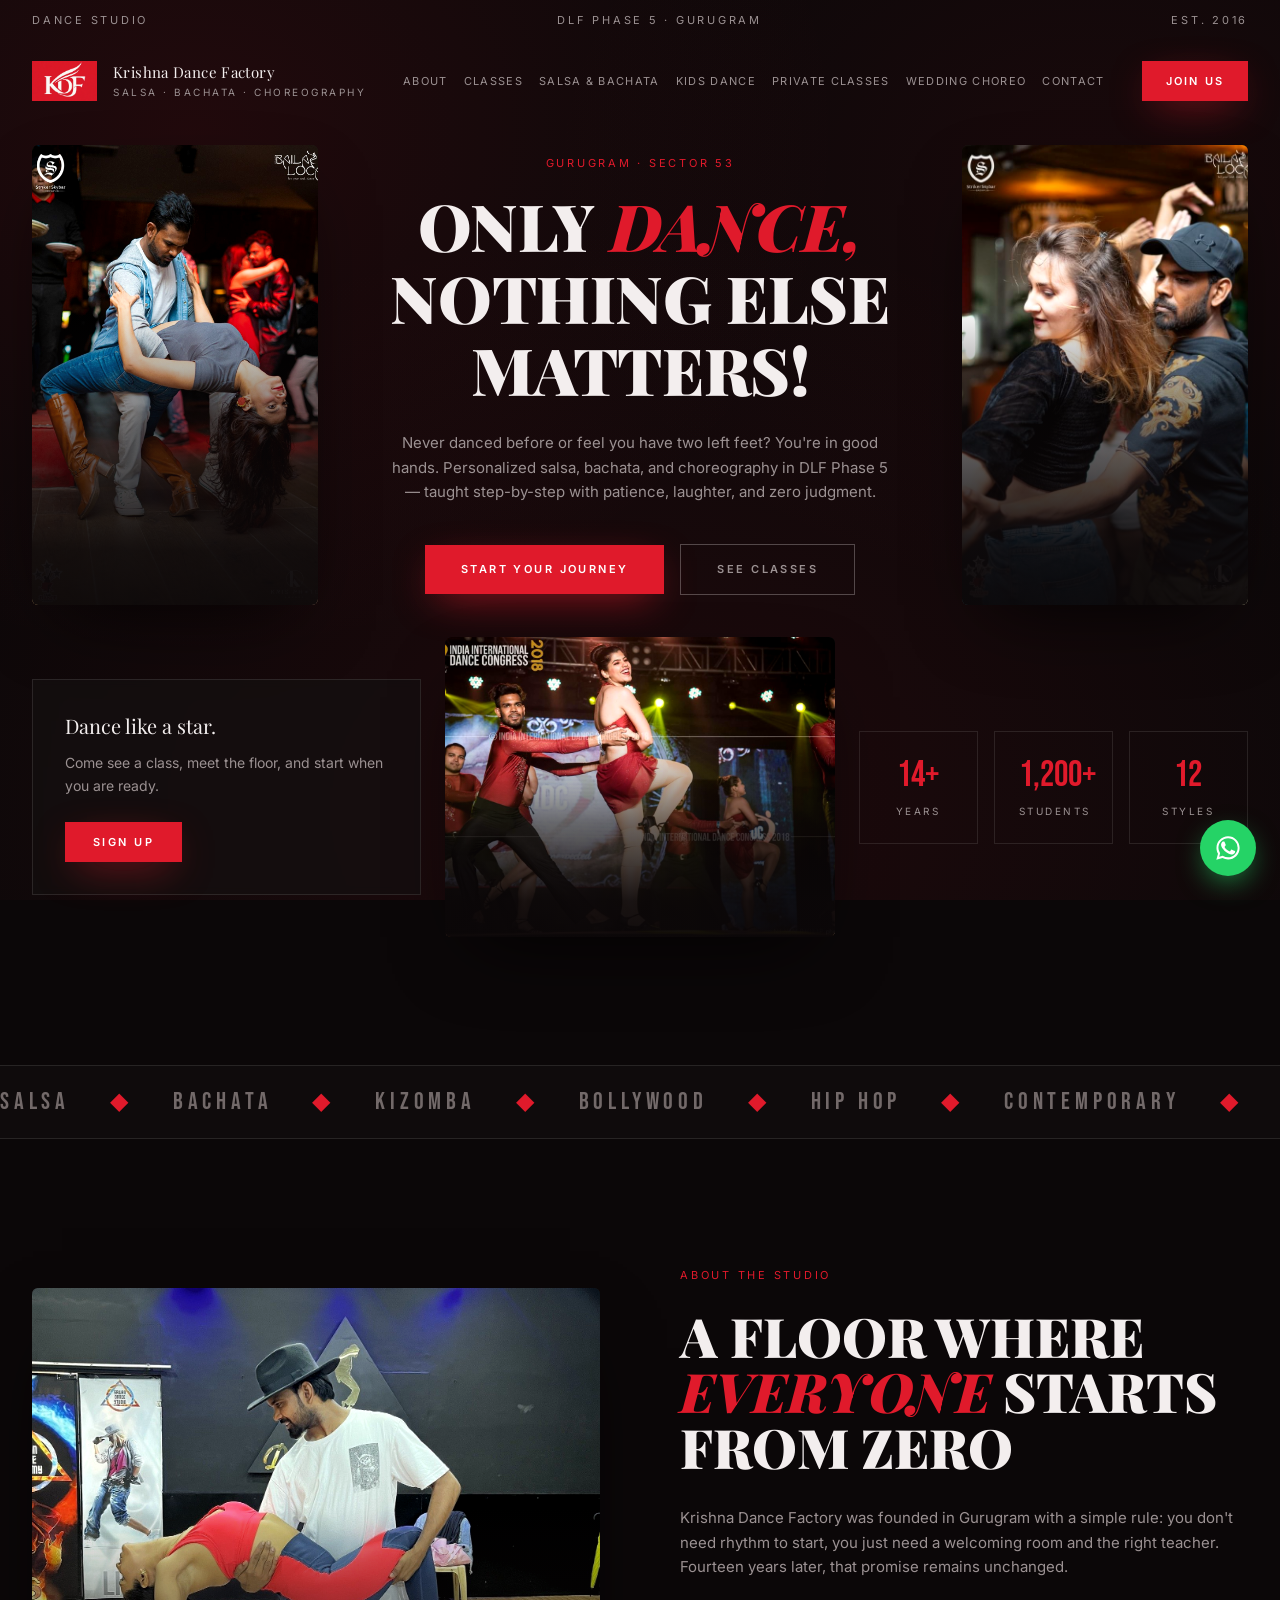
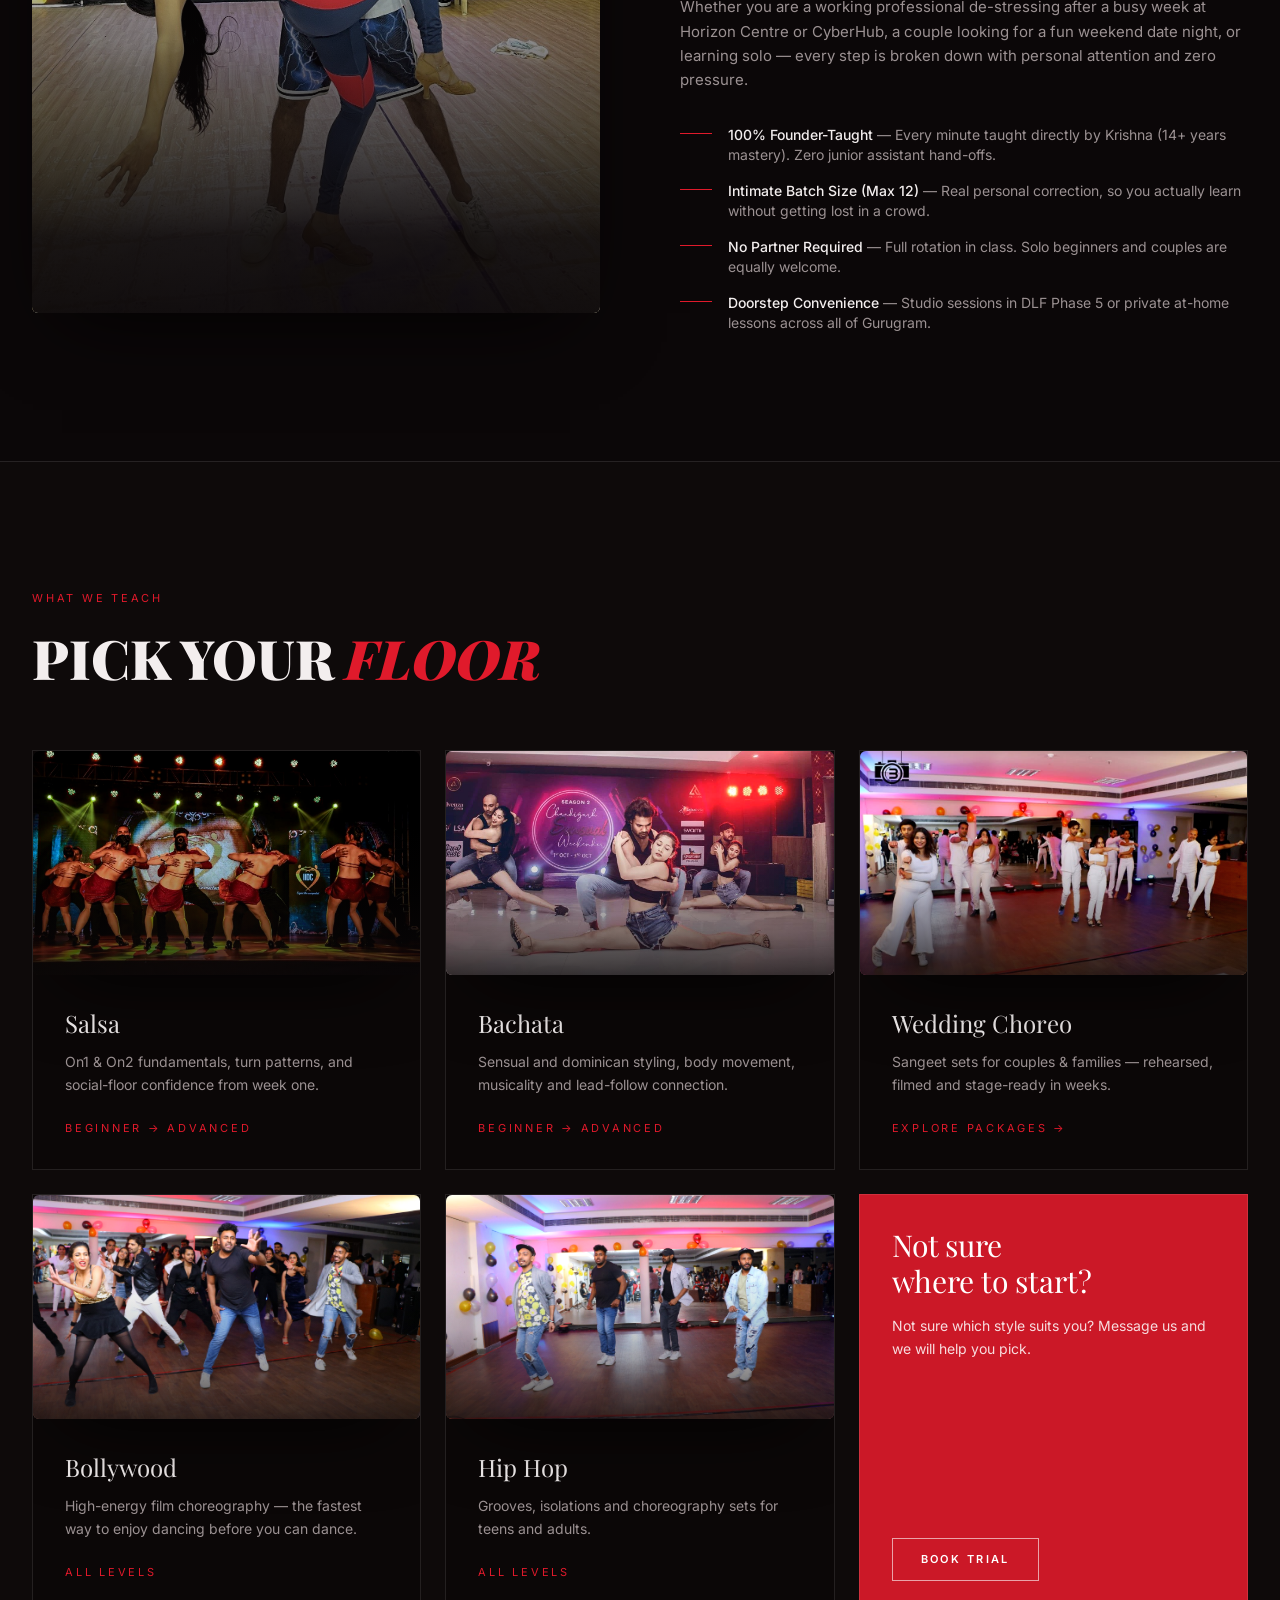
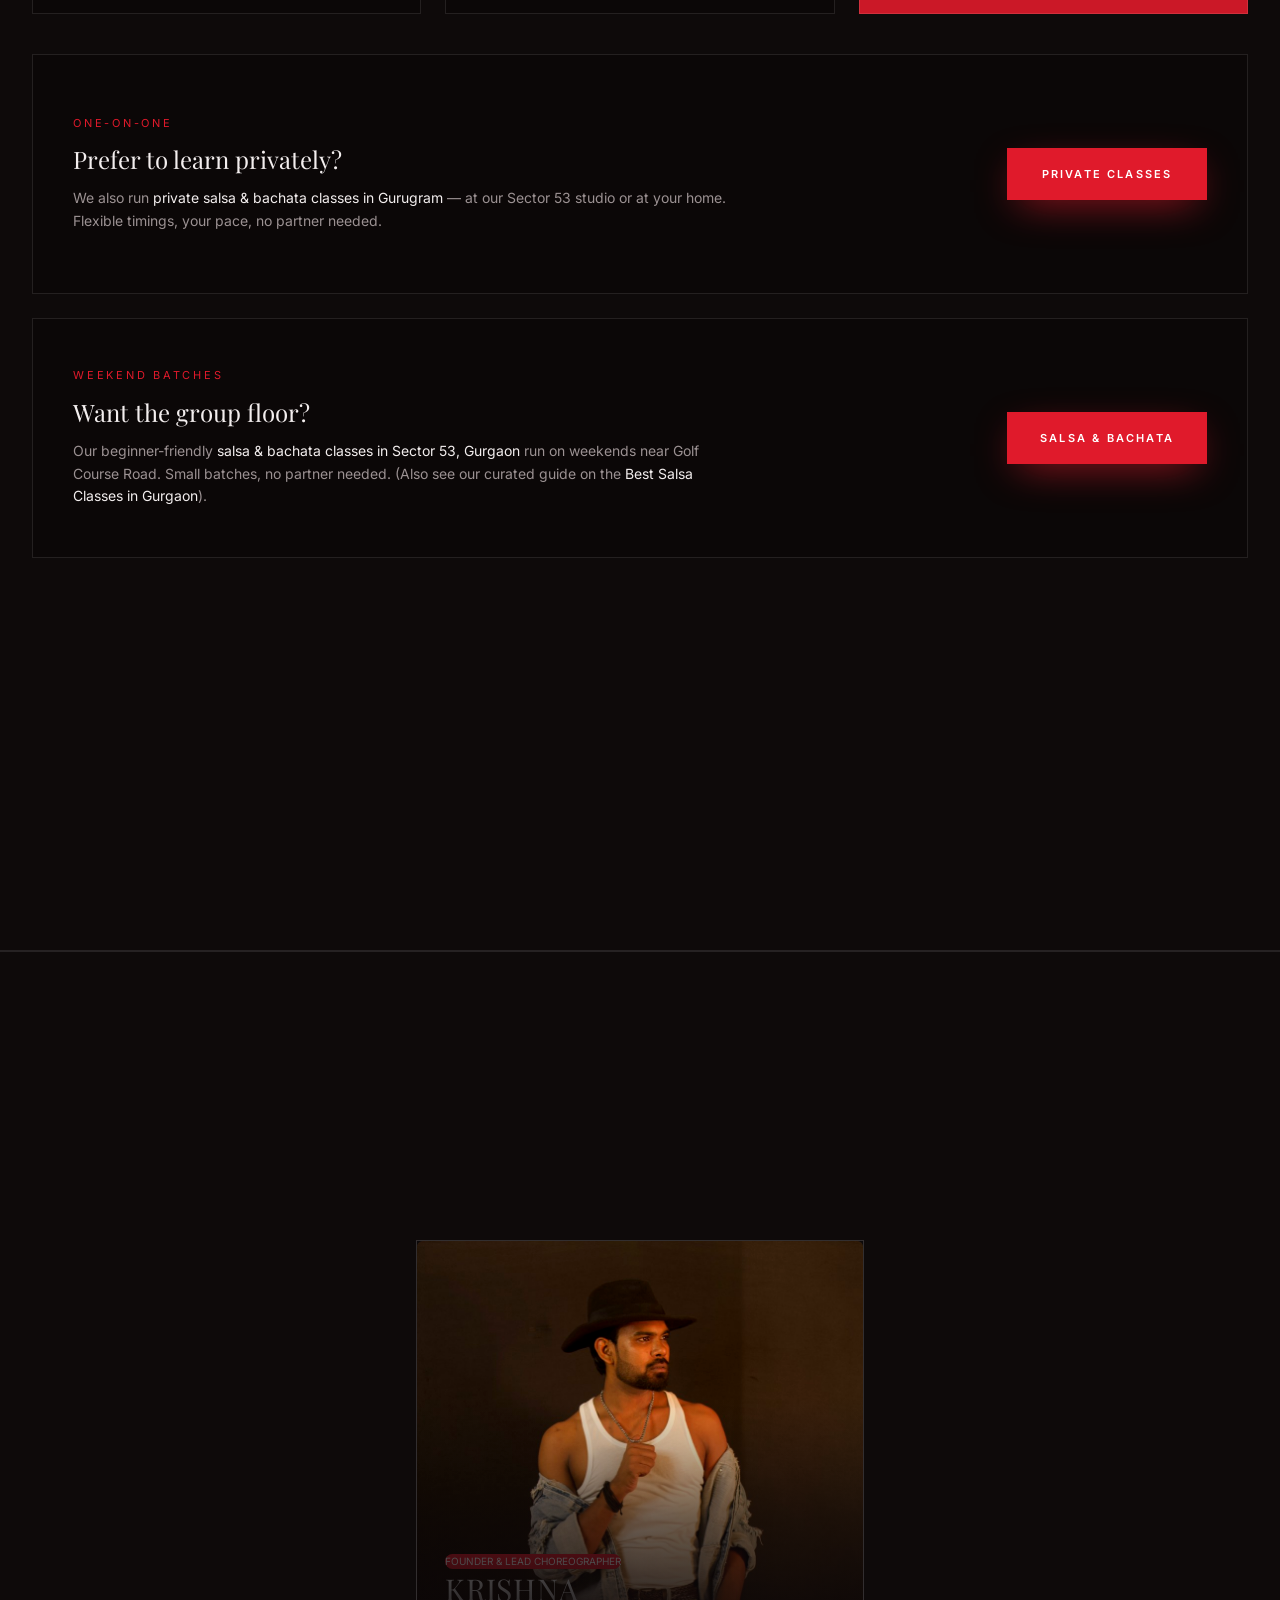
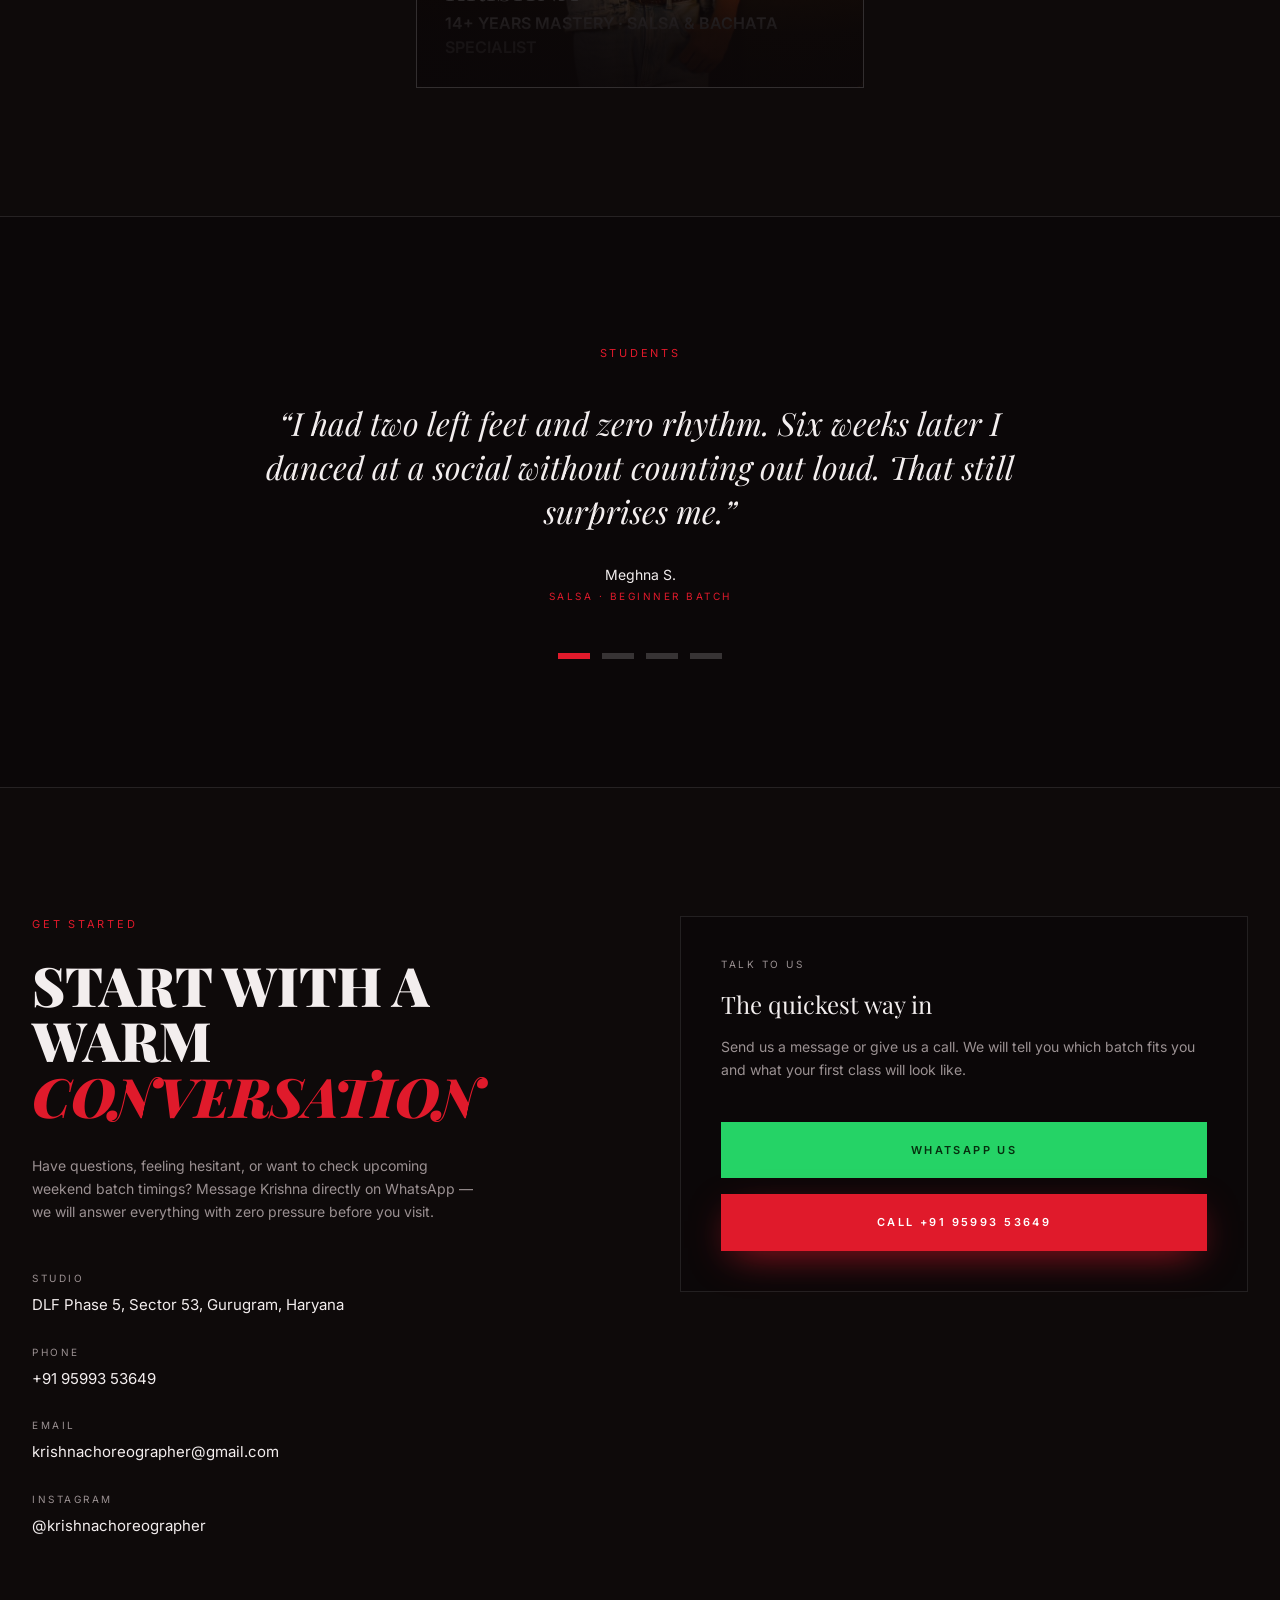
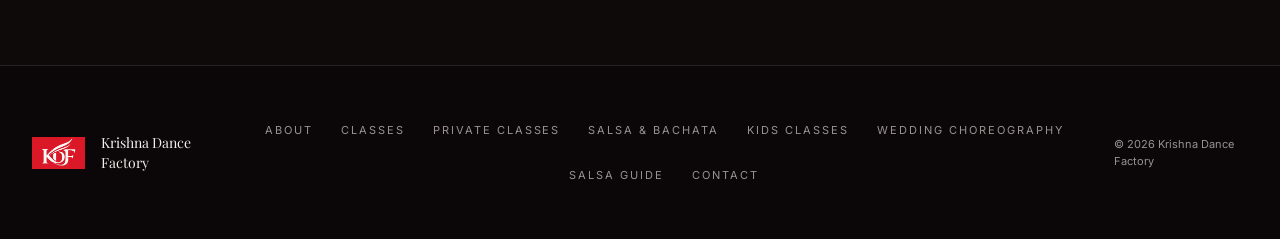
==== index.html @ cc651fd2 "Update homepage layout and Salsa Bachata trial experience" ====
<!DOCTYPE html>
<html lang="en" class="scroll-smooth">
<head>
  <meta charset="UTF-8" />
  <meta name="viewport" content="width=device-width, initial-scale=1.0" />
  <title>Krishna Dance Factory Gurgaon | Bachata, Salsa &amp; Kids Dance Studio Sector 53</title>
  <meta name="description" content="Gurgaon's top-rated dance studio in DLF Phase 5, Sector 53. Weekend batches in Bachata, Salsa &amp; Kids dance. Beginner-friendly, certified coaching. Call 095993 53649." />
  <link rel="canonical" href="https://krishnadancefactory.in/" />

  <!-- OG -->
  <meta property="og:title" content="Krishna Dance Factory Gurgaon | Bachata, Salsa &amp; Kids Dance Studio Sector 53" />
  <meta property="og:description" content="Gurgaon's top-rated dance studio in DLF Phase 5, Sector 53. Weekend batches in Bachata, Salsa &amp; Kids dance. Beginner-friendly, certified coaching. Call 095993 53649." />
  <meta property="og:type" content="website" />
  <meta property="og:url" content="https://krishnadancefactory.in/" />
  <meta property="og:site_name" content="Krishna Dance Factory" />
  <meta property="og:image" content="https://krishnadancefactory.in/images/landing/hero.jpg" />
  <meta property="og:image:width" content="1800" />
  <meta property="og:image:height" content="1013" />
  <meta property="og:image:alt" content="Krishna Dance Factory — salsa and bachata dance studio in Gurgaon" />
  <meta property="og:locale" content="en_IN" />

  <!-- Twitter -->
  <meta name="twitter:card" content="summary_large_image" />
  <meta name="twitter:title" content="Krishna Dance Factory Gurgaon | Bachata, Salsa &amp; Kids Dance Studio Sector 53" />
  <meta name="twitter:description" content="Gurgaon's top-rated dance studio in DLF Phase 5, Sector 53. Weekend batches in Bachata, Salsa &amp; Kids dance. Beginner-friendly, certified coaching. Call 095993 53649." />
  <meta name="twitter:image" content="https://krishnadancefactory.in/images/landing/hero.jpg" />

  <link rel="icon" type="image/jpeg" href="favicon.jpg" />

  <!-- Google Analytics 4 (carried over from the previous site) -->
  <script async src="https://www.googletagmanager.com/gtag/js?id=G-9EC735TX9M"></script>
  <script>
    window.dataLayer = window.dataLayer || [];
    function gtag(){dataLayer.push(arguments);}
    gtag('js', new Date());

    gtag('config', 'G-9EC735TX9M');
  </script>

  <!-- Local business structured data -->
  <script type="application/ld+json">
  {
    "@context": "https://schema.org",
    "@type": "LocalBusiness",
    "@id": "https://krishnadancefactory.in/#danceschool",
    "name": "Krishna Dance Factory",
    "alternateName": ["KDF Dance Studio Gurgaon", "Krishna Dance Academy"],
    "url": "https://krishnadancefactory.in/",
    "telephone": "+919599353649",
    "email": "krishnachoreographer@gmail.com",
    "priceRange": "₹₹",
    "image": "https://krishnadancefactory.in/kdf_logo_red.webp",
    "address": {
      "@type": "PostalAddress",
      "streetAddress": "DLF Exclusive Floors, D4/4, Club Dr, Phase 5, Sector 53",
      "addressLocality": "Gurugram",
      "addressRegion": "Haryana",
      "postalCode": "122009",
      "addressCountry": "IN"
    },
    "geo": {
      "@type": "GeoCoordinates",
      "latitude": 28.4357,
      "longitude": 77.0982
    },
    "hasMap": "https://maps.google.com/maps?cid=18175839460244014133",
    "areaServed": [
      { "@type": "Place", "name": "Sector 53, Gurugram" },
      { "@type": "Place", "name": "DLF Phase 5" },
      { "@type": "Place", "name": "Golf Course Road" },
      { "@type": "City", "name": "Gurgaon" }
    ],
    "sameAs": [
      "https://www.instagram.com/krishnachoreographer",
      "https://maps.google.com/maps?cid=18175839460244014133"
    ]
  }
  </script>

  <!-- Fonts -->
  <link rel="preconnect" href="https://fonts.googleapis.com">
  <link rel="preconnect" href="https://fonts.gstatic.com" crossorigin>
  <link href="https://fonts.googleapis.com/css2?family=Bebas+Neue&family=Inter:wght@300;400;500;600&family=Playfair+Display:ital,wght@0,700;0,900;1,700&display=swap" rel="stylesheet">
  <link rel="stylesheet" href="style.css?v=5">
  <style>
    .class-crosslink .btn-red {
      width: 200px; max-width: 100%; height: 52px; padding: 0 16px;
      display: inline-flex; align-items: center; justify-content: center;
      align-self: center; flex-shrink: 0; white-space: nowrap;
    }
    @media (min-width: 768px) {
      .class-crosslink { min-height: 240px; align-items: center; }
    }
    @media (max-width: 767px) {
      .class-crosslink .btn-red { align-self: flex-start; }
    }
    #classes .frame::after {
      background: linear-gradient(180deg, transparent 35%, rgba(11,7,8,.18) 60%, rgba(11,7,8,.5) 82%, rgba(11,7,8,.8) 100%);
    }
    #nav nav { gap: 1rem; }
    #nav .desktop-links { gap: 1rem; font-size: 11px; letter-spacing: .12em; }
    #nav .desktop-links a, #nav .btn-red { white-space: nowrap; }
    #nav nav > div { flex-shrink: 0; }
    @media (min-width: 1024px) and (max-width: 1279px) {
      #nav .desktop-links { display: none; }
      #burger { display: grid; }
      #mobileMenu:not(.hidden) { display: block; }
    }
  </style>

  <!-- Tailwind, compiled locally. The theme below lives in tailwind.config.js;
       rebuild with:
         npx tailwindcss@3 -c tailwind.config.js -i tailwind.input.css -o tailwind.css --minify -->
  <link rel="stylesheet" href="tailwind.css">

</head>

<body class="font-body text-bone antialiased selection:bg-blood selection:text-white">

  <!-- ============ AMBIENT BACKGROUND ============ -->
  <div class="bokeh" aria-hidden="true"></div>

  <div class="relative z-10">

    <!-- ============ TOP META BAR ============ -->
    <div class="hidden md:flex items-center justify-between px-8 py-3 text-[11px] uppercase tracking-widest2 text-ash">
      <span>Dance Studio</span>
      <span>DLF Phase 5 · Gurugram</span>
      <span>Est. 2016</span>
    </div>

    <!-- ============ NAVBAR ============ -->
    <header id="nav" class="sticky top-0 z-50 transition-all duration-500">
      <div class="mx-auto max-w-[1400px] px-5 sm:px-8">
        <nav class="flex items-center justify-between gap-6 rounded-b-xl py-5">

          <!-- Logo block (red tile, like the mockup) -->
          <a href="#home" class="flex items-center gap-4 shrink-0">
            <!-- <div class="bg-blood px-4 py-3 leading-none">
              <div class="font-cond text-2xl tracking-[.12em] text-white">KDF</div>
            </div> -->
            <img src="./logo.jpg" alt="Krishna Dance Factory logo" class="logo" width="65" height="65">
            <div class="hidden sm:block leading-tight">
              <p class="font-display text-[15px] tracking-wide text-bone">Krishna Dance Factory</p>
              <p class="text-[10px] uppercase tracking-widest2 text-ash mt-1">Salsa · Bachata · Choreography</p>
            </div>
          </a>

          <!-- Tagline (mockup has this in the header) -->
          <!-- <p class="hidden xl:block max-w-xs text-[12px] leading-relaxed text-ash">
            You can't change the world —<br>but you can make it dance.
          </p> -->

          <!-- Desktop links -->
          <ul class="desktop-links hidden lg:flex items-center gap-6 text-[12px] uppercase tracking-[.18em] text-ash">
            <li><a href="#about" class="navlink hover:text-bone transition">About</a></li>
            <li><a href="#classes" class="navlink hover:text-bone transition">Classes</a></li>
            <li><a href="./salsa-bachata/" class="navlink hover:text-bone transition">Salsa &amp; Bachata</a></li>
            <li><a href="./kids-dance-classes/" class="navlink hover:text-bone transition">Kids Dance</a></li>
            <li><a href="./private-classes/" class="navlink hover:text-bone transition">Private Classes</a></li>
            <li><a href="./wedding-choreography/" class="navlink hover:text-bone transition">Wedding Choreo</a></li>
            <li><a href="#contact" class="navlink hover:text-bone transition">Contact</a></li>
          </ul>

          <div class="flex items-center gap-3">
            <a href="#contact" class="btn-red hidden sm:inline-flex items-center px-6 py-3 text-[11px] font-semibold uppercase tracking-[.2em] text-white">
              Join Us
            </a>
            <!-- Mobile toggle -->
            <button id="burger" aria-label="Open menu" aria-expanded="false" class="lg:hidden grid h-11 w-11 place-items-center border border-white/15">
              <span class="block h-px w-5 bg-bone transition-all" data-l1></span>
              <span class="mt-1.5 block h-px w-5 bg-bone transition-all" data-l2></span>
            </button>
          </div>
        </nav>
      </div>

      <!-- Mobile menu -->
      <div id="mobileMenu" class="lg:hidden hidden border-t border-white/10 bg-ink/95 backdrop-blur-xl">
        <ul class="px-6 py-6 space-y-1 text-sm uppercase tracking-[.18em] text-ash">
          <li><a href="#about" class="block py-3 hover:text-blood transition">About</a></li>
          <li><a href="#classes" class="block py-3 hover:text-blood transition">Classes</a></li>
          <li><a href="./salsa-bachata/" class="block py-3 hover:text-blood transition">Salsa &amp; Bachata</a></li>
          <li><a href="./kids-dance-classes/" class="block py-3 hover:text-blood transition">Kids Dance Classes</a></li>
          <li><a href="./private-classes/" class="block py-3 hover:text-blood transition">Private Classes</a></li>
          <li><a href="./wedding-choreography/" class="block py-3 hover:text-blood transition">Wedding Choreography</a></li>
          <li><a href="#trainers" class="block py-3 hover:text-blood transition">Trainers</a></li>
          <li><a href="#contact" class="block py-3 hover:text-blood transition">Contact</a></li>
          <li class="pt-4"><a href="#contact" class="btn-red block px-6 py-4 text-center text-[11px] font-semibold tracking-[.2em] text-white">Join KDF</a></li>
        </ul>
      </div>
    </header>

    <!-- ============ HERO ============ -->
    <section id="home" class="mx-auto max-w-[1400px] px-5 sm:px-8 pt-6 pb-24 lg:pb-32">
      <div class="grid grid-cols-12 gap-4 sm:gap-6 items-center">

        <!-- Left image -->
        <div class="col-span-6 lg:col-span-3 reveal">
          <div class="frame h-[280px] sm:h-[380px] lg:h-[460px]">
            <!-- Swap src with your own studio photo: images/hero-left.jpg -->
            <img src="./images/hero-01.JPG" alt="Dancer in a red dress mid-turn" loading="eager">
          </div>
        </div>

        <!-- Center headline -->
        <div class="col-span-12 lg:col-span-6 order-first lg:order-none text-center py-8 lg:py-0 reveal">
          <p class="mb-6 text-[11px] uppercase tracking-widest2 text-blood">Gurugram · Sector 53</p>

          <h1 class="font-display font-black uppercase leading-[0.92] tracking-tight">
            <span class="block text-[clamp(2.4rem,7vw,5.2rem)] hero-title">Only <span class="text-blood italic">Dance,</span></span>
            <span class="block text-[clamp(2.4rem,7vw,5.2rem)] hero-title">Nothing Else</span>
            <span class="block text-[clamp(2.4rem,7vw,5.2rem)] hero-title">Matters!</span>
          </h1>

          <p class="mx-auto mt-8 max-w-lg text-[15px] leading-relaxed text-ash">
            Never danced before or feel you have two left feet? You're in good hands.
            Personalized salsa, bachata, and choreography in DLF Phase 5 &mdash; taught step-by-step with patience, laughter, and zero judgment.
          </p>

          <div class="mt-10 flex flex-col sm:flex-row items-center justify-center gap-4">
            <a href="#contact" class="btn-red w-full sm:w-auto px-9 py-4 text-[11px] font-semibold uppercase tracking-[.22em] text-white">
              Start your journey
            </a>
            <a href="#classes" class="btn-ghost w-full sm:w-auto px-9 py-4 text-[11px] font-semibold uppercase tracking-[.22em] text-ash">
              See classes
            </a>
          </div>
        </div>

        <!-- Right image -->
        <div class="col-span-6 lg:col-span-3 reveal">
          <div class="frame h-[280px] sm:h-[380px] lg:h-[460px]">
            <!-- images/hero-right.jpg -->
            <img src="./images/hero-02.JPG" alt="Dancer extending an arm under stage light" loading="eager">
          </div>
        </div>

        <!-- Bottom row: small centre image + CTA card (mirrors the mockup) -->
        <div class="col-span-12 lg:col-span-4 mt-6 lg:mt-2 reveal">
          <div class="border border-white/10 bg-panel/70 p-8 backdrop-blur-sm">
            <p class="font-display text-xl text-bone">Dance like a star.</p>
            <p class="mt-3 text-sm leading-relaxed text-ash">
              Come see a class, meet the floor, and start when you are ready.</p>
            <a href="#contact" class="btn-red mt-6 inline-flex px-7 py-3 text-[11px] font-semibold uppercase tracking-[.22em] text-white">
              Sign up
            </a>
          </div>
        </div>

        <div class="col-span-12 lg:col-span-4 mt-2 reveal">
          <div class="frame h-[250px] lg:h-[300px]">
            <!-- images/hero-center.jpg -->
            <img src="./images/star.jpeg" alt="Dancers rehearsing in the studio">
          </div>
        </div>

        <!-- Stats -->
        <div class="col-span-12 lg:col-span-4 mt-2 grid grid-cols-3 gap-4 reveal">
          <div class="border border-white/10 p-6 text-center">
            <p class="font-cond text-4xl text-blood"><span data-count="14">0</span>+</p>
            <p class="mt-2 text-[10px] uppercase tracking-widest2 text-ash">Years</p>
          </div>
          <div class="border border-white/10 p-6 text-center">
            <p class="font-cond text-4xl text-blood"><span data-count="1200">0</span>+</p>
            <p class="mt-2 text-[10px] uppercase tracking-widest2 text-ash">Students</p>
          </div>
          <div class="border border-white/10 p-6 text-center">
            <p class="font-cond text-4xl text-blood" data-count="12">0</p>
            <p class="mt-2 text-[10px] uppercase tracking-widest2 text-ash">Styles</p>
          </div>
        </div>
      </div>
    </section>

    <!-- ============ MARQUEE ============ -->
    <div class="border-y border-white/10 bg-panel/50 py-5 overflow-hidden">
      <div class="marquee-track animate-marquee">
        <div class="flex shrink-0 items-center gap-10 pr-10 font-cond text-2xl uppercase tracking-[.2em] text-ash/70">
          <span>Salsa</span><span class="text-blood">◆</span>
          <span>Bachata</span><span class="text-blood">◆</span>
          <span>Kizomba</span><span class="text-blood">◆</span>
          <span>Bollywood</span><span class="text-blood">◆</span>
          <span>Hip Hop</span><span class="text-blood">◆</span>
          <span>Contemporary</span><span class="text-blood">◆</span>
          <span>Wedding Choreography</span><span class="text-blood">◆</span>
        </div>
        <div class="flex shrink-0 items-center gap-10 pr-10 font-cond text-2xl uppercase tracking-[.2em] text-ash/70" aria-hidden="true">
          <span>Salsa</span><span class="text-blood">◆</span>
          <span>Bachata</span><span class="text-blood">◆</span>
          <span>Kizomba</span><span class="text-blood">◆</span>
          <span>Bollywood</span><span class="text-blood">◆</span>
          <span>Hip Hop</span><span class="text-blood">◆</span>
          <span>Contemporary</span><span class="text-blood">◆</span>
          <span>Wedding Choreography</span><span class="text-blood">◆</span>
        </div>
      </div>
    </div>

    <!-- ============ ABOUT ============ -->
    <section id="about" class="mx-auto max-w-[1400px] px-5 sm:px-8 py-24 lg:py-32">
      <div class="grid gap-14 lg:grid-cols-2 lg:gap-20 items-center">
        <div class="reveal">
          <div class="frame lg:h-[625px] sm:h-[505px]">
            <!-- images/about.jpg -->
            <img src="./images/about.JPG" alt="Instructor guiding a student through a turn">
          </div>
        </div>

        <div class="reveal">
          <p class="text-[11px] uppercase tracking-widest2 text-blood">About the studio</p>
          <h2 class="mt-6 font-display text-[clamp(2rem,4.5vw,3.4rem)] font-black uppercase leading-[1.02]">
            A floor where<br><span class="text-blood italic">everyone</span> starts from zero
          </h2>
          <p class="mt-8 text-[15px] leading-relaxed text-ash">
            Krishna Dance Factory was founded in Gurugram with a simple rule: you don't need
            rhythm to start, you just need a welcoming room and the right teacher. Fourteen years later, that promise remains unchanged.
          </p>
          <p class="mt-4 text-[15px] leading-relaxed text-ash">
            Whether you are a working professional de-stressing after a busy week at Horizon Centre or CyberHub, a couple looking for a fun weekend date night, or learning solo — every step is broken down with personal attention and zero pressure.
          </p>

          <ul class="mt-8 space-y-4">
            <li class="flex items-start gap-4">
              <span class="mt-2 h-px w-8 bg-blood shrink-0"></span>
              <span class="text-sm text-ash"><strong class="text-bone font-medium">100% Founder-Taught</strong> — Every minute taught directly by Krishna (14+ years mastery). Zero junior assistant hand-offs.</span>
            </li>
            <li class="flex items-start gap-4">
              <span class="mt-2 h-px w-8 bg-blood shrink-0"></span>
              <span class="text-sm text-ash"><strong class="text-bone font-medium">Intimate Batch Size (Max 12)</strong> — Real personal correction, so you actually learn without getting lost in a crowd.</span>
            </li>
            <li class="flex items-start gap-4">
              <span class="mt-2 h-px w-8 bg-blood shrink-0"></span>
              <span class="text-sm text-ash"><strong class="text-bone font-medium">No Partner Required</strong> — Full rotation in class. Solo beginners and couples are equally welcome.</span>
            </li>
            <li class="flex items-start gap-4">
              <span class="mt-2 h-px w-8 bg-blood shrink-0"></span>
              <span class="text-sm text-ash"><strong class="text-bone font-medium">Doorstep Convenience</strong> — Studio sessions in DLF Phase 5 or private at-home lessons across all of Gurugram.</span>
            </li>
          </ul>
        </div>
      </div>
    </section>

    <!-- ============ CLASSES ============ -->
    <section id="classes" class="border-y border-white/10 bg-panel/40 py-24 lg:py-32">
      <div class="mx-auto max-w-[1400px] px-5 sm:px-8">
        <div class="max-w-2xl reveal">
          <p class="text-[11px] uppercase tracking-widest2 text-blood">What we teach</p>
          <h2 class="mt-6 font-display text-[clamp(2rem,4.5vw,3.4rem)] font-black uppercase leading-[1.02]">
            Pick your <span class="text-blood italic">floor</span>
          </h2>
        </div>

        <div class="mt-16 grid gap-6 sm:grid-cols-2 lg:grid-cols-3">
          <!-- Card -->
          <article class="group reveal border border-white/10 bg-ink/60 overflow-hidden">
            <div class="frame h-56"><img src="./images/salsa.jpeg" alt="Salsa class"></div>
            <div class="p-8">
              <h3 class="font-display text-2xl">Salsa</h3>
              <p class="mt-3 text-sm leading-relaxed text-ash">On1 & On2 fundamentals, turn patterns, and social-floor confidence from week one.</p>
              <p class="mt-6 text-[11px] uppercase tracking-widest2 text-blood">Beginner → Advanced</p>
            </div>
          </article>

          <article class="group reveal border border-white/10 bg-ink/60 overflow-hidden">
            <div class="frame h-56"><img src="./images/bachata.jpg" alt="Bachata class"></div>
            <div class="p-8">
              <h3 class="font-display text-2xl">Bachata</h3>
              <p class="mt-3 text-sm leading-relaxed text-ash">Sensual and dominican styling, body movement, musicality and lead-follow connection.</p>
              <p class="mt-6 text-[11px] uppercase tracking-widest2 text-blood">Beginner → Advanced</p>
            </div>
          </article>

          <article class="group reveal border border-white/10 bg-ink/60 overflow-hidden hover:border-blood/40 transition">
            <a href="./wedding-choreography/" class="block">
              <div class="frame h-56"><img src="./images/wedding.jpg" alt="Wedding dance choreography in Gurgaon" style="object-position: center 20%;"></div>
              <div class="p-8">
                <h3 class="font-display text-2xl group-hover:text-blood transition">Wedding Choreo</h3>
                <p class="mt-3 text-sm leading-relaxed text-ash">Sangeet sets for couples &amp; families — rehearsed, filmed and stage-ready in weeks.</p>
                <p class="mt-6 text-[11px] uppercase tracking-widest2 text-blood">Explore packages →</p>
              </div>
            </a>
          </article>

          <article class="group reveal border border-white/10 bg-ink/60 overflow-hidden">
            <div class="frame h-56"><img src="./images/bollywood.jpeg" alt="Bollywood class"></div>
            <div class="p-8">
              <h3 class="font-display text-2xl">Bollywood</h3>
              <p class="mt-3 text-sm leading-relaxed text-ash">High-energy film choreography — the fastest way to enjoy dancing before you can dance.</p>
              <p class="mt-6 text-[11px] uppercase tracking-widest2 text-blood">All levels</p>
            </div>
          </article>

          <article class="group reveal border border-white/10 bg-ink/60 overflow-hidden">
            <div class="frame h-56"><img src="./images/hip-hop.jpeg" alt="Hip hop class"></div>
            <div class="p-8">
              <h3 class="font-display text-2xl">Hip Hop</h3>
              <p class="mt-3 text-sm leading-relaxed text-ash">Grooves, isolations and choreography sets for teens and adults.</p>
              <p class="mt-6 text-[11px] uppercase tracking-widest2 text-blood">All levels</p>
            </div>
          </article>

          <article class="group reveal border border-white/10 bg-blood/90 overflow-hidden">
            <div class="p-8 h-full flex flex-col justify-between min-h-[22rem]">
              <div>
                <h3 class="font-display text-3xl text-white">Not sure<br>where to start?</h3>
                <p class="mt-4 text-sm leading-relaxed text-white/85">Not sure which style suits you? Message us and we will help you pick.</p>
              </div>
              <a href="#contact" class="mt-8 inline-flex w-fit border border-white/60 px-7 py-3 text-[11px] font-semibold uppercase tracking-[.22em] text-white hover:bg-white hover:text-blood transition">
                Book trial
              </a>
            </div>
          </article>
        </div>

        <!-- Private classes cross-link -->
        <div class="mt-10 class-crosslink reveal border border-white/10 bg-ink/60 p-8 sm:p-10 flex flex-col gap-6 md:flex-row md:items-center md:justify-between">
          <div class="max-w-2xl">
            <p class="text-[11px] uppercase tracking-widest2 text-blood">One-on-one</p>
            <h3 class="mt-3 font-display text-2xl sm:text-3xl">Prefer to learn privately?</h3>
            <p class="mt-3 text-sm leading-relaxed text-ash">
              We also run
              <a href="./private-classes/" class="text-bone underline decoration-blood underline-offset-4 hover:text-blood transition">private salsa &amp; bachata classes in Gurugram</a>
              — at our Sector 53 studio or at your home. Flexible timings, your pace, no partner needed.
            </p>
          </div>
          <a href="./private-classes/" class="btn-red inline-flex w-fit shrink-0 items-center px-7 py-4 text-[11px] font-semibold uppercase tracking-[.2em] text-white">
            Private classes
          </a>
        </div>

        <!-- Salsa & Bachata cross-link -->
        <div class="mt-6 class-crosslink reveal border border-white/10 bg-ink/60 p-8 sm:p-10 flex flex-col gap-6 md:flex-row md:items-center md:justify-between">
          <div class="max-w-2xl">
            <p class="text-[11px] uppercase tracking-widest2 text-blood">Weekend batches</p>
            <h3 class="mt-3 font-display text-2xl sm:text-3xl">Want the group floor?</h3>
            <p class="mt-3 text-sm leading-relaxed text-ash">
              Our beginner-friendly
              <a href="./salsa-bachata/" class="text-bone underline decoration-blood underline-offset-4 hover:text-blood transition">salsa &amp; bachata classes in Sector 53, Gurgaon</a>
              run on weekends near Golf Course Road. Small batches, no partner needed. (Also see our curated guide on the <a href="./guides/best-salsa-bachata-classes-in-gurgaon/" class="text-bone underline decoration-blood underline-offset-4 hover:text-blood transition">Best Salsa Classes in Gurgaon</a>).
            </p>
          </div>
          <a href="./salsa-bachata/" class="btn-red inline-flex w-fit shrink-0 items-center px-7 py-4 text-[11px] font-semibold uppercase tracking-[.2em] text-white">
            Salsa &amp; Bachata
          </a>
        </div>

        <!-- Kids cross-link -->
        <div class="mt-6 class-crosslink reveal border border-white/10 bg-ink/60 p-8 sm:p-10 flex flex-col gap-6 md:flex-row md:items-center md:justify-between">
          <div class="max-w-2xl">
            <p class="text-[11px] uppercase tracking-widest2 text-blood">Ages 4&ndash;14</p>
            <h3 class="mt-3 font-display text-2xl sm:text-3xl">Dancing for your child?</h3>
            <p class="mt-3 text-sm leading-relaxed text-ash">
              We run
              <a href="./kids-dance-classes/" class="text-bone underline decoration-blood underline-offset-4 hover:text-blood transition">kids dance classes in Gurgaon</a>
              too &mdash; Bollywood, hip hop and stage skills in a safe, supervised studio.
              There&rsquo;s a free trial class every Saturday.
            </p>
          </div>
          <a href="./kids-dance-classes/" class="btn-red inline-flex w-fit shrink-0 items-center px-7 py-4 text-[11px] font-semibold uppercase tracking-[.2em] text-white">
            Kids classes
          </a>
        </div>
      </div>
    </section>


    <!-- ============ TRAINERS ============ -->
    <section id="trainers" class="border-y border-white/10 bg-panel/40 py-24 lg:py-32">
      <div class="mx-auto max-w-[1400px] px-5 sm:px-8">
        <div class="flex flex-wrap items-end justify-between gap-6 reveal">
          <div>
            <p class="text-[11px] uppercase tracking-widest2 text-blood">The floor</p>
            <h2 class="mt-6 font-display text-[clamp(2rem,4.5vw,3.4rem)] font-black uppercase leading-[1.02]">
              Meet your <span class="text-blood italic">instructor</span>
            </h2>
          </div>
          <p class="max-w-sm text-sm leading-relaxed text-ash">
            Every single class is taught personally by Krishna (14+ years mastery). Patient, warm, and 100% zero-judgment.
          </p>
        </div>

        <div class="mt-16 mx-auto max-w-md">
          <article class="reveal group border border-white/15 bg-ink/80 rounded-xl overflow-hidden shadow-[0_20px_50px_-15px_rgba(0,0,0,0.9)]">
            <div class="frame h-[480px]">
              <img src="./images/krishna.jpg" alt="Krishna, founder and lead choreographer" style="object-position: center 20%;">
              <div class="absolute inset-0 bg-gradient-to-t from-black/95 via-black/40 to-transparent z-10 pointer-events-none"></div>
              <div class="absolute bottom-0 left-0 right-0 p-7 z-20">
                <span class="inline-block rounded-full bg-blood px-3 py-1 text-[10px] font-bold uppercase tracking-widest text-white mb-2 shadow-md">
                  Founder &amp; Lead Choreographer
                </span>
                <h3 class="font-display text-3xl font-bold uppercase tracking-wide text-white drop-shadow-md">Krishna</h3>
                <p class="mt-1 text-xs font-semibold uppercase tracking-widest text-white/90 drop-shadow">
                  14+ Years Mastery · Salsa &amp; Bachata Specialist
                </p>
              </div>
            </div>
          </article>
        </div>
      </div>
    </section>

    <!-- ============ TESTIMONIALS ============ -->
    <section class="mx-auto max-w-[1400px] px-5 sm:px-8 py-24 lg:py-32">
      <div class="mx-auto max-w-3xl text-center reveal">
        <p class="text-[11px] uppercase tracking-widest2 text-blood">Students</p>
        <div id="quotes" class="relative mt-10 min-h-[220px]">
          <!-- populated by JS -->
        </div>
        <div id="dots" class="mt-8 flex justify-center gap-3"></div>
      </div>
    </section>

    <!-- ============ CONTACT ============ -->
    <section id="contact" class="border-t border-white/10 bg-panel/40 py-24 lg:py-32">
      <div class="mx-auto max-w-[1400px] px-5 sm:px-8">
        <div class="grid gap-14 lg:grid-cols-2 lg:gap-20">

          <div class="reveal">
            <p class="text-[11px] uppercase tracking-widest2 text-blood">Get started</p>
            <h2 class="mt-6 font-display text-[clamp(2rem,4.5vw,3.4rem)] font-black uppercase leading-[1.02]">
              Start with a warm<br><span class="text-blood italic">conversation</span>
            </h2>
            <p class="mt-8 text-sm leading-relaxed text-ash max-w-md">
              Have questions, feeling hesitant, or want to check upcoming weekend batch timings? Message Krishna directly on WhatsApp &mdash; we will answer everything with zero pressure before you visit.
            </p>

            <div class="mt-12 space-y-7">
              <div>
                <p class="text-[10px] uppercase tracking-widest2 text-ash">Studio</p>
                <p class="mt-2 text-[15px] text-bone">DLF Phase 5, Sector 53, Gurugram, Haryana</p>
              </div>
              <div>
                <p class="text-[10px] uppercase tracking-widest2 text-ash">Phone</p>
                <a href="tel:+919599353649" class="mt-2 block text-[15px] text-bone hover:text-blood transition">+91 95993 53649</a>
              </div>
              <div>
                <p class="text-[10px] uppercase tracking-widest2 text-ash">Email</p>
                <a href="mailto:krishnachoreographer@gmail.com" class="mt-2 block text-[15px] text-bone hover:text-blood transition break-all">krishnachoreographer@gmail.com</a>
              </div>
              <div>
                <p class="text-[10px] uppercase tracking-widest2 text-ash">Instagram</p>
                <a href="https://instagram.com/krishnachoreographer" target="_blank" rel="noopener" class="mt-2 block text-[15px] text-bone hover:text-blood transition">@krishnachoreographer</a>
              </div>
            </div>
          </div>

          <div class="reveal">
            <div class="border border-white/10 bg-ink/70 p-8 sm:p-10">
              <p class="text-[10px] uppercase tracking-widest2 text-ash">Talk to us</p>
              <h3 class="mt-4 font-display text-2xl text-bone">The quickest way in</h3>
              <p class="mt-4 text-sm leading-relaxed text-ash">
                Send us a message or give us a call. We will tell you which batch
                fits you and what your first class will look like.
              </p>

              <div class="mt-10 space-y-4">
                <a href="https://wa.me/919599353649?text=Hi%20Krishna%20Dance%20Factory%2C%20I%27d%20like%20to%20join.%20Please%20share%20the%20current%20batch%20timings%20and%20details." target="_blank" rel="noopener"
                   class="flex w-full items-center justify-center bg-[#25d366] px-8 py-5 text-[11px] font-semibold uppercase tracking-[.22em] text-[#06300f] transition hover:bg-[#1eb85a]">
                  WhatsApp us
                </a>
                <a href="tel:+919599353649"
                   class="btn-red flex w-full items-center justify-center px-8 py-5 text-[11px] font-semibold uppercase tracking-[.22em] text-white">
                  Call +91 95993 53649
                </a>
              </div>
            </div>
          </div>
        </div>
      </div>
    </section>

    <!-- ============ FOOTER ============ -->
    <footer class="border-t border-white/10 py-14">
      <div class="mx-auto max-w-[1400px] px-5 sm:px-8">
        <div class="flex flex-col items-center gap-8 md:flex-row md:justify-between">
          <div class="flex items-center gap-4">
            <a href="#home" class="tracking-[.12em] leading-none">
              <img src="./logo.jpg" alt="Krishna Dance Factory logo" class="logo" width="65" height="65">
            </a>
            <p class="font-display text-sm text-bone">Krishna Dance Factory</p>
          </div>

          <ul class="flex flex-wrap justify-center gap-7 text-[11px] uppercase tracking-[.18em] text-ash">
            <li><a href="#about" class="hover:text-blood transition">About</a></li>
            <li><a href="#classes" class="hover:text-blood transition">Classes</a></li>
            <li><a href="./private-classes/" class="hover:text-blood transition">Private classes</a></li>
            <li><a href="./salsa-bachata/" class="hover:text-blood transition">Salsa &amp; Bachata</a></li>
            <li><a href="./kids-dance-classes/" class="hover:text-blood transition">Kids classes</a></li>
            <li><a href="./wedding-choreography/" class="hover:text-blood transition">Wedding choreography</a></li>
            <li><a href="./guides/best-salsa-bachata-classes-in-gurgaon/" class="hover:text-blood transition">Salsa Guide</a></li>
            <li><a href="#contact" class="hover:text-blood transition">Contact</a></li>
          </ul>

          <p class="text-[11px] text-ash">© <span id="yr"></span> Krishna Dance Factory</p>
        </div>
      </div>
    </footer>
  </div>

  <!-- Floating WhatsApp -->
  <a href="https://wa.me/919599353649" target="_blank" rel="noopener" aria-label="Chat on WhatsApp"
     class="fixed bottom-6 right-6 z-50 grid h-14 w-14 place-items-center rounded-full bg-[#25D366] shadow-[0_10px_30px_-8px_rgba(37,211,102,.8)] transition hover:scale-110">
    <svg viewBox="0 0 24 24" class="h-7 w-7 fill-white"><path d="M17.47 14.38c-.3-.15-1.75-.86-2.02-.96-.27-.1-.47-.15-.67.15-.2.3-.77.96-.94 1.16-.17.2-.35.22-.65.07-.3-.15-1.25-.46-2.38-1.47-.88-.78-1.47-1.75-1.64-2.05-.17-.3-.02-.46.13-.61.13-.13.3-.35.45-.52.15-.17.2-.3.3-.5.1-.2.05-.37-.02-.52-.08-.15-.67-1.6-.92-2.2-.24-.58-.49-.5-.67-.51h-.57c-.2 0-.52.07-.79.37-.27.3-1.04 1.01-1.04 2.470 0 1.45 1.06 2.86 1.21 3.06.15.2 2.1 3.2 5.08 4.49.71.3 1.26.49 1.69.63.71.23 1.36.2 1.87.12.57-.09 1.75-.72 2-1.41.25-.69.25-1.28.17-1.41-.07-.13-.27-.2-.57-.35zM12.04 2C6.58 2 2.13 6.45 2.13 11.91c0 1.75.46 3.45 1.32 4.95L2 22l5.25-1.38a9.9 9.9 0 004.79 1.22h.01c5.46 0 9.91-4.45 9.91-9.91 0-2.65-1.03-5.14-2.9-7.01A9.82 9.82 0 0012.04 2zm0 18.02h-.01a8.2 8.2 0 01-4.19-1.15l-.3-.18-3.12.82.83-3.04-.2-.31a8.19 8.19 0 01-1.26-4.38c0-4.54 3.7-8.23 8.25-8.23 2.2 0 4.27.86 5.83 2.41a8.18 8.18 0 012.41 5.83c0 4.54-3.7 8.23-8.24 8.23z"/></svg>
  </a>

  <script>
  (function () {
    'use strict';

    /* ---------- Year ---------- */
    document.getElementById('yr').textContent = new Date().getFullYear();

    /* Reveal on scroll */
    document.body.classList.add('has-reveal');
    var reveals = document.querySelectorAll('.reveal');
    if ('IntersectionObserver' in window) {
      var io = new IntersectionObserver(function (entries) {
        entries.forEach(function (en) {
          if (en.isIntersecting) {
            en.target.classList.add('in');
            io.unobserve(en.target);
          }
        });
      }, { threshold: 0.1 });
      reveals.forEach(function (r) { io.observe(r); });
    } else {
      reveals.forEach(function (r) { r.classList.add('in'); });
    }

    /* ---------- Sticky nav styling on scroll ---------- */
    var nav = document.getElementById('nav');
    function onScroll() {
      if (window.scrollY > 40) {
        nav.classList.add('bg-ink/85', 'backdrop-blur-xl', 'border-b', 'border-white/10');
      } else {
        nav.classList.remove('bg-ink/85', 'backdrop-blur-xl', 'border-b', 'border-white/10');
      }
    }
    window.addEventListener('scroll', onScroll, { passive: true });
    onScroll();

    /* ---------- Mobile menu ---------- */
    var burger = document.getElementById('burger');
    var menu = document.getElementById('mobileMenu');
    var l1 = burger.querySelector('[data-l1]');
    var l2 = burger.querySelector('[data-l2]');

    burger.addEventListener('click', function () {
      var open = menu.classList.toggle('hidden') === false;
      burger.setAttribute('aria-expanded', String(open));
      l1.style.transform = open ? 'translateY(3px) rotate(45deg)' : '';
      l2.style.transform = open ? 'translateY(-3px) rotate(-45deg)' : '';
    });
    menu.querySelectorAll('a').forEach(function (a) {
      a.addEventListener('click', function () {
        menu.classList.add('hidden');
        burger.setAttribute('aria-expanded', 'false');
        l1.style.transform = ''; l2.style.transform = '';
      });
    });

    /* ---------- Reveal on scroll ---------- */
    var io = new IntersectionObserver(function (entries) {
      entries.forEach(function (e) {
        if (e.isIntersecting) { e.target.classList.add('in'); io.unobserve(e.target); }
      });
    }, { threshold: 0.12, rootMargin: '0px 0px -40px' });
    document.querySelectorAll('.reveal').forEach(function (el) { io.observe(el); });

    /* ---------- Counters ---------- */
    var counters = document.querySelectorAll('[data-count]');
    var cio = new IntersectionObserver(function (entries) {
      entries.forEach(function (e) {
        if (!e.isIntersecting) return;
        var el = e.target;
        var target = parseInt(el.dataset.count, 10);
        var start = performance.now(), dur = 1600;
        (function tick(now) {
          var p = Math.min((now - start) / dur, 1);
          el.textContent = Math.floor((1 - Math.pow(1 - p, 3)) * target).toLocaleString('en-IN');
          if (p < 1) requestAnimationFrame(tick);
        })(start);
        cio.unobserve(el);
      });
    }, { threshold: 0.6 });
    counters.forEach(function (c) { cio.observe(c); });

    /* ---------- Accordion ---------- */
    document.querySelectorAll('.acc-head').forEach(function (head) {
      head.addEventListener('click', function () {
        var body = head.nextElementSibling;
        var icon = head.querySelector('.acc-icon');
        var isOpen = body.style.maxHeight && body.style.maxHeight !== '0px';

        document.querySelectorAll('.acc-body').forEach(function (b) { b.style.maxHeight = '0px'; });
        document.querySelectorAll('.acc-icon').forEach(function (i) { i.style.transform = ''; i.textContent = '+'; });
        document.querySelectorAll('.acc-head').forEach(function (h) { h.setAttribute('aria-expanded', 'false'); });

        if (!isOpen) {
          body.style.maxHeight = body.scrollHeight + 'px';
          icon.style.transform = 'rotate(45deg)';
          head.setAttribute('aria-expanded', 'true');
        }
      });
    });
    // open the first one by default
    var firstHead = document.querySelector('.acc-head');
    if (firstHead) firstHead.click();

    /* ---------- Testimonials ---------- */
    var quotes = [
      { t: 'I had two left feet and zero rhythm. Six weeks later I danced at a social without counting out loud. That still surprises me.', n: 'Meghna S.', r: 'Salsa · Beginner batch' },
      { t: 'We booked them three weeks before our sangeet. They built a set around what our families could actually do. It worked.', n: 'Arjun & Riya', r: 'Wedding choreography' },
      { t: 'Small batches mean you actually get corrected. I have been to bigger studios where nobody knew my name.', n: 'Kabir M.', r: 'Bachata · Level 2' },
      { t: 'My daughter looks forward to Tuesdays more than anything else in her week.', n: 'Priya N.', r: 'Parent · Kids batch' }
    ];

    var qWrap = document.getElementById('quotes');
    var dWrap = document.getElementById('dots');
    var idx = 0, timer;

    quotes.forEach(function (q, i) {
      var el = document.createElement('div');
      el.className = 'absolute inset-0 transition-all duration-700';
      el.style.opacity = i === 0 ? '1' : '0';
      el.style.transform = i === 0 ? 'none' : 'translateY(16px)';
      el.style.pointerEvents = i === 0 ? 'auto' : 'none';
      el.innerHTML =
        '<p class="font-display text-[clamp(1.25rem,2.6vw,2rem)] italic leading-snug text-bone">&ldquo;' + q.t + '&rdquo;</p>' +
        '<p class="mt-8 text-sm text-bone">' + q.n + '</p>' +
        '<p class="mt-1 text-[10px] uppercase tracking-widest2 text-blood">' + q.r + '</p>';
      qWrap.appendChild(el);

      var dot = document.createElement('button');
      dot.setAttribute('aria-label', 'Testimonial ' + (i + 1));
      dot.className = 'h-1.5 w-8 transition-colors';
      dot.style.background = i === 0 ? 'var(--blood)' : 'rgba(255,255,255,.18)';
      dot.addEventListener('click', function () { show(i); reset(); });
      dWrap.appendChild(dot);
    });

    function show(n) {
      idx = n;
      Array.prototype.forEach.call(qWrap.children, function (el, i) {
        var on = i === n;
        el.style.opacity = on ? '1' : '0';
        el.style.transform = on ? 'none' : 'translateY(16px)';
        el.style.pointerEvents = on ? 'auto' : 'none';
      });
      Array.prototype.forEach.call(dWrap.children, function (d, i) {
        d.style.background = i === n ? 'var(--blood)' : 'rgba(255,255,255,.18)';
      });
    }
    function reset() { clearInterval(timer); timer = setInterval(next, 6000); }
    function next() { show((idx + 1) % quotes.length); }
    reset();


  })();
  </script>

  <!-- GA4 Conversion Event Tracking: Phone Calls & WhatsApp Clicks -->
  <script>
    document.addEventListener('DOMContentLoaded', function() {
      // 1. Track Phone Calls (Clean Single Event)
      document.querySelectorAll('a[href^="tel:"]').forEach(function(callLink) {
        callLink.addEventListener('click', function() {
          if (typeof gtag === 'function') {
            gtag('event', 'click_call', {
              'event_category': 'Leads',
              'event_label': this.getAttribute('href')
            });
          }
        });
      });

      // 2. Track WhatsApp Inquiries (Clean Single Event)
      document.querySelectorAll('a[href*="wa.me"]').forEach(function(waLink) {
        waLink.addEventListener('click', function() {
          if (typeof gtag === 'function') {
            gtag('event', 'click_whatsapp', {
              'event_category': 'Leads',
              'event_label': this.getAttribute('href')
            });
          }
        });
      });
    });

    /* 70% Scroll Depth Tracking (fires once per pageview) */
    (function () {
      var scrolled70 = false;
      function checkScroll70() {
        if (scrolled70) return;
        var doc = document.documentElement;
        var body = document.body;
        var scrollTop = window.pageYOffset || doc.scrollTop || body.scrollTop || 0;
        var scrollHeight = Math.max(body.scrollHeight, doc.scrollHeight, body.offsetHeight, doc.offsetHeight) - window.innerHeight;
        if (scrollHeight > 0 && (scrollTop / scrollHeight) >= 0.7) {
          scrolled70 = true;
          window.removeEventListener('scroll', checkScroll70);
          if (typeof gtag === 'function') {
            gtag('event', 'scroll', {
              percent_scrolled: 70,
              event_category: 'engagement',
              event_label: window.location.pathname
            });
            gtag('event', 'scroll_70', {
              percent_scrolled: 70,
              event_category: 'engagement',
              event_label: window.location.pathname
            });
          }
        }
      }
      window.addEventListener('scroll', checkScroll70, { passive: true });
    })();
  </script>
</body>
</html>
---- style.css ----
:root { --blood: #e01a2b; }
    body { background: #0b0708; }

    
    /* custom code start*/
    
    .logo{width: 65px;}
    .tracking-widest2{letter-spacing: 0.25em !important;}
    .hero-title{font-size: 65px !important; margin-bottom: 12px;}

    /* custom code End*/


    /* --- Clean, warm studio backdrop (grounded, warm ambient light, zero artificial orbs) --- */
    .bokeh {
      position: fixed; inset: 0; z-index: 0; pointer-events: none; overflow: hidden;
      background:
        radial-gradient(1000px 800px at 15% 15%, rgba(224,26,43,.10), transparent 65%),
        radial-gradient(900px 700px at 85% 20%, rgba(180,20,35,.08), transparent 60%),
        radial-gradient(1200px 900px at 50% 90%, rgba(224,26,43,.09), transparent 65%),
        #0c0809;
    }
    .bokeh span {
      display: none;
    }

    /* --- Safe Reveal on scroll (Guarantees content is never invisible/blank) --- */
    .reveal { opacity: 1; transform: none; }
    body.has-reveal .reveal { 
      opacity: 0; 
      transform: translateY(20px); 
      transition: opacity .7s cubic-bezier(.22,1,.36,1), transform .7s cubic-bezier(.22,1,.36,1); 
    }
    body.has-reveal .reveal.in { 
      opacity: 1; 
      transform: none; 
    }

    /* --- Hero image frames --- */
    .frame {
      position: relative; overflow: hidden; border-radius: 6px;
      background: #1c1617;
      box-shadow: 0 30px 80px -30px rgba(0,0,0,.9);
    }
    .frame img { width: 100%; height: 100%; object-fit: cover; display: block; transition: transform 1.2s cubic-bezier(.22,1,.36,1), filter .6s; filter: saturate(1.05) contrast(1.05); }
    .frame:hover img { transform: scale(1.06); }
    .frame::after {
      content: ''; position: absolute; inset: 0;
      background: linear-gradient(180deg, rgba(11,7,8,0) 35%, rgba(11,7,8,.6) 62%, rgba(11,7,8,.94) 88%, rgba(11,7,8,.97) 100%);
    }

    /* --- Nav underline --- */
    .navlink { position: relative; }
    .navlink::after {
      content: ''; position: absolute; left: 0; bottom: -6px; height: 1px; width: 0;
      background: var(--blood); transition: width .35s ease;
    }
    .navlink:hover::after { width: 100%; }

    /* --- Buttons --- */
    .btn-red {
      background: var(--blood);
      box-shadow: 0 12px 40px -12px rgba(224,26,43,.8);
      transition: transform .25s, box-shadow .25s, background .25s;
    }
    .btn-red:hover { transform: translateY(-2px); background: #ff2a3d; box-shadow: 0 18px 50px -12px rgba(224,26,43,.95); }

    .btn-ghost { border: 1px solid rgba(243,238,238,.28); transition: border-color .25s, color .25s, background .25s; }
    .btn-ghost:hover { border-color: var(--blood); color: #fff; background: rgba(224,26,43,.12); }

    /* --- Accordion --- */
    .acc-body { max-height: 0; overflow: hidden; transition: max-height .45s cubic-bezier(.22,1,.36,1); }

    /* --- Marquee strip --- */
    .marquee-track { display: flex; width: max-content; }

    /* --- Custom scrollbar --- */
    ::-webkit-scrollbar { width: 10px; }
    ::-webkit-scrollbar-track { background: #0b0708; }
    ::-webkit-scrollbar-thumb { background: #3a2a2c; border-radius: 8px; }
    ::-webkit-scrollbar-thumb:hover { background: var(--blood); }

    @media (prefers-reduced-motion: reduce) {
      *, *::before, *::after { animation: none !important; transition: none !important; }
      .reveal { opacity: 1; transform: none; }
    }
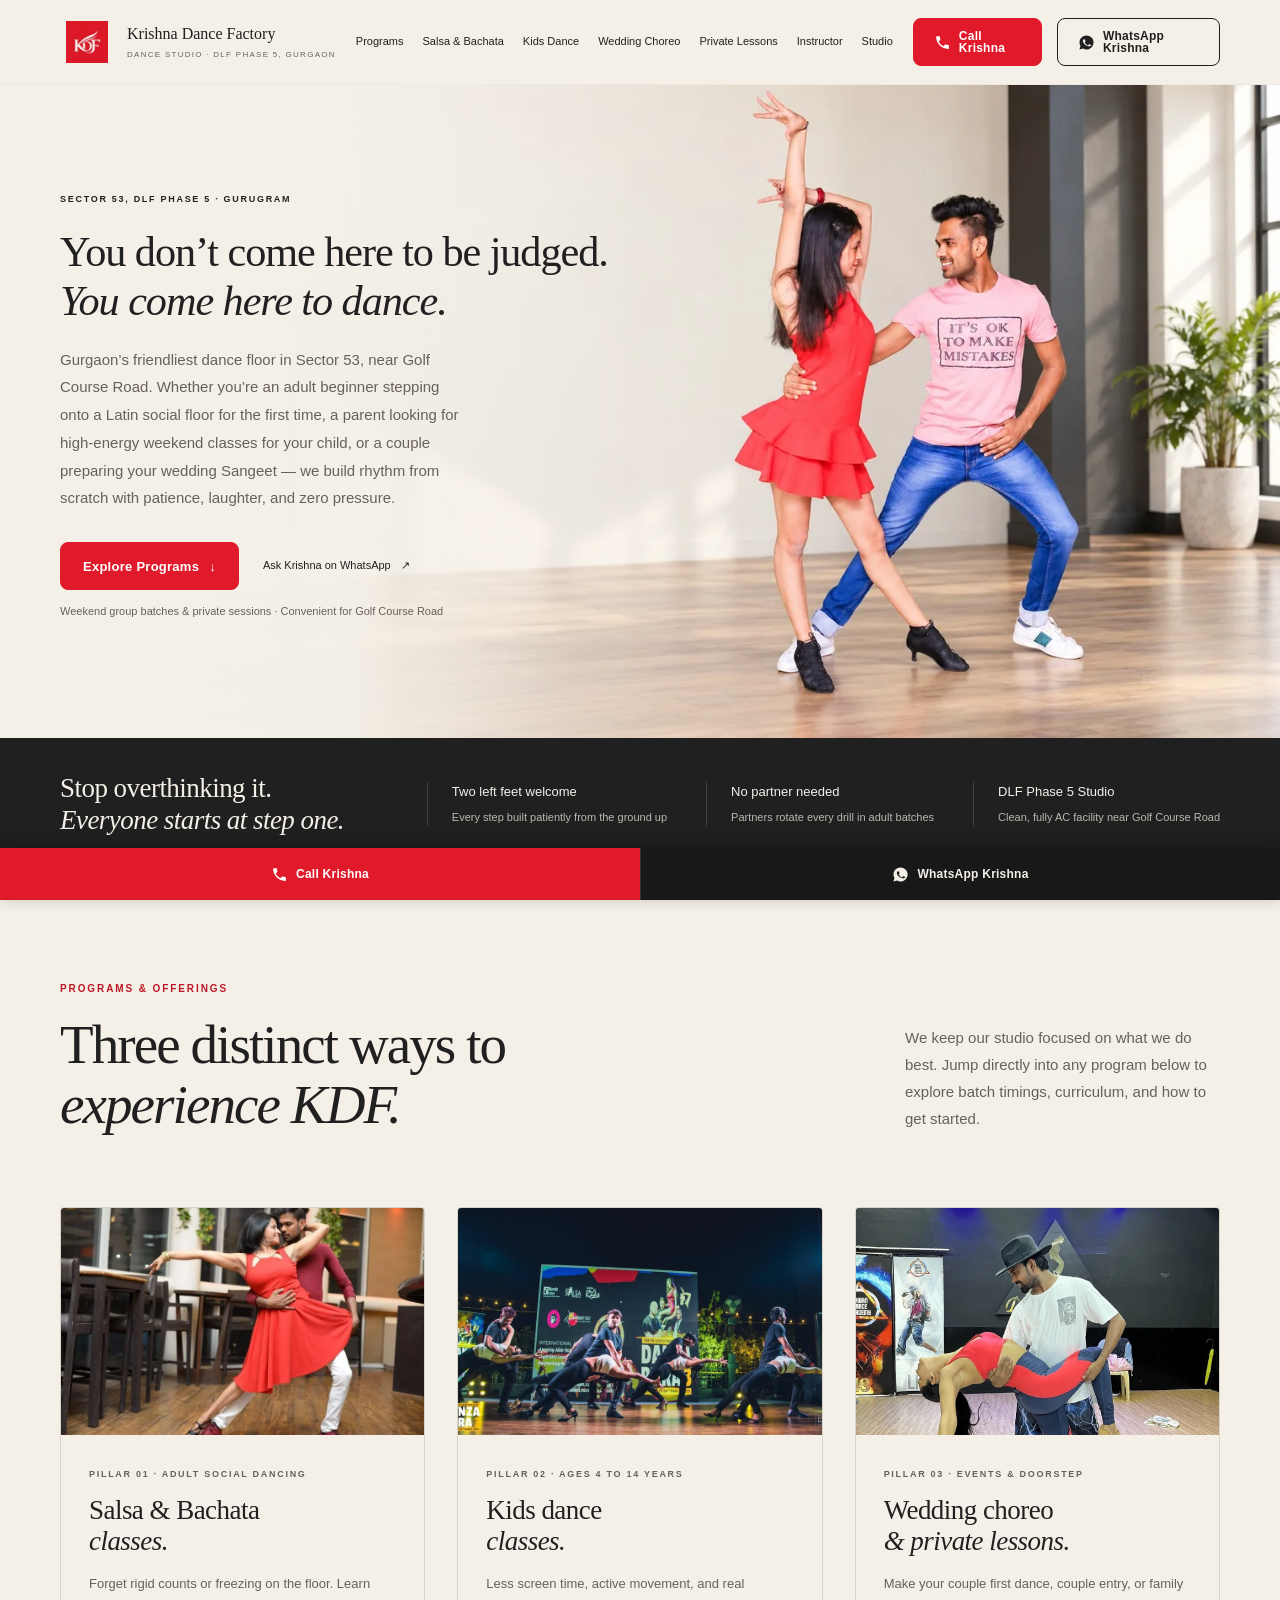
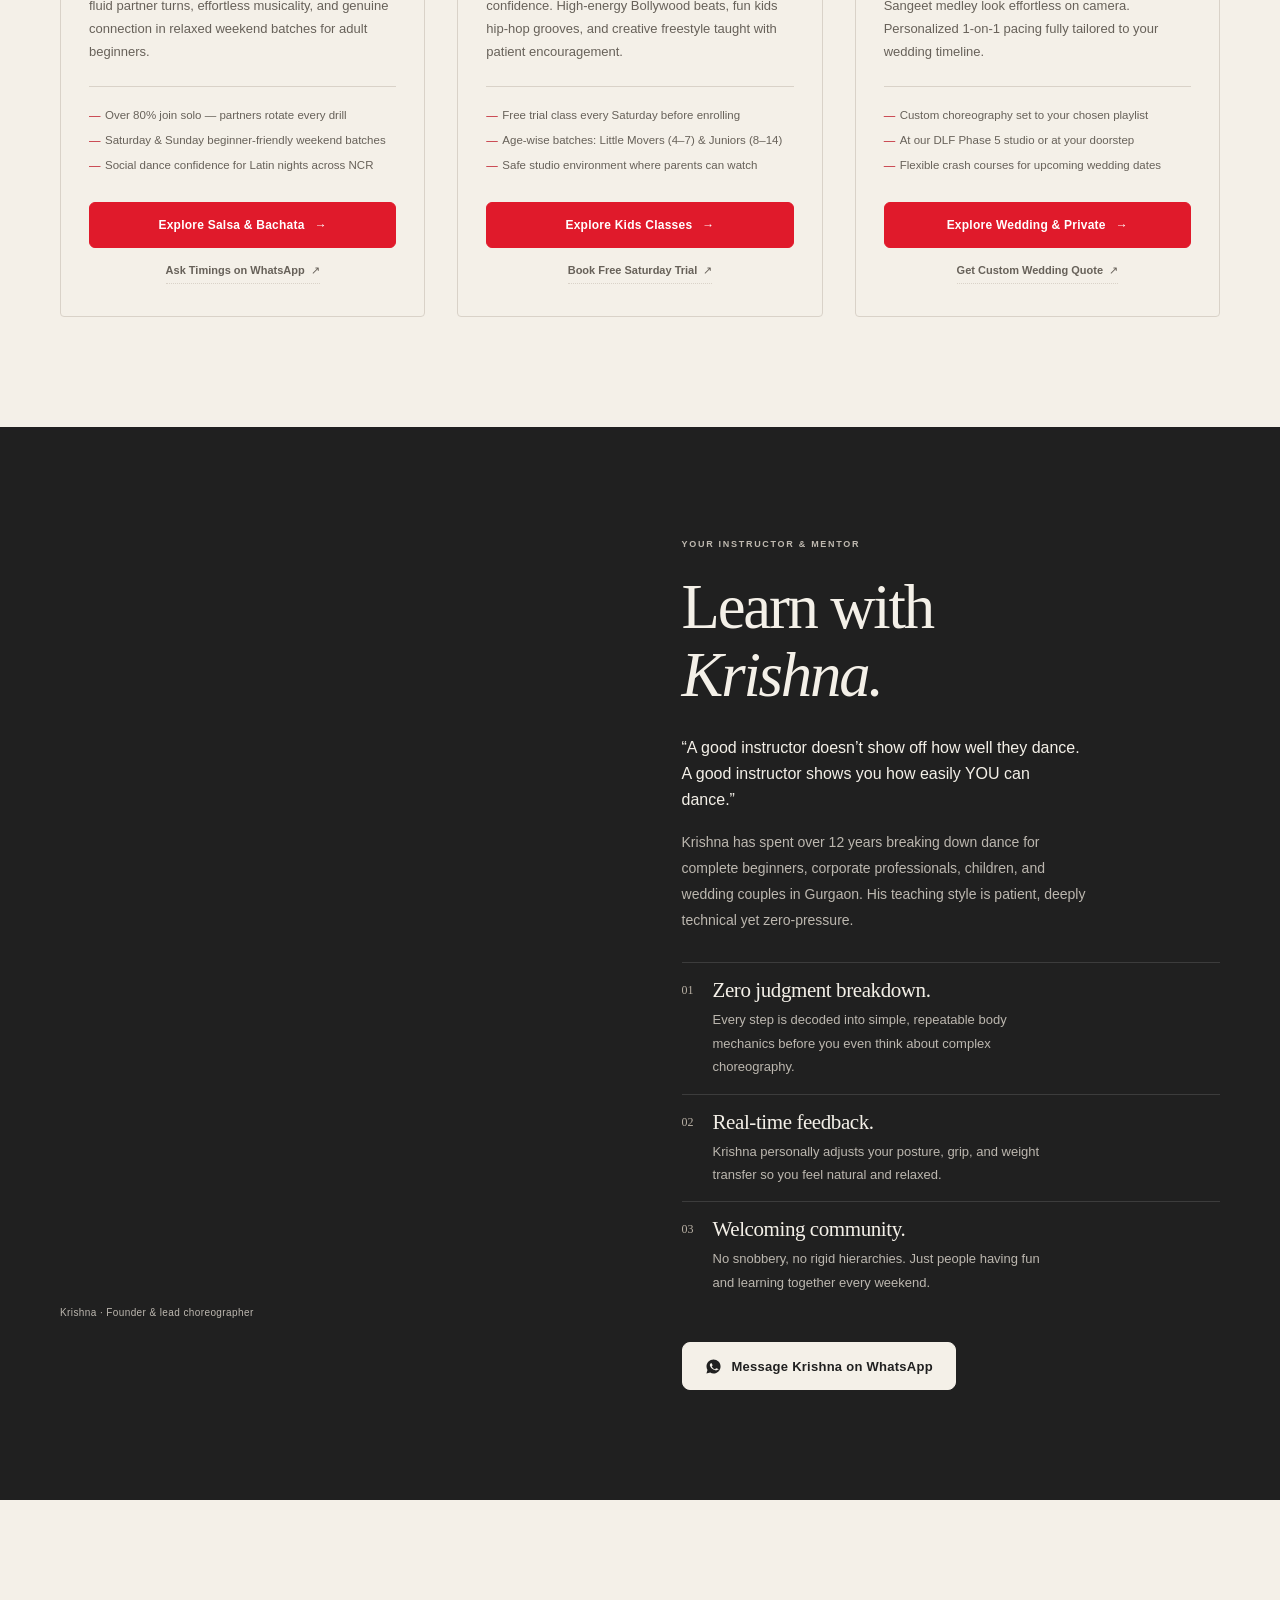
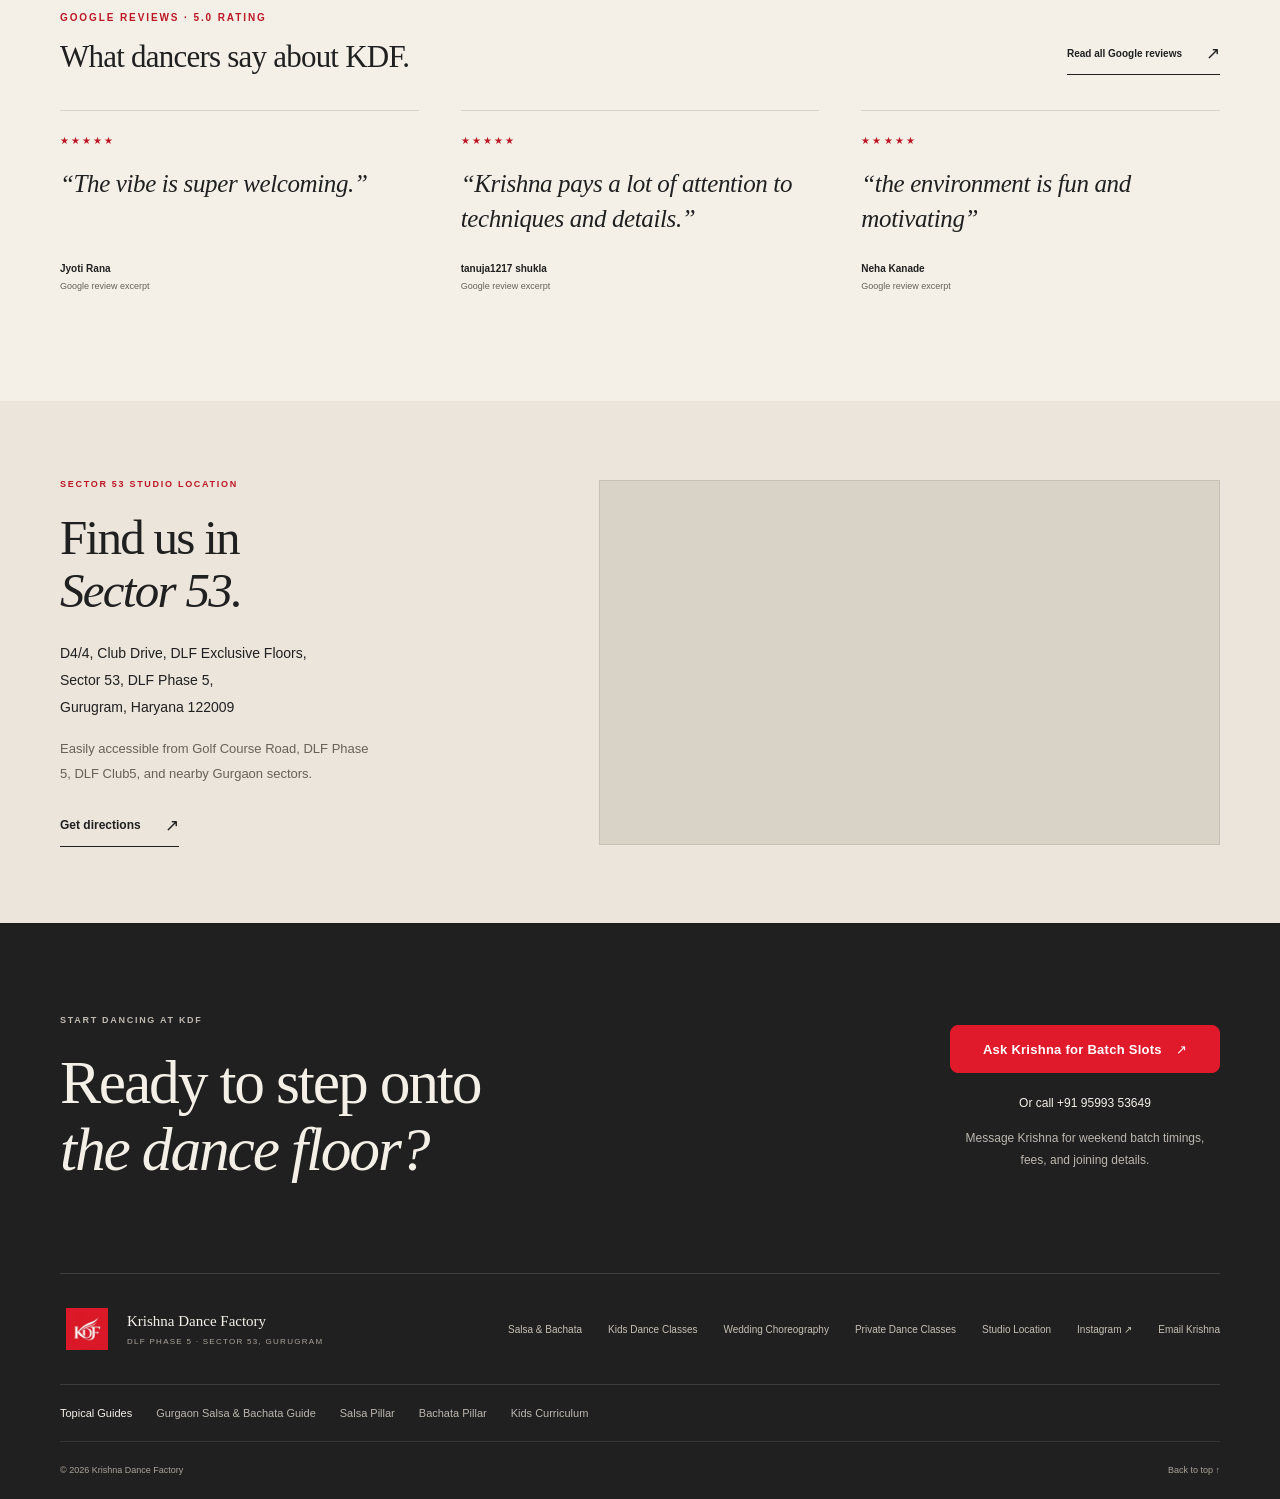
==== commit 1a68fe82: "Redesign Homepage and Kids Dance Classes with warm Antilla aesthetic, 3-door silo cards, and optimiz" ====
--- a/index.html
+++ b/index.html
@@ -1,822 +1,472 @@
-<!DOCTYPE html>
-<html lang="en" class="scroll-smooth">
+<!doctype html>
+<html lang="en">
 <head>
-  <meta charset="UTF-8" />
-  <meta name="viewport" content="width=device-width, initial-scale=1.0" />
-  <title>Krishna Dance Factory Gurgaon | Bachata, Salsa &amp; Kids Dance Studio Sector 53</title>
-  <meta name="description" content="Gurgaon's top-rated dance studio in DLF Phase 5, Sector 53. Weekend batches in Bachata, Salsa &amp; Kids dance. Beginner-friendly, certified coaching. Call 095993 53649." />
-  <link rel="canonical" href="https://krishnadancefactory.in/" />
-
-  <!-- OG -->
-  <meta property="og:title" content="Krishna Dance Factory Gurgaon | Bachata, Salsa &amp; Kids Dance Studio Sector 53" />
-  <meta property="og:description" content="Gurgaon's top-rated dance studio in DLF Phase 5, Sector 53. Weekend batches in Bachata, Salsa &amp; Kids dance. Beginner-friendly, certified coaching. Call 095993 53649." />
-  <meta property="og:type" content="website" />
-  <meta property="og:url" content="https://krishnadancefactory.in/" />
-  <meta property="og:site_name" content="Krishna Dance Factory" />
-  <meta property="og:image" content="https://krishnadancefactory.in/images/landing/hero.jpg" />
-  <meta property="og:image:width" content="1800" />
-  <meta property="og:image:height" content="1013" />
-  <meta property="og:image:alt" content="Krishna Dance Factory — salsa and bachata dance studio in Gurgaon" />
-  <meta property="og:locale" content="en_IN" />
-
-  <!-- Twitter -->
-  <meta name="twitter:card" content="summary_large_image" />
-  <meta name="twitter:title" content="Krishna Dance Factory Gurgaon | Bachata, Salsa &amp; Kids Dance Studio Sector 53" />
-  <meta name="twitter:description" content="Gurgaon's top-rated dance studio in DLF Phase 5, Sector 53. Weekend batches in Bachata, Salsa &amp; Kids dance. Beginner-friendly, certified coaching. Call 095993 53649." />
-  <meta name="twitter:image" content="https://krishnadancefactory.in/images/landing/hero.jpg" />
-
-  <link rel="icon" type="image/jpeg" href="favicon.jpg" />
-
-  <!-- Google Analytics 4 (carried over from the previous site) -->
-  <script async src="https://www.googletagmanager.com/gtag/js?id=G-9EC735TX9M"></script>
+  <meta charset="utf-8">
+  <meta name="viewport" content="width=device-width, initial-scale=1">
+  <meta name="robots" content="index, follow, max-image-preview:large">
+  <meta name="theme-color" content="#f4f0e8">
+  <title>Krishna Dance Factory Gurgaon | Salsa, Bachata &amp; Dance Studio Sector 53</title>
+  <meta name="description" content="Gurgaon's top-rated dance studio in DLF Phase 5, Sector 53 near Golf Course Road. Beginner-friendly Salsa &amp; Bachata, Kids dance classes, and Wedding choreography. Call 095993 53649.">
+  <link rel="canonical" href="https://krishnadancefactory.in/">
+  <meta property="og:type" content="website">
+  <meta property="og:site_name" content="Krishna Dance Factory">
+  <meta property="og:locale" content="en_IN">
+  <meta property="og:title" content="Krishna Dance Factory Gurgaon | Salsa, Bachata &amp; Dance Studio Sector 53">
+  <meta property="og:description" content="Gurgaon's top-rated dance studio in DLF Phase 5, Sector 53 near Golf Course Road. Beginner-friendly Salsa &amp; Bachata, Kids dance classes, and Wedding choreography. Call 095993 53649.">
+  <meta property="og:url" content="https://krishnadancefactory.in/">
+  <meta property="og:image" content="https://krishnadancefactory.in/salsa-bachata/assets/hero-first-dance.jpg">
+  <meta property="og:image:width" content="1672">
+  <meta property="og:image:height" content="941">
+  <meta property="og:image:alt" content="Krishna Dance Factory — salsa, bachata, and dance studio in Gurgaon">
+  <meta name="twitter:card" content="summary_large_image">
+  <meta name="twitter:title" content="Krishna Dance Factory Gurgaon | Salsa, Bachata &amp; Dance Studio Sector 53">
+  <meta name="twitter:description" content="Gurgaon's top-rated dance studio in DLF Phase 5, Sector 53 near Golf Course Road. Beginner-friendly Salsa &amp; Bachata, Kids dance classes, and Wedding choreography. Call 095993 53649.">
+  <meta name="twitter:image" content="https://krishnadancefactory.in/salsa-bachata/assets/hero-first-dance.jpg">
+  <link rel="icon" href="salsa-bachata/assets/optimized/kdf-logo-192.webp" type="image/webp">
+  <link rel="preload" href="salsa-bachata/assets/optimized/hero-first-dance-1672.webp" as="image" type="image/webp" imagesrcset="salsa-bachata/assets/optimized/hero-first-dance-640.webp 640w, salsa-bachata/assets/optimized/hero-first-dance-960.webp 960w, salsa-bachata/assets/optimized/hero-first-dance-1440.webp 1440w, salsa-bachata/assets/optimized/hero-first-dance-1672.webp 1672w" imagesizes="(max-width: 700px) 180vw, 100vw" fetchpriority="high">
+  <link rel="stylesheet" href="home.css">
+  <!-- Preserve production analytics; local and staging previews do not send data. -->
   <script>
-    window.dataLayer = window.dataLayer || [];
-    function gtag(){dataLayer.push(arguments);}
-    gtag('js', new Date());
-
-    gtag('config', 'G-9EC735TX9M');
+    (function () {
+      if (location.protocol !== 'https:' || !['krishnadancefactory.in', 'www.krishnadancefactory.in'].includes(location.hostname)) return;
+      window.dataLayer = window.dataLayer || [];
+      window.gtag = window.gtag || function () { window.dataLayer.push(arguments); };
+      window.gtag('js', new Date());
+      window.gtag('config', 'G-9EC735TX9M');
+      var analytics = document.createElement('script');
+      analytics.async = true;
+      analytics.src = 'https://www.googletagmanager.com/gtag/js?id=G-9EC735TX9M';
+      document.head.appendChild(analytics);
+      (function(c,l,a,r,i,t,y){
+        c[a]=c[a]||function(){(c[a].q=c[a].q||[]).push(arguments)};
+        t=l.createElement(r);t.async=1;t.src='https://www.clarity.ms/tag/'+i;
+        y=l.getElementsByTagName(r)[0];y.parentNode.insertBefore(t,y);
+      })(window,document,'clarity','script','yuydpk0804');
+    })();
   </script>
-
-  <!-- Local business structured data -->
+  <script src="home.js" defer></script>
   <script type="application/ld+json">
-  {
-    "@context": "https://schema.org",
-    "@type": "LocalBusiness",
-    "@id": "https://krishnadancefactory.in/#danceschool",
-    "name": "Krishna Dance Factory",
-    "alternateName": ["KDF Dance Studio Gurgaon", "Krishna Dance Academy"],
-    "url": "https://krishnadancefactory.in/",
-    "telephone": "+919599353649",
-    "email": "krishnachoreographer@gmail.com",
-    "priceRange": "₹₹",
-    "image": "https://krishnadancefactory.in/kdf_logo_red.webp",
-    "address": {
-      "@type": "PostalAddress",
-      "streetAddress": "DLF Exclusive Floors, D4/4, Club Dr, Phase 5, Sector 53",
-      "addressLocality": "Gurugram",
-      "addressRegion": "Haryana",
-      "postalCode": "122009",
-      "addressCountry": "IN"
+{
+  "@context": "https://schema.org",
+  "@graph": [
+    {
+      "@type": "LocalBusiness",
+      "@id": "https://krishnadancefactory.in/#danceschool",
+      "name": "Krishna Dance Factory",
+      "alternateName": [
+        "KDF Dance Studio Gurgaon",
+        "Krishna Dance Academy"
+      ],
+      "url": "https://krishnadancefactory.in/",
+      "telephone": "+919599353649",
+      "email": "krishnachoreographer@gmail.com",
+      "image": "https://krishnadancefactory.in/salsa-bachata/assets/krishna-portrait.jpg",
+      "address": {
+        "@type": "PostalAddress",
+        "streetAddress": "D4/4, Club Drive, DLF Exclusive Floors, Sector 53, DLF Phase 5",
+        "addressLocality": "Gurugram",
+        "addressRegion": "Haryana",
+        "postalCode": "122009",
+        "addressCountry": "IN"
+      },
+      "hasMap": "https://maps.google.com/maps?cid=18175839460244014133",
+      "areaServed": [
+        {
+          "@type": "Place",
+          "name": "Sector 53, Gurugram"
+        },
+        {
+          "@type": "Place",
+          "name": "DLF Phase 5"
+        },
+        {
+          "@type": "Place",
+          "name": "Golf Course Road"
+        },
+        {
+          "@type": "City",
+          "name": "Gurgaon"
+        }
+      ],
+      "sameAs": [
+        "https://www.instagram.com/krishnachoreographer",
+        "https://maps.google.com/maps?cid=18175839460244014133"
+      ],
+      "logo": "https://krishnadancefactory.in/kdf_logo_red.webp",
+      "priceRange": "₹₹",
+      "geo": {
+        "@type": "GeoCoordinates",
+        "latitude": 28.4456,
+        "longitude": 77.0978
+      },
+      "aggregateRating": {
+        "@type": "AggregateRating",
+        "ratingValue": "5.0",
+        "bestRating": "5",
+        "worstRating": "1",
+        "ratingCount": "48"
+      },
+      "review": [
+        {
+          "@type": "Review",
+          "author": {
+            "@type": "Person",
+            "name": "Jyoti Rana"
+          },
+          "reviewRating": {
+            "@type": "Rating",
+            "ratingValue": "5",
+            "bestRating": "5"
+          },
+          "reviewBody": "The vibe is super welcoming."
+        },
+        {
+          "@type": "Review",
+          "author": {
+            "@type": "Person",
+            "name": "tanuja1217 shukla"
+          },
+          "reviewRating": {
+            "@type": "Rating",
+            "ratingValue": "5",
+            "bestRating": "5"
+          },
+          "reviewBody": "Krishna pays a lot of attention to techniques and details."
+        },
+        {
+          "@type": "Review",
+          "author": {
+            "@type": "Person",
+            "name": "Neha Kanade"
+          },
+          "reviewRating": {
+            "@type": "Rating",
+            "ratingValue": "5",
+            "bestRating": "5"
+          },
+          "reviewBody": "the environment is fun and motivating"
+        }
+      ]
     },
-    "geo": {
-      "@type": "GeoCoordinates",
-      "latitude": 28.4357,
-      "longitude": 77.0982
-    },
-    "hasMap": "https://maps.google.com/maps?cid=18175839460244014133",
-    "areaServed": [
-      { "@type": "Place", "name": "Sector 53, Gurugram" },
-      { "@type": "Place", "name": "DLF Phase 5" },
-      { "@type": "Place", "name": "Golf Course Road" },
-      { "@type": "City", "name": "Gurgaon" }
-    ],
-    "sameAs": [
-      "https://www.instagram.com/krishnachoreographer",
-      "https://maps.google.com/maps?cid=18175839460244014133"
-    ]
-  }
-  </script>
-
-  <!-- Fonts -->
-  <link rel="preconnect" href="https://fonts.googleapis.com">
-  <link rel="preconnect" href="https://fonts.gstatic.com" crossorigin>
-  <link href="https://fonts.googleapis.com/css2?family=Bebas+Neue&family=Inter:wght@300;400;500;600&family=Playfair+Display:ital,wght@0,700;0,900;1,700&display=swap" rel="stylesheet">
-  <link rel="stylesheet" href="style.css?v=5">
-  <style>
-    .class-crosslink .btn-red {
-      width: 200px; max-width: 100%; height: 52px; padding: 0 16px;
-      display: inline-flex; align-items: center; justify-content: center;
-      align-self: center; flex-shrink: 0; white-space: nowrap;
-    }
-    @media (min-width: 768px) {
-      .class-crosslink { min-height: 240px; align-items: center; }
-    }
-    @media (max-width: 767px) {
-      .class-crosslink .btn-red { align-self: flex-start; }
-    }
-    #classes .frame::after {
-      background: linear-gradient(180deg, transparent 35%, rgba(11,7,8,.18) 60%, rgba(11,7,8,.5) 82%, rgba(11,7,8,.8) 100%);
-    }
-    #nav nav { gap: 1rem; }
-    #nav .desktop-links { gap: 1rem; font-size: 11px; letter-spacing: .12em; }
-    #nav .desktop-links a, #nav .btn-red { white-space: nowrap; }
-    #nav nav > div { flex-shrink: 0; }
-    @media (min-width: 1024px) and (max-width: 1279px) {
-      #nav .desktop-links { display: none; }
-      #burger { display: grid; }
-      #mobileMenu:not(.hidden) { display: block; }
-    }
-  </style>
-
-  <!-- Tailwind, compiled locally. The theme below lives in tailwind.config.js;
-       rebuild with:
-         npx tailwindcss@3 -c tailwind.config.js -i tailwind.input.css -o tailwind.css --minify -->
-  <link rel="stylesheet" href="tailwind.css">
-
-</head>
-
-<body class="font-body text-bone antialiased selection:bg-blood selection:text-white">
-
-  <!-- ============ AMBIENT BACKGROUND ============ -->
-  <div class="bokeh" aria-hidden="true"></div>
-
-  <div class="relative z-10">
-
-    <!-- ============ TOP META BAR ============ -->
-    <div class="hidden md:flex items-center justify-between px-8 py-3 text-[11px] uppercase tracking-widest2 text-ash">
-      <span>Dance Studio</span>
-      <span>DLF Phase 5 · Gurugram</span>
-      <span>Est. 2016</span>
-    </div>
-
-    <!-- ============ NAVBAR ============ -->
-    <header id="nav" class="sticky top-0 z-50 transition-all duration-500">
-      <div class="mx-auto max-w-[1400px] px-5 sm:px-8">
-        <nav class="flex items-center justify-between gap-6 rounded-b-xl py-5">
-
-          <!-- Logo block (red tile, like the mockup) -->
-          <a href="#home" class="flex items-center gap-4 shrink-0">
-            <!-- <div class="bg-blood px-4 py-3 leading-none">
-              <div class="font-cond text-2xl tracking-[.12em] text-white">KDF</div>
-            </div> -->
-            <img src="./logo.jpg" alt="Krishna Dance Factory logo" class="logo" width="65" height="65">
-            <div class="hidden sm:block leading-tight">
-              <p class="font-display text-[15px] tracking-wide text-bone">Krishna Dance Factory</p>
-              <p class="text-[10px] uppercase tracking-widest2 text-ash mt-1">Salsa · Bachata · Choreography</p>
-            </div>
-          </a>
-
-          <!-- Tagline (mockup has this in the header) -->
-          <!-- <p class="hidden xl:block max-w-xs text-[12px] leading-relaxed text-ash">
-            You can't change the world —<br>but you can make it dance.
-          </p> -->
-
-          <!-- Desktop links -->
-          <ul class="desktop-links hidden lg:flex items-center gap-6 text-[12px] uppercase tracking-[.18em] text-ash">
-            <li><a href="#about" class="navlink hover:text-bone transition">About</a></li>
-            <li><a href="#classes" class="navlink hover:text-bone transition">Classes</a></li>
-            <li><a href="./salsa-bachata/" class="navlink hover:text-bone transition">Salsa &amp; Bachata</a></li>
-            <li><a href="./kids-dance-classes/" class="navlink hover:text-bone transition">Kids Dance</a></li>
-            <li><a href="./private-classes/" class="navlink hover:text-bone transition">Private Classes</a></li>
-            <li><a href="./wedding-choreography/" class="navlink hover:text-bone transition">Wedding Choreo</a></li>
-            <li><a href="#contact" class="navlink hover:text-bone transition">Contact</a></li>
-          </ul>
-
-          <div class="flex items-center gap-3">
-            <a href="#contact" class="btn-red hidden sm:inline-flex items-center px-6 py-3 text-[11px] font-semibold uppercase tracking-[.2em] text-white">
-              Join Us
-            </a>
-            <!-- Mobile toggle -->
-            <button id="burger" aria-label="Open menu" aria-expanded="false" class="lg:hidden grid h-11 w-11 place-items-center border border-white/15">
-              <span class="block h-px w-5 bg-bone transition-all" data-l1></span>
-              <span class="mt-1.5 block h-px w-5 bg-bone transition-all" data-l2></span>
-            </button>
-          </div>
-        </nav>
-      </div>
-
-      <!-- Mobile menu -->
-      <div id="mobileMenu" class="lg:hidden hidden border-t border-white/10 bg-ink/95 backdrop-blur-xl">
-        <ul class="px-6 py-6 space-y-1 text-sm uppercase tracking-[.18em] text-ash">
-          <li><a href="#about" class="block py-3 hover:text-blood transition">About</a></li>
-          <li><a href="#classes" class="block py-3 hover:text-blood transition">Classes</a></li>
-          <li><a href="./salsa-bachata/" class="block py-3 hover:text-blood transition">Salsa &amp; Bachata</a></li>
-          <li><a href="./kids-dance-classes/" class="block py-3 hover:text-blood transition">Kids Dance Classes</a></li>
-          <li><a href="./private-classes/" class="block py-3 hover:text-blood transition">Private Classes</a></li>
-          <li><a href="./wedding-choreography/" class="block py-3 hover:text-blood transition">Wedding Choreography</a></li>
-          <li><a href="#trainers" class="block py-3 hover:text-blood transition">Trainers</a></li>
-          <li><a href="#contact" class="block py-3 hover:text-blood transition">Contact</a></li>
-          <li class="pt-4"><a href="#contact" class="btn-red block px-6 py-4 text-center text-[11px] font-semibold tracking-[.2em] text-white">Join KDF</a></li>
-        </ul>
-      </div>
-    </header>
-
-    <!-- ============ HERO ============ -->
-    <section id="home" class="mx-auto max-w-[1400px] px-5 sm:px-8 pt-6 pb-24 lg:pb-32">
-      <div class="grid grid-cols-12 gap-4 sm:gap-6 items-center">
-
-        <!-- Left image -->
-        <div class="col-span-6 lg:col-span-3 reveal">
-          <div class="frame h-[280px] sm:h-[380px] lg:h-[460px]">
-            <!-- Swap src with your own studio photo: images/hero-left.jpg -->
-            <img src="./images/hero-01.JPG" alt="Dancer in a red dress mid-turn" loading="eager">
-          </div>
-        </div>
-
-        <!-- Center headline -->
-        <div class="col-span-12 lg:col-span-6 order-first lg:order-none text-center py-8 lg:py-0 reveal">
-          <p class="mb-6 text-[11px] uppercase tracking-widest2 text-blood">Gurugram · Sector 53</p>
-
-          <h1 class="font-display font-black uppercase leading-[0.92] tracking-tight">
-            <span class="block text-[clamp(2.4rem,7vw,5.2rem)] hero-title">Only <span class="text-blood italic">Dance,</span></span>
-            <span class="block text-[clamp(2.4rem,7vw,5.2rem)] hero-title">Nothing Else</span>
-            <span class="block text-[clamp(2.4rem,7vw,5.2rem)] hero-title">Matters!</span>
-          </h1>
-
-          <p class="mx-auto mt-8 max-w-lg text-[15px] leading-relaxed text-ash">
-            Never danced before or feel you have two left feet? You're in good hands.
-            Personalized salsa, bachata, and choreography in DLF Phase 5 &mdash; taught step-by-step with patience, laughter, and zero judgment.
-          </p>
-
-          <div class="mt-10 flex flex-col sm:flex-row items-center justify-center gap-4">
-            <a href="#contact" class="btn-red w-full sm:w-auto px-9 py-4 text-[11px] font-semibold uppercase tracking-[.22em] text-white">
-              Start your journey
-            </a>
-            <a href="#classes" class="btn-ghost w-full sm:w-auto px-9 py-4 text-[11px] font-semibold uppercase tracking-[.22em] text-ash">
-              See classes
-            </a>
-          </div>
-        </div>
-
-        <!-- Right image -->
-        <div class="col-span-6 lg:col-span-3 reveal">
-          <div class="frame h-[280px] sm:h-[380px] lg:h-[460px]">
-            <!-- images/hero-right.jpg -->
-            <img src="./images/hero-02.JPG" alt="Dancer extending an arm under stage light" loading="eager">
-          </div>
-        </div>
-
-        <!-- Bottom row: small centre image + CTA card (mirrors the mockup) -->
-        <div class="col-span-12 lg:col-span-4 mt-6 lg:mt-2 reveal">
-          <div class="border border-white/10 bg-panel/70 p-8 backdrop-blur-sm">
-            <p class="font-display text-xl text-bone">Dance like a star.</p>
-            <p class="mt-3 text-sm leading-relaxed text-ash">
-              Come see a class, meet the floor, and start when you are ready.</p>
-            <a href="#contact" class="btn-red mt-6 inline-flex px-7 py-3 text-[11px] font-semibold uppercase tracking-[.22em] text-white">
-              Sign up
-            </a>
-          </div>
-        </div>
-
-        <div class="col-span-12 lg:col-span-4 mt-2 reveal">
-          <div class="frame h-[250px] lg:h-[300px]">
-            <!-- images/hero-center.jpg -->
-            <img src="./images/star.jpeg" alt="Dancers rehearsing in the studio">
-          </div>
-        </div>
-
-        <!-- Stats -->
-        <div class="col-span-12 lg:col-span-4 mt-2 grid grid-cols-3 gap-4 reveal">
-          <div class="border border-white/10 p-6 text-center">
-            <p class="font-cond text-4xl text-blood"><span data-count="14">0</span>+</p>
-            <p class="mt-2 text-[10px] uppercase tracking-widest2 text-ash">Years</p>
-          </div>
-          <div class="border border-white/10 p-6 text-center">
-            <p class="font-cond text-4xl text-blood"><span data-count="1200">0</span>+</p>
-            <p class="mt-2 text-[10px] uppercase tracking-widest2 text-ash">Students</p>
-          </div>
-          <div class="border border-white/10 p-6 text-center">
-            <p class="font-cond text-4xl text-blood" data-count="12">0</p>
-            <p class="mt-2 text-[10px] uppercase tracking-widest2 text-ash">Styles</p>
-          </div>
-        </div>
-      </div>
-    </section>
-
-    <!-- ============ MARQUEE ============ -->
-    <div class="border-y border-white/10 bg-panel/50 py-5 overflow-hidden">
-      <div class="marquee-track animate-marquee">
-        <div class="flex shrink-0 items-center gap-10 pr-10 font-cond text-2xl uppercase tracking-[.2em] text-ash/70">
-          <span>Salsa</span><span class="text-blood">◆</span>
-          <span>Bachata</span><span class="text-blood">◆</span>
-          <span>Kizomba</span><span class="text-blood">◆</span>
-          <span>Bollywood</span><span class="text-blood">◆</span>
-          <span>Hip Hop</span><span class="text-blood">◆</span>
-          <span>Contemporary</span><span class="text-blood">◆</span>
-          <span>Wedding Choreography</span><span class="text-blood">◆</span>
-        </div>
-        <div class="flex shrink-0 items-center gap-10 pr-10 font-cond text-2xl uppercase tracking-[.2em] text-ash/70" aria-hidden="true">
-          <span>Salsa</span><span class="text-blood">◆</span>
-          <span>Bachata</span><span class="text-blood">◆</span>
-          <span>Kizomba</span><span class="text-blood">◆</span>
-          <span>Bollywood</span><span class="text-blood">◆</span>
-          <span>Hip Hop</span><span class="text-blood">◆</span>
-          <span>Contemporary</span><span class="text-blood">◆</span>
-          <span>Wedding Choreography</span><span class="text-blood">◆</span>
-        </div>
-      </div>
-    </div>
-
-    <!-- ============ ABOUT ============ -->
-    <section id="about" class="mx-auto max-w-[1400px] px-5 sm:px-8 py-24 lg:py-32">
-      <div class="grid gap-14 lg:grid-cols-2 lg:gap-20 items-center">
-        <div class="reveal">
-          <div class="frame lg:h-[625px] sm:h-[505px]">
-            <!-- images/about.jpg -->
-            <img src="./images/about.JPG" alt="Instructor guiding a student through a turn">
-          </div>
-        </div>
-
-        <div class="reveal">
-          <p class="text-[11px] uppercase tracking-widest2 text-blood">About the studio</p>
-          <h2 class="mt-6 font-display text-[clamp(2rem,4.5vw,3.4rem)] font-black uppercase leading-[1.02]">
-            A floor where<br><span class="text-blood italic">everyone</span> starts from zero
-          </h2>
-          <p class="mt-8 text-[15px] leading-relaxed text-ash">
-            Krishna Dance Factory was founded in Gurugram with a simple rule: you don't need
-            rhythm to start, you just need a welcoming room and the right teacher. Fourteen years later, that promise remains unchanged.
-          </p>
-          <p class="mt-4 text-[15px] leading-relaxed text-ash">
-            Whether you are a working professional de-stressing after a busy week at Horizon Centre or CyberHub, a couple looking for a fun weekend date night, or learning solo — every step is broken down with personal attention and zero pressure.
-          </p>
-
-          <ul class="mt-8 space-y-4">
-            <li class="flex items-start gap-4">
-              <span class="mt-2 h-px w-8 bg-blood shrink-0"></span>
-              <span class="text-sm text-ash"><strong class="text-bone font-medium">100% Founder-Taught</strong> — Every minute taught directly by Krishna (14+ years mastery). Zero junior assistant hand-offs.</span>
-            </li>
-            <li class="flex items-start gap-4">
-              <span class="mt-2 h-px w-8 bg-blood shrink-0"></span>
-              <span class="text-sm text-ash"><strong class="text-bone font-medium">Intimate Batch Size (Max 12)</strong> — Real personal correction, so you actually learn without getting lost in a crowd.</span>
-            </li>
-            <li class="flex items-start gap-4">
-              <span class="mt-2 h-px w-8 bg-blood shrink-0"></span>
-              <span class="text-sm text-ash"><strong class="text-bone font-medium">No Partner Required</strong> — Full rotation in class. Solo beginners and couples are equally welcome.</span>
-            </li>
-            <li class="flex items-start gap-4">
-              <span class="mt-2 h-px w-8 bg-blood shrink-0"></span>
-              <span class="text-sm text-ash"><strong class="text-bone font-medium">Doorstep Convenience</strong> — Studio sessions in DLF Phase 5 or private at-home lessons across all of Gurugram.</span>
-            </li>
-          </ul>
-        </div>
-      </div>
-    </section>
-
-    <!-- ============ CLASSES ============ -->
-    <section id="classes" class="border-y border-white/10 bg-panel/40 py-24 lg:py-32">
-      <div class="mx-auto max-w-[1400px] px-5 sm:px-8">
-        <div class="max-w-2xl reveal">
-          <p class="text-[11px] uppercase tracking-widest2 text-blood">What we teach</p>
-          <h2 class="mt-6 font-display text-[clamp(2rem,4.5vw,3.4rem)] font-black uppercase leading-[1.02]">
-            Pick your <span class="text-blood italic">floor</span>
-          </h2>
-        </div>
-
-        <div class="mt-16 grid gap-6 sm:grid-cols-2 lg:grid-cols-3">
-          <!-- Card -->
-          <article class="group reveal border border-white/10 bg-ink/60 overflow-hidden">
-            <div class="frame h-56"><img src="./images/salsa.jpeg" alt="Salsa class"></div>
-            <div class="p-8">
-              <h3 class="font-display text-2xl">Salsa</h3>
-              <p class="mt-3 text-sm leading-relaxed text-ash">On1 & On2 fundamentals, turn patterns, and social-floor confidence from week one.</p>
-              <p class="mt-6 text-[11px] uppercase tracking-widest2 text-blood">Beginner → Advanced</p>
-            </div>
-          </article>
-
-          <article class="group reveal border border-white/10 bg-ink/60 overflow-hidden">
-            <div class="frame h-56"><img src="./images/bachata.jpg" alt="Bachata class"></div>
-            <div class="p-8">
-              <h3 class="font-display text-2xl">Bachata</h3>
-              <p class="mt-3 text-sm leading-relaxed text-ash">Sensual and dominican styling, body movement, musicality and lead-follow connection.</p>
-              <p class="mt-6 text-[11px] uppercase tracking-widest2 text-blood">Beginner → Advanced</p>
-            </div>
-          </article>
-
-          <article class="group reveal border border-white/10 bg-ink/60 overflow-hidden hover:border-blood/40 transition">
-            <a href="./wedding-choreography/" class="block">
-              <div class="frame h-56"><img src="./images/wedding.jpg" alt="Wedding dance choreography in Gurgaon" style="object-position: center 20%;"></div>
-              <div class="p-8">
-                <h3 class="font-display text-2xl group-hover:text-blood transition">Wedding Choreo</h3>
-                <p class="mt-3 text-sm leading-relaxed text-ash">Sangeet sets for couples &amp; families — rehearsed, filmed and stage-ready in weeks.</p>
-                <p class="mt-6 text-[11px] uppercase tracking-widest2 text-blood">Explore packages →</p>
-              </div>
-            </a>
-          </article>
-
-          <article class="group reveal border border-white/10 bg-ink/60 overflow-hidden">
-            <div class="frame h-56"><img src="./images/bollywood.jpeg" alt="Bollywood class"></div>
-            <div class="p-8">
-              <h3 class="font-display text-2xl">Bollywood</h3>
-              <p class="mt-3 text-sm leading-relaxed text-ash">High-energy film choreography — the fastest way to enjoy dancing before you can dance.</p>
-              <p class="mt-6 text-[11px] uppercase tracking-widest2 text-blood">All levels</p>
-            </div>
-          </article>
-
-          <article class="group reveal border border-white/10 bg-ink/60 overflow-hidden">
-            <div class="frame h-56"><img src="./images/hip-hop.jpeg" alt="Hip hop class"></div>
-            <div class="p-8">
-              <h3 class="font-display text-2xl">Hip Hop</h3>
-              <p class="mt-3 text-sm leading-relaxed text-ash">Grooves, isolations and choreography sets for teens and adults.</p>
-              <p class="mt-6 text-[11px] uppercase tracking-widest2 text-blood">All levels</p>
-            </div>
-          </article>
-
-          <article class="group reveal border border-white/10 bg-blood/90 overflow-hidden">
-            <div class="p-8 h-full flex flex-col justify-between min-h-[22rem]">
-              <div>
-                <h3 class="font-display text-3xl text-white">Not sure<br>where to start?</h3>
-                <p class="mt-4 text-sm leading-relaxed text-white/85">Not sure which style suits you? Message us and we will help you pick.</p>
-              </div>
-              <a href="#contact" class="mt-8 inline-flex w-fit border border-white/60 px-7 py-3 text-[11px] font-semibold uppercase tracking-[.22em] text-white hover:bg-white hover:text-blood transition">
-                Book trial
-              </a>
-            </div>
-          </article>
-        </div>
-
-        <!-- Private classes cross-link -->
-        <div class="mt-10 class-crosslink reveal border border-white/10 bg-ink/60 p-8 sm:p-10 flex flex-col gap-6 md:flex-row md:items-center md:justify-between">
-          <div class="max-w-2xl">
-            <p class="text-[11px] uppercase tracking-widest2 text-blood">One-on-one</p>
-            <h3 class="mt-3 font-display text-2xl sm:text-3xl">Prefer to learn privately?</h3>
-            <p class="mt-3 text-sm leading-relaxed text-ash">
-              We also run
-              <a href="./private-classes/" class="text-bone underline decoration-blood underline-offset-4 hover:text-blood transition">private salsa &amp; bachata classes in Gurugram</a>
-              — at our Sector 53 studio or at your home. Flexible timings, your pace, no partner needed.
-            </p>
-          </div>
-          <a href="./private-classes/" class="btn-red inline-flex w-fit shrink-0 items-center px-7 py-4 text-[11px] font-semibold uppercase tracking-[.2em] text-white">
-            Private classes
-          </a>
-        </div>
-
-        <!-- Salsa & Bachata cross-link -->
-        <div class="mt-6 class-crosslink reveal border border-white/10 bg-ink/60 p-8 sm:p-10 flex flex-col gap-6 md:flex-row md:items-center md:justify-between">
-          <div class="max-w-2xl">
-            <p class="text-[11px] uppercase tracking-widest2 text-blood">Weekend batches</p>
-            <h3 class="mt-3 font-display text-2xl sm:text-3xl">Want the group floor?</h3>
-            <p class="mt-3 text-sm leading-relaxed text-ash">
-              Our beginner-friendly
-              <a href="./salsa-bachata/" class="text-bone underline decoration-blood underline-offset-4 hover:text-blood transition">salsa &amp; bachata classes in Sector 53, Gurgaon</a>
-              run on weekends near Golf Course Road. Small batches, no partner needed. (Also see our curated guide on the <a href="./guides/best-salsa-bachata-classes-in-gurgaon/" class="text-bone underline decoration-blood underline-offset-4 hover:text-blood transition">Best Salsa Classes in Gurgaon</a>).
-            </p>
-          </div>
-          <a href="./salsa-bachata/" class="btn-red inline-flex w-fit shrink-0 items-center px-7 py-4 text-[11px] font-semibold uppercase tracking-[.2em] text-white">
-            Salsa &amp; Bachata
-          </a>
-        </div>
-
-        <!-- Kids cross-link -->
-        <div class="mt-6 class-crosslink reveal border border-white/10 bg-ink/60 p-8 sm:p-10 flex flex-col gap-6 md:flex-row md:items-center md:justify-between">
-          <div class="max-w-2xl">
-            <p class="text-[11px] uppercase tracking-widest2 text-blood">Ages 4&ndash;14</p>
-            <h3 class="mt-3 font-display text-2xl sm:text-3xl">Dancing for your child?</h3>
-            <p class="mt-3 text-sm leading-relaxed text-ash">
-              We run
-              <a href="./kids-dance-classes/" class="text-bone underline decoration-blood underline-offset-4 hover:text-blood transition">kids dance classes in Gurgaon</a>
-              too &mdash; Bollywood, hip hop and stage skills in a safe, supervised studio.
-              There&rsquo;s a free trial class every Saturday.
-            </p>
-          </div>
-          <a href="./kids-dance-classes/" class="btn-red inline-flex w-fit shrink-0 items-center px-7 py-4 text-[11px] font-semibold uppercase tracking-[.2em] text-white">
-            Kids classes
-          </a>
-        </div>
-      </div>
-    </section>
-
-
-    <!-- ============ TRAINERS ============ -->
-    <section id="trainers" class="border-y border-white/10 bg-panel/40 py-24 lg:py-32">
-      <div class="mx-auto max-w-[1400px] px-5 sm:px-8">
-        <div class="flex flex-wrap items-end justify-between gap-6 reveal">
-          <div>
-            <p class="text-[11px] uppercase tracking-widest2 text-blood">The floor</p>
-            <h2 class="mt-6 font-display text-[clamp(2rem,4.5vw,3.4rem)] font-black uppercase leading-[1.02]">
-              Meet your <span class="text-blood italic">instructor</span>
-            </h2>
-          </div>
-          <p class="max-w-sm text-sm leading-relaxed text-ash">
-            Every single class is taught personally by Krishna (14+ years mastery). Patient, warm, and 100% zero-judgment.
-          </p>
-        </div>
-
-        <div class="mt-16 mx-auto max-w-md">
-          <article class="reveal group border border-white/15 bg-ink/80 rounded-xl overflow-hidden shadow-[0_20px_50px_-15px_rgba(0,0,0,0.9)]">
-            <div class="frame h-[480px]">
-              <img src="./images/krishna.jpg" alt="Krishna, founder and lead choreographer" style="object-position: center 20%;">
-              <div class="absolute inset-0 bg-gradient-to-t from-black/95 via-black/40 to-transparent z-10 pointer-events-none"></div>
-              <div class="absolute bottom-0 left-0 right-0 p-7 z-20">
-                <span class="inline-block rounded-full bg-blood px-3 py-1 text-[10px] font-bold uppercase tracking-widest text-white mb-2 shadow-md">
-                  Founder &amp; Lead Choreographer
-                </span>
-                <h3 class="font-display text-3xl font-bold uppercase tracking-wide text-white drop-shadow-md">Krishna</h3>
-                <p class="mt-1 text-xs font-semibold uppercase tracking-widest text-white/90 drop-shadow">
-                  14+ Years Mastery · Salsa &amp; Bachata Specialist
-                </p>
-              </div>
-            </div>
-          </article>
-        </div>
-      </div>
-    </section>
-
-    <!-- ============ TESTIMONIALS ============ -->
-    <section class="mx-auto max-w-[1400px] px-5 sm:px-8 py-24 lg:py-32">
-      <div class="mx-auto max-w-3xl text-center reveal">
-        <p class="text-[11px] uppercase tracking-widest2 text-blood">Students</p>
-        <div id="quotes" class="relative mt-10 min-h-[220px]">
-          <!-- populated by JS -->
-        </div>
-        <div id="dots" class="mt-8 flex justify-center gap-3"></div>
-      </div>
-    </section>
-
-    <!-- ============ CONTACT ============ -->
-    <section id="contact" class="border-t border-white/10 bg-panel/40 py-24 lg:py-32">
-      <div class="mx-auto max-w-[1400px] px-5 sm:px-8">
-        <div class="grid gap-14 lg:grid-cols-2 lg:gap-20">
-
-          <div class="reveal">
-            <p class="text-[11px] uppercase tracking-widest2 text-blood">Get started</p>
-            <h2 class="mt-6 font-display text-[clamp(2rem,4.5vw,3.4rem)] font-black uppercase leading-[1.02]">
-              Start with a warm<br><span class="text-blood italic">conversation</span>
-            </h2>
-            <p class="mt-8 text-sm leading-relaxed text-ash max-w-md">
-              Have questions, feeling hesitant, or want to check upcoming weekend batch timings? Message Krishna directly on WhatsApp &mdash; we will answer everything with zero pressure before you visit.
-            </p>
-
-            <div class="mt-12 space-y-7">
-              <div>
-                <p class="text-[10px] uppercase tracking-widest2 text-ash">Studio</p>
-                <p class="mt-2 text-[15px] text-bone">DLF Phase 5, Sector 53, Gurugram, Haryana</p>
-              </div>
-              <div>
-                <p class="text-[10px] uppercase tracking-widest2 text-ash">Phone</p>
-                <a href="tel:+919599353649" class="mt-2 block text-[15px] text-bone hover:text-blood transition">+91 95993 53649</a>
-              </div>
-              <div>
-                <p class="text-[10px] uppercase tracking-widest2 text-ash">Email</p>
-                <a href="mailto:krishnachoreographer@gmail.com" class="mt-2 block text-[15px] text-bone hover:text-blood transition break-all">krishnachoreographer@gmail.com</a>
-              </div>
-              <div>
-                <p class="text-[10px] uppercase tracking-widest2 text-ash">Instagram</p>
-                <a href="https://instagram.com/krishnachoreographer" target="_blank" rel="noopener" class="mt-2 block text-[15px] text-bone hover:text-blood transition">@krishnachoreographer</a>
-              </div>
-            </div>
-          </div>
-
-          <div class="reveal">
-            <div class="border border-white/10 bg-ink/70 p-8 sm:p-10">
-              <p class="text-[10px] uppercase tracking-widest2 text-ash">Talk to us</p>
-              <h3 class="mt-4 font-display text-2xl text-bone">The quickest way in</h3>
-              <p class="mt-4 text-sm leading-relaxed text-ash">
-                Send us a message or give us a call. We will tell you which batch
-                fits you and what your first class will look like.
-              </p>
-
-              <div class="mt-10 space-y-4">
-                <a href="https://wa.me/919599353649?text=Hi%20Krishna%20Dance%20Factory%2C%20I%27d%20like%20to%20join.%20Please%20share%20the%20current%20batch%20timings%20and%20details." target="_blank" rel="noopener"
-                   class="flex w-full items-center justify-center bg-[#25d366] px-8 py-5 text-[11px] font-semibold uppercase tracking-[.22em] text-[#06300f] transition hover:bg-[#1eb85a]">
-                  WhatsApp us
-                </a>
-                <a href="tel:+919599353649"
-                   class="btn-red flex w-full items-center justify-center px-8 py-5 text-[11px] font-semibold uppercase tracking-[.22em] text-white">
-                  Call +91 95993 53649
-                </a>
-              </div>
-            </div>
-          </div>
-        </div>
-      </div>
-    </section>
-
-    <!-- ============ FOOTER ============ -->
-    <footer class="border-t border-white/10 py-14">
-      <div class="mx-auto max-w-[1400px] px-5 sm:px-8">
-        <div class="flex flex-col items-center gap-8 md:flex-row md:justify-between">
-          <div class="flex items-center gap-4">
-            <a href="#home" class="tracking-[.12em] leading-none">
-              <img src="./logo.jpg" alt="Krishna Dance Factory logo" class="logo" width="65" height="65">
-            </a>
-            <p class="font-display text-sm text-bone">Krishna Dance Factory</p>
-          </div>
-
-          <ul class="flex flex-wrap justify-center gap-7 text-[11px] uppercase tracking-[.18em] text-ash">
-            <li><a href="#about" class="hover:text-blood transition">About</a></li>
-            <li><a href="#classes" class="hover:text-blood transition">Classes</a></li>
-            <li><a href="./private-classes/" class="hover:text-blood transition">Private classes</a></li>
-            <li><a href="./salsa-bachata/" class="hover:text-blood transition">Salsa &amp; Bachata</a></li>
-            <li><a href="./kids-dance-classes/" class="hover:text-blood transition">Kids classes</a></li>
-            <li><a href="./wedding-choreography/" class="hover:text-blood transition">Wedding choreography</a></li>
-            <li><a href="./guides/best-salsa-bachata-classes-in-gurgaon/" class="hover:text-blood transition">Salsa Guide</a></li>
-            <li><a href="#contact" class="hover:text-blood transition">Contact</a></li>
-          </ul>
-
-          <p class="text-[11px] text-ash">© <span id="yr"></span> Krishna Dance Factory</p>
-        </div>
-      </div>
-    </footer>
-  </div>
-
-  <!-- Floating WhatsApp -->
-  <a href="https://wa.me/919599353649" target="_blank" rel="noopener" aria-label="Chat on WhatsApp"
-     class="fixed bottom-6 right-6 z-50 grid h-14 w-14 place-items-center rounded-full bg-[#25D366] shadow-[0_10px_30px_-8px_rgba(37,211,102,.8)] transition hover:scale-110">
-    <svg viewBox="0 0 24 24" class="h-7 w-7 fill-white"><path d="M17.47 14.38c-.3-.15-1.75-.86-2.02-.96-.27-.1-.47-.15-.67.15-.2.3-.77.96-.94 1.16-.17.2-.35.22-.65.07-.3-.15-1.25-.46-2.38-1.47-.88-.78-1.47-1.75-1.64-2.05-.17-.3-.02-.46.13-.61.13-.13.3-.35.45-.52.15-.17.2-.3.3-.5.1-.2.05-.37-.02-.52-.08-.15-.67-1.6-.92-2.2-.24-.58-.49-.5-.67-.51h-.57c-.2 0-.52.07-.79.37-.27.3-1.04 1.01-1.04 2.470 0 1.45 1.06 2.86 1.21 3.06.15.2 2.1 3.2 5.08 4.49.71.3 1.26.49 1.69.63.71.23 1.36.2 1.87.12.57-.09 1.75-.72 2-1.41.25-.69.25-1.28.17-1.41-.07-.13-.27-.2-.57-.35zM12.04 2C6.58 2 2.13 6.45 2.13 11.91c0 1.75.46 3.45 1.32 4.95L2 22l5.25-1.38a9.9 9.9 0 004.79 1.22h.01c5.46 0 9.91-4.45 9.91-9.91 0-2.65-1.03-5.14-2.9-7.01A9.82 9.82 0 0012.04 2zm0 18.02h-.01a8.2 8.2 0 01-4.19-1.15l-.3-.18-3.12.82.83-3.04-.2-.31a8.19 8.19 0 01-1.26-4.38c0-4.54 3.7-8.23 8.25-8.23 2.2 0 4.27.86 5.83 2.41a8.18 8.18 0 012.41 5.83c0 4.54-3.7 8.23-8.24 8.23z"/></svg>
-  </a>
-
-  <script>
-  (function () {
-    'use strict';
-
-    /* ---------- Year ---------- */
-    document.getElementById('yr').textContent = new Date().getFullYear();
-
-    /* Reveal on scroll */
-    document.body.classList.add('has-reveal');
-    var reveals = document.querySelectorAll('.reveal');
-    if ('IntersectionObserver' in window) {
-      var io = new IntersectionObserver(function (entries) {
-        entries.forEach(function (en) {
-          if (en.isIntersecting) {
-            en.target.classList.add('in');
-            io.unobserve(en.target);
-          }
-        });
-      }, { threshold: 0.1 });
-      reveals.forEach(function (r) { io.observe(r); });
-    } else {
-      reveals.forEach(function (r) { r.classList.add('in'); });
-    }
-
-    /* ---------- Sticky nav styling on scroll ---------- */
-    var nav = document.getElementById('nav');
-    function onScroll() {
-      if (window.scrollY > 40) {
-        nav.classList.add('bg-ink/85', 'backdrop-blur-xl', 'border-b', 'border-white/10');
-      } else {
-        nav.classList.remove('bg-ink/85', 'backdrop-blur-xl', 'border-b', 'border-white/10');
+    {
+      "@type": "WebPage",
+      "@id": "https://krishnadancefactory.in/#webpage",
+      "url": "https://krishnadancefactory.in/",
+      "name": "Krishna Dance Factory Gurgaon | Salsa, Bachata & Dance Studio Sector 53",
+      "description": "Gurgaon's top-rated dance studio in DLF Phase 5, Sector 53 near Golf Course Road. Beginner-friendly Salsa & Bachata, Kids dance classes, and Wedding choreography.",
+      "inLanguage": "en-IN",
+      "about": {
+        "@id": "https://krishnadancefactory.in/#danceschool"
       }
     }
-    window.addEventListener('scroll', onScroll, { passive: true });
-    onScroll();
-
-    /* ---------- Mobile menu ---------- */
-    var burger = document.getElementById('burger');
-    var menu = document.getElementById('mobileMenu');
-    var l1 = burger.querySelector('[data-l1]');
-    var l2 = burger.querySelector('[data-l2]');
-
-    burger.addEventListener('click', function () {
-      var open = menu.classList.toggle('hidden') === false;
-      burger.setAttribute('aria-expanded', String(open));
-      l1.style.transform = open ? 'translateY(3px) rotate(45deg)' : '';
-      l2.style.transform = open ? 'translateY(-3px) rotate(-45deg)' : '';
-    });
-    menu.querySelectorAll('a').forEach(function (a) {
-      a.addEventListener('click', function () {
-        menu.classList.add('hidden');
-        burger.setAttribute('aria-expanded', 'false');
-        l1.style.transform = ''; l2.style.transform = '';
-      });
-    });
-
-    /* ---------- Reveal on scroll ---------- */
-    var io = new IntersectionObserver(function (entries) {
-      entries.forEach(function (e) {
-        if (e.isIntersecting) { e.target.classList.add('in'); io.unobserve(e.target); }
-      });
-    }, { threshold: 0.12, rootMargin: '0px 0px -40px' });
-    document.querySelectorAll('.reveal').forEach(function (el) { io.observe(el); });
-
-    /* ---------- Counters ---------- */
-    var counters = document.querySelectorAll('[data-count]');
-    var cio = new IntersectionObserver(function (entries) {
-      entries.forEach(function (e) {
-        if (!e.isIntersecting) return;
-        var el = e.target;
-        var target = parseInt(el.dataset.count, 10);
-        var start = performance.now(), dur = 1600;
-        (function tick(now) {
-          var p = Math.min((now - start) / dur, 1);
-          el.textContent = Math.floor((1 - Math.pow(1 - p, 3)) * target).toLocaleString('en-IN');
-          if (p < 1) requestAnimationFrame(tick);
-        })(start);
-        cio.unobserve(el);
-      });
-    }, { threshold: 0.6 });
-    counters.forEach(function (c) { cio.observe(c); });
-
-    /* ---------- Accordion ---------- */
-    document.querySelectorAll('.acc-head').forEach(function (head) {
-      head.addEventListener('click', function () {
-        var body = head.nextElementSibling;
-        var icon = head.querySelector('.acc-icon');
-        var isOpen = body.style.maxHeight && body.style.maxHeight !== '0px';
-
-        document.querySelectorAll('.acc-body').forEach(function (b) { b.style.maxHeight = '0px'; });
-        document.querySelectorAll('.acc-icon').forEach(function (i) { i.style.transform = ''; i.textContent = '+'; });
-        document.querySelectorAll('.acc-head').forEach(function (h) { h.setAttribute('aria-expanded', 'false'); });
-
-        if (!isOpen) {
-          body.style.maxHeight = body.scrollHeight + 'px';
-          icon.style.transform = 'rotate(45deg)';
-          head.setAttribute('aria-expanded', 'true');
-        }
-      });
-    });
-    // open the first one by default
-    var firstHead = document.querySelector('.acc-head');
-    if (firstHead) firstHead.click();
-
-    /* ---------- Testimonials ---------- */
-    var quotes = [
-      { t: 'I had two left feet and zero rhythm. Six weeks later I danced at a social without counting out loud. That still surprises me.', n: 'Meghna S.', r: 'Salsa · Beginner batch' },
-      { t: 'We booked them three weeks before our sangeet. They built a set around what our families could actually do. It worked.', n: 'Arjun & Riya', r: 'Wedding choreography' },
-      { t: 'Small batches mean you actually get corrected. I have been to bigger studios where nobody knew my name.', n: 'Kabir M.', r: 'Bachata · Level 2' },
-      { t: 'My daughter looks forward to Tuesdays more than anything else in her week.', n: 'Priya N.', r: 'Parent · Kids batch' }
-    ];
-
-    var qWrap = document.getElementById('quotes');
-    var dWrap = document.getElementById('dots');
-    var idx = 0, timer;
-
-    quotes.forEach(function (q, i) {
-      var el = document.createElement('div');
-      el.className = 'absolute inset-0 transition-all duration-700';
-      el.style.opacity = i === 0 ? '1' : '0';
-      el.style.transform = i === 0 ? 'none' : 'translateY(16px)';
-      el.style.pointerEvents = i === 0 ? 'auto' : 'none';
-      el.innerHTML =
-        '<p class="font-display text-[clamp(1.25rem,2.6vw,2rem)] italic leading-snug text-bone">&ldquo;' + q.t + '&rdquo;</p>' +
-        '<p class="mt-8 text-sm text-bone">' + q.n + '</p>' +
-        '<p class="mt-1 text-[10px] uppercase tracking-widest2 text-blood">' + q.r + '</p>';
-      qWrap.appendChild(el);
-
-      var dot = document.createElement('button');
-      dot.setAttribute('aria-label', 'Testimonial ' + (i + 1));
-      dot.className = 'h-1.5 w-8 transition-colors';
-      dot.style.background = i === 0 ? 'var(--blood)' : 'rgba(255,255,255,.18)';
-      dot.addEventListener('click', function () { show(i); reset(); });
-      dWrap.appendChild(dot);
-    });
-
-    function show(n) {
-      idx = n;
-      Array.prototype.forEach.call(qWrap.children, function (el, i) {
-        var on = i === n;
-        el.style.opacity = on ? '1' : '0';
-        el.style.transform = on ? 'none' : 'translateY(16px)';
-        el.style.pointerEvents = on ? 'auto' : 'none';
-      });
-      Array.prototype.forEach.call(dWrap.children, function (d, i) {
-        d.style.background = i === n ? 'var(--blood)' : 'rgba(255,255,255,.18)';
-      });
-    }
-    function reset() { clearInterval(timer); timer = setInterval(next, 6000); }
-    function next() { show((idx + 1) % quotes.length); }
-    reset();
-
-
-  })();
+  ]
+}
   </script>
-
-  <!-- GA4 Conversion Event Tracking: Phone Calls & WhatsApp Clicks -->
-  <script>
-    document.addEventListener('DOMContentLoaded', function() {
-      // 1. Track Phone Calls (Clean Single Event)
-      document.querySelectorAll('a[href^="tel:"]').forEach(function(callLink) {
-        callLink.addEventListener('click', function() {
-          if (typeof gtag === 'function') {
-            gtag('event', 'click_call', {
-              'event_category': 'Leads',
-              'event_label': this.getAttribute('href')
-            });
-          }
-        });
-      });
-
-      // 2. Track WhatsApp Inquiries (Clean Single Event)
-      document.querySelectorAll('a[href*="wa.me"]').forEach(function(waLink) {
-        waLink.addEventListener('click', function() {
-          if (typeof gtag === 'function') {
-            gtag('event', 'click_whatsapp', {
-              'event_category': 'Leads',
-              'event_label': this.getAttribute('href')
-            });
-          }
-        });
-      });
-    });
-
-    /* 70% Scroll Depth Tracking (fires once per pageview) */
-    (function () {
-      var scrolled70 = false;
-      function checkScroll70() {
-        if (scrolled70) return;
-        var doc = document.documentElement;
-        var body = document.body;
-        var scrollTop = window.pageYOffset || doc.scrollTop || body.scrollTop || 0;
-        var scrollHeight = Math.max(body.scrollHeight, doc.scrollHeight, body.offsetHeight, doc.offsetHeight) - window.innerHeight;
-        if (scrollHeight > 0 && (scrollTop / scrollHeight) >= 0.7) {
-          scrolled70 = true;
-          window.removeEventListener('scroll', checkScroll70);
-          if (typeof gtag === 'function') {
-            gtag('event', 'scroll', {
-              percent_scrolled: 70,
-              event_category: 'engagement',
-              event_label: window.location.pathname
-            });
-            gtag('event', 'scroll_70', {
-              percent_scrolled: 70,
-              event_category: 'engagement',
-              event_label: window.location.pathname
-            });
-          }
-        }
-      }
-      window.addEventListener('scroll', checkScroll70, { passive: true });
-    })();
-  </script>
+</head>
+<body>
+  <a class="skip-link" href="#main">Skip to content</a>
+  <header class="site-header">
+    <div class="container nav-wrap">
+      <a class="brand" href="https://krishnadancefactory.in/" aria-label="Krishna Dance Factory homepage">
+        <img src="salsa-bachata/assets/optimized/kdf-logo-192.webp" alt="KDF" width="192" height="192">
+        <span>Krishna Dance Factory<small>DANCE STUDIO · DLF PHASE 5, GURGAON</small></span>
+      </a>
+      <nav id="main-navigation" class="main-nav" aria-label="Main page navigation">
+        <a href="#classes">Programs</a>
+        <a href="salsa-bachata/">Salsa &amp; Bachata</a>
+        <a href="kids-dance-classes/">Kids Dance</a>
+        <a href="wedding-choreography/">Wedding Choreo</a>
+        <a href="private-classes/">Private Lessons</a>
+        <a href="#krishna">Instructor</a>
+        <a href="#location">Studio</a>
+      </nav>
+      <div class="nav-actions">
+        <a class="button button-call button-call-header" href="tel:+919599353649">
+          <svg class="btn-icon" viewBox="0 0 24 24" width="16" height="16" fill="currentColor" aria-hidden="true"><path d="M6.62 10.79a15.05 15.05 0 006.59 6.59l2.2-2.2a1 1 0 011.02-.24c1.12.37 2.33.57 3.57.57a1 1 0 011 1V20a1 1 0 01-1 1A17 17 0 013 4a1 1 0 011-1h3.5a1 1 0 011 1c0 1.25.2 2.45.57 3.57a1 1 0 01-.25 1.02l-2.2 2.2z"/></svg>
+          <span>Call Krishna</span>
+        </a>
+        <a class="button button-outline button-wa-header" href="https://wa.me/919599353649?text=Hi%20Krishna!%20I'm%20exploring%20dance%20classes%20at%20KDF%20in%20Gurgaon.%20Please%20share%20details%20for%20current%20batches." target="_blank" rel="noopener noreferrer">
+          <svg class="btn-icon" viewBox="0 0 24 24" width="16" height="16" fill="currentColor" aria-hidden="true"><path d="M12.04 2C6.58 2 2.13 6.45 2.13 11.91c0 1.75.46 3.45 1.32 4.95L2.05 22l5.25-1.38c1.45.79 3.08 1.21 4.74 1.21 5.46 0 9.91-4.45 9.91-9.91 0-2.65-1.03-5.14-2.9-7.01A9.82 9.82 0 0012.04 2zm5.8 14.16c-.24.68-1.4 1.28-1.94 1.34-.51.06-1.18.08-3.41-.83-2.68-1.1-4.39-3.83-4.52-4.01-.13-.18-1.08-1.44-1.08-2.75 0-1.31.69-1.96.93-2.22.24-.26.54-.33.72-.33.18 0 .36 0 .52.01.17.01.4.06.61.56.24.57.82 2 .89 2.15.07.15.12.33.02.53-.1.2-.15.32-.3.5-.15.18-.32.4-.46.54-.15.15-.31.31-.13.62.18.31.8 1.31 1.71 2.12 1.17 1.04 2.16 1.36 2.47 1.51.31.15.49.13.67-.08.18-.21.78-.91.99-1.22.21-.31.42-.26.7-.15.28.11 1.77.83 2.07.98.3.15.5.23.57.35.07.12.07.72-.17 1.4z"/></svg>
+          <span>WhatsApp Krishna</span>
+        </a>
+        <button class="menu-toggle" aria-label="Open navigation" aria-controls="main-navigation" aria-expanded="false">
+          <span></span><span></span>
+        </button>
+      </div>
+    </div>
+  </header>
+
+  <main id="main">
+    <!-- ============ HERO ============ -->
+    <section class="hero" id="top" aria-labelledby="hero-title">
+      <img class="hero-image" src="salsa-bachata/assets/optimized/hero-first-dance-1672.webp" srcset="salsa-bachata/assets/optimized/hero-first-dance-640.webp 640w, salsa-bachata/assets/optimized/hero-first-dance-960.webp 960w, salsa-bachata/assets/optimized/hero-first-dance-1440.webp 1440w, salsa-bachata/assets/optimized/hero-first-dance-1672.webp 1672w" sizes="(max-width: 700px) 180vw, 100vw" alt="Krishna and his partner dancing in the Gurgaon dance studio" width="1672" height="941" fetchpriority="high" decoding="async">
+      <div class="hero-blend" aria-hidden="true"></div>
+      <div class="container hero-container">
+        <div class="hero-copy">
+          <p class="eyebrow">Sector 53, DLF Phase 5 · Gurugram</p>
+          <h1 id="hero-title">You don’t come here to be judged.<br><em>You come here to dance.</em></h1>
+          <p class="hero-intro">Gurgaon’s friendliest dance floor in Sector 53, near Golf Course Road. Whether you’re an adult beginner stepping onto a Latin social floor for the first time, a parent looking for high-energy weekend classes for your child, or a couple preparing your wedding Sangeet — we build rhythm from scratch with patience, laughter, and zero pressure.</p>
+          <div class="hero-actions">
+            <a class="button" href="#classes">Explore Programs <span aria-hidden="true">↓</span></a>
+            <a class="quiet-link" href="https://wa.me/919599353649?text=Hi%20Krishna!%20I'm%20exploring%20dance%20classes%20at%20KDF%20in%20Gurgaon.%20Please%20help%20me%20choose%20a%20suitable%20batch." target="_blank" rel="noopener noreferrer">Ask Krishna on WhatsApp <span aria-hidden="true">↗</span></a>
+          </div>
+          <p class="microcopy">Weekend group batches &amp; private sessions · Convenient for Golf Course Road</p>
+        </div>
+      </div>
+    </section>
+
+    <!-- ============ VALUE STRIP ============ -->
+    <section class="welcome-strip dark-section" aria-label="What to expect at KDF">
+      <div class="container welcome-inner">
+        <p>Stop overthinking it.<br><em>Everyone starts at step one.</em></p>
+        <div class="welcome-points">
+          <span><b>Two left feet welcome</b>Every step built patiently from the ground up</span>
+          <span><b>No partner needed</b>Partners rotate every drill in adult batches</span>
+          <span><b>DLF Phase 5 Studio</b>Clean, fully AC facility near Golf Course Road</span>
+        </div>
+      </div>
+    </section>
+
+    <!-- ============ 3 CORE DOORS ============ -->
+    <section class="section-space" id="classes" aria-labelledby="classes-title">
+      <div class="container">
+        <div class="section-heading split-heading">
+          <div>
+            <p class="eyebrow red-eyebrow">Programs &amp; Offerings</p>
+            <h2 id="classes-title">Three distinct ways to<br><em>experience KDF.</em></h2>
+          </div>
+          <p>We keep our studio focused on what we do best. Jump directly into any program below to explore batch timings, curriculum, and how to get started.</p>
+        </div>
+
+        <div class="doors-grid">
+          <!-- Door 01: Salsa & Bachata -->
+          <article class="door-card">
+            <div class="door-media">
+              <img src="salsa-bachata/assets/optimized/salsa-800.webp" alt="Salsa and Bachata classes in Gurgaon at KDF" width="800" height="534" loading="lazy" decoding="async">
+            </div>
+            <div class="door-body">
+              <p class="eyebrow red-eyebrow">Pillar 01 · Adult Social Dancing</p>
+              <h3>Salsa &amp; Bachata<br><em>classes.</em></h3>
+              <p>Forget rigid counts or freezing on the floor. Learn fluid partner turns, effortless musicality, and genuine connection in relaxed weekend batches for adult beginners.</p>
+              <ul class="door-features">
+                <li>Over 80% join solo — partners rotate every drill</li>
+                <li>Saturday &amp; Sunday beginner-friendly weekend batches</li>
+                <li>Social dance confidence for Latin nights across NCR</li>
+              </ul>
+              <div class="door-actions">
+                <a class="button button-small" href="salsa-bachata/">Explore Salsa &amp; Bachata <span>→</span></a>
+                <a class="door-link" href="https://wa.me/919599353649?text=Hi%20Krishna!%20I'm%20interested%20in%20Salsa%20and%20Bachata%20classes%20in%20Gurgaon.%20Please%20share%20timings." target="_blank" rel="noopener noreferrer">Ask Timings on WhatsApp <span>↗</span></a>
+              </div>
+            </div>
+          </article>
+
+          <!-- Door 02: Kids Dance Classes -->
+          <article class="door-card">
+            <div class="door-media">
+              <img src="kids-dance-classes/assets/optimized/kids-hero-960.webp" alt="Kids dance classes in Gurgaon at KDF" width="960" height="540" loading="lazy" decoding="async">
+            </div>
+            <div class="door-body">
+              <p class="eyebrow red-eyebrow">Pillar 02 · Ages 4 to 14 Years</p>
+              <h3>Kids dance<br><em>classes.</em></h3>
+              <p>Less screen time, active movement, and real confidence. High-energy Bollywood beats, fun kids hip-hop grooves, and creative freestyle taught with patient encouragement.</p>
+              <ul class="door-features">
+                <li>Free trial class every Saturday before enrolling</li>
+                <li>Age-wise batches: Little Movers (4–7) &amp; Juniors (8–14)</li>
+                <li>Safe studio environment where parents can watch</li>
+              </ul>
+              <div class="door-actions">
+                <a class="button button-small" href="kids-dance-classes/">Explore Kids Classes <span>→</span></a>
+                <a class="door-link" href="https://wa.me/919599353649?text=Hi%20Krishna!%20I%20want%20to%20book%20a%20FREE%20Saturday%20trial%20kids%20dance%20class%20for%20my%20child." target="_blank" rel="noopener noreferrer">Book Free Saturday Trial <span>↗</span></a>
+              </div>
+            </div>
+          </article>
+
+          <!-- Door 03: Wedding Choreography & Private -->
+          <article class="door-card">
+            <div class="door-media">
+              <img src="images/landing/wedding-couple-dip.webp" alt="Wedding dance choreography and couple first dance in Gurgaon" width="1143" height="714" loading="lazy" decoding="async">
+            </div>
+            <div class="door-body">
+              <p class="eyebrow red-eyebrow">Pillar 03 · Events &amp; Doorstep</p>
+              <h3>Wedding choreo<br><em>&amp; private lessons.</em></h3>
+              <p>Make your couple first dance, couple entry, or family Sangeet medley look effortless on camera. Personalized 1-on-1 pacing fully tailored to your wedding timeline.</p>
+              <ul class="door-features">
+                <li>Custom choreography set to your chosen playlist</li>
+                <li>At our DLF Phase 5 studio or at your doorstep</li>
+                <li>Flexible crash courses for upcoming wedding dates</li>
+              </ul>
+              <div class="door-actions">
+                <a class="button button-small" href="wedding-choreography/">Explore Wedding &amp; Private <span>→</span></a>
+                <a class="door-link" href="https://wa.me/919599353649?text=Hi%20Krishna!%20I'm%20looking%20for%20wedding%20choreography%20in%20Gurgaon.%20Please%20share%20details." target="_blank" rel="noopener noreferrer">Get Custom Wedding Quote <span>↗</span></a>
+              </div>
+            </div>
+          </article>
+        </div>
+      </div>
+    </section>
+
+    <!-- ============ TEACHER SECTION ============ -->
+    <section class="teacher-section dark-section section-space" id="krishna" aria-labelledby="teacher-title">
+      <div class="container teacher-layout">
+        <figure class="teacher-photo">
+          <img src="salsa-bachata/assets/optimized/krishna-portrait-800.webp" srcset="salsa-bachata/assets/optimized/krishna-portrait-480.webp 480w, salsa-bachata/assets/optimized/krishna-portrait-800.webp 800w, salsa-bachata/assets/optimized/krishna-portrait-1200.webp 1200w" sizes="(max-width: 370px) calc(100vw - 32px), (max-width: 460px) calc(100vw - 40px), (max-width: 700px) 420px, (max-width: 1224px) 50vw, 512px" alt="Solo portrait of Krishna in a denim shirt at the Gurgaon dance studio" width="1200" height="1800" loading="lazy" decoding="async">
+          <figcaption>Krishna · Founder &amp; lead choreographer</figcaption>
+        </figure>
+        <div class="teacher-copy">
+          <p class="eyebrow">Your instructor &amp; mentor</p>
+          <h2 id="teacher-title">Learn with<br><em>Krishna.</em></h2>
+          <p class="teacher-intro">“A good instructor doesn’t show off how well they dance. A good instructor shows you how easily YOU can dance.”</p>
+          <p>Krishna has spent over 12 years breaking down dance for complete beginners, corporate professionals, children, and wedding couples in Gurgaon. His teaching style is patient, deeply technical yet zero-pressure.</p>
+          <div class="teaching-approach">
+            <div>
+              <span>01</span>
+              <div>
+                <h3>Zero judgment breakdown.</h3>
+                <p>Every step is decoded into simple, repeatable body mechanics before you even think about complex choreography.</p>
+              </div>
+            </div>
+            <div>
+              <span>02</span>
+              <div>
+                <h3>Real-time feedback.</h3>
+                <p>Krishna personally adjusts your posture, grip, and weight transfer so you feel natural and relaxed.</p>
+              </div>
+            </div>
+            <div>
+              <span>03</span>
+              <div>
+                <h3>Welcoming community.</h3>
+                <p>No snobbery, no rigid hierarchies. Just people having fun and learning together every weekend.</p>
+              </div>
+            </div>
+          </div>
+          <a class="button button-cream" href="https://wa.me/919599353649?text=Hi%20Krishna!%20I'm%20interested%20in%20dance%20classes%20at%20KDF.%20Please%20help%20me%20choose%20a%20suitable%20batch." target="_blank" rel="noopener noreferrer">
+            <svg class="btn-icon" viewBox="0 0 24 24" width="18" height="18" fill="currentColor" aria-hidden="true"><path d="M12.04 2C6.58 2 2.13 6.45 2.13 11.91c0 1.75.46 3.45 1.32 4.95L2.05 22l5.25-1.38c1.45.79 3.08 1.21 4.74 1.21 5.46 0 9.91-4.45 9.91-9.91 0-2.65-1.03-5.14-2.9-7.01A9.82 9.82 0 0012.04 2zm5.8 14.16c-.24.68-1.4 1.28-1.94 1.34-.51.06-1.18.08-3.41-.83-2.68-1.1-4.39-3.83-4.52-4.01-.13-.18-1.08-1.44-1.08-2.75 0-1.31.69-1.96.93-2.22.24-.26.54-.33.72-.33.18 0 .36 0 .52.01.17.01.4.06.61.56.24.57.82 2 .89 2.15.07.15.12.33.02.53-.1.2-.15.32-.3.5-.15.18-.32.4-.46.54-.15.15-.31.31-.13.62.18.31.8 1.31 1.71 2.12 1.17 1.04 2.16 1.36 2.47 1.51.31.15.49.13.67-.08.18-.21.78-.91.99-1.22.21-.31.42-.26.7-.15.28.11 1.77.83 2.07.98.3.15.5.23.57.35.07.12.07.72-.17 1.4z"/></svg>
+            <span>Message Krishna on WhatsApp</span>
+          </a>
+        </div>
+      </div>
+    </section>
+
+    <!-- ============ REVIEWS ============ -->
+    <section class="section-space" aria-labelledby="reviews-title">
+      <div class="container">
+        <div class="reviews-heading" style="margin-top:0;">
+          <div>
+            <p class="eyebrow red-eyebrow">Google reviews · 5.0 Rating</p>
+            <h3 id="reviews-title">What dancers say about KDF.</h3>
+          </div>
+          <a class="text-link" href="https://share.google/UefStw4itrTwEu1Ay" target="_blank" rel="noopener noreferrer">Read all Google reviews <span aria-hidden="true">↗</span></a>
+        </div>
+        <div class="reviews">
+          <figure class="review">
+            <div class="review-stars" aria-label="5 out of 5 stars">★★★★★</div>
+            <blockquote>“The vibe is super welcoming.”</blockquote>
+            <figcaption>
+              <b>Jyoti Rana</b>
+              <span>Google review excerpt</span>
+            </figcaption>
+          </figure>
+          <figure class="review">
+            <div class="review-stars" aria-label="5 out of 5 stars">★★★★★</div>
+            <blockquote>“Krishna pays a lot of attention to techniques and details.”</blockquote>
+            <figcaption>
+              <b>tanuja1217 shukla</b>
+              <span>Google review excerpt</span>
+            </figcaption>
+          </figure>
+          <figure class="review">
+            <div class="review-stars" aria-label="5 out of 5 stars">★★★★★</div>
+            <blockquote>“the environment is fun and motivating”</blockquote>
+            <figcaption>
+              <b>Neha Kanade</b>
+              <span>Google review excerpt</span>
+            </figcaption>
+          </figure>
+        </div>
+      </div>
+    </section>
+
+    <!-- ============ STUDIO LOCATION ============ -->
+    <section class="location-section" id="location" aria-labelledby="location-title">
+      <div class="container location-layout">
+        <div class="location-copy">
+          <p class="eyebrow red-eyebrow">Sector 53 Studio Location</p>
+          <h2 id="location-title">Find us in<br><em>Sector 53.</em></h2>
+          <address>
+            D4/4, Club Drive, DLF Exclusive Floors,<br>
+            Sector 53, DLF Phase 5,<br>
+            Gurugram, Haryana 122009
+          </address>
+          <p>Easily accessible from Golf Course Road, DLF Phase 5, DLF Club5, and nearby Gurgaon sectors.</p>
+          <a class="text-link" href="https://www.google.com/maps/dir/?api=1&amp;destination=Krishna%20Dance%20Factory%2C%20D4%2F4%2C%20Club%20Drive%2C%20DLF%20Exclusive%20Floors%2C%20Sector%2053%2C%20Gurugram%2C%20Haryana%20122009" target="_blank" rel="noopener noreferrer">
+            Get directions <span aria-hidden="true">↗</span>
+          </a>
+        </div>
+        <div class="map-wrap">
+          <iframe title="Map to Krishna Dance Factory in Sector 53 Gurugram" src="https://www.google.com/maps?q=Krishna%20Dance%20Factory%2C%20D4%2F4%20Club%20Drive%2C%20Sector%2053%2C%20Gurugram&amp;output=embed" width="600" height="410" loading="lazy" referrerpolicy="no-referrer-when-downgrade" allowfullscreen></iframe>
+        </div>
+      </div>
+    </section>
+
+    <!-- ============ FINAL ENQUIRY ============ -->
+    <section class="enquiry-section dark-section" id="enquiry" aria-labelledby="enquiry-title">
+      <div class="container enquiry-layout">
+        <div>
+          <p class="eyebrow">Start dancing at KDF</p>
+          <h2 id="enquiry-title">Ready to step onto<br><em>the dance floor?</em></h2>
+        </div>
+        <div class="enquiry-actions">
+          <a class="button" href="https://wa.me/919599353649?text=Hi%20Krishna!%20I'm%20interested%20in%20dance%20classes%20at%20KDF%20in%20Gurgaon.%20Please%20share%20details%20for%20current%20batches." target="_blank" rel="noopener noreferrer">
+            Ask Krishna for Batch Slots <span aria-hidden="true">↗</span>
+          </a>
+          <a class="call-link" href="tel:+919599353649">Or call +91 95993 53649</a>
+          <p>Message Krishna for weekend batch timings,<br>fees, and joining details.</p>
+        </div>
+      </div>
+    </section>
+  </main>
+
+  <!-- ============ FOOTER ============ -->
+  <footer class="site-footer dark-section">
+    <div class="container footer-top">
+      <a class="brand" href="https://krishnadancefactory.in/">
+        <img src="salsa-bachata/assets/optimized/kdf-logo-192.webp" alt="KDF" width="192" height="192">
+        <span>Krishna Dance Factory<small>DLF PHASE 5 · SECTOR 53, GURUGRAM</small></span>
+      </a>
+      <div class="footer-links">
+        <a href="salsa-bachata/">Salsa &amp; Bachata</a>
+        <a href="kids-dance-classes/">Kids Dance Classes</a>
+        <a href="wedding-choreography/">Wedding Choreography</a>
+        <a href="private-classes/">Private Dance Classes</a>
+        <a href="#location">Studio Location</a>
+        <a href="https://www.instagram.com/krishnachoreographer/" target="_blank" rel="noopener noreferrer">Instagram ↗</a>
+        <a href="mailto:krishnachoreographer@gmail.com">Email Krishna</a>
+      </div>
+    </div>
+    <div class="container more-kdf">
+      <span>Topical Guides</span>
+      <a href="https://krishnadancefactory.in/guides/best-salsa-bachata-classes-in-gurgaon/">Gurgaon Salsa &amp; Bachata Guide</a>
+      <a href="salsa-bachata/#salsa">Salsa Pillar</a>
+      <a href="salsa-bachata/#bachata">Bachata Pillar</a>
+      <a href="kids-dance-classes/#curriculum">Kids Curriculum</a>
+    </div>
+    <div class="container footer-bottom">
+      <span>© 2026 Krishna Dance Factory</span>
+      <a href="#top">Back to top ↑</a>
+    </div>
+  </footer>
+
+  <!-- ============ MOBILE STICKY CONTACT BAR ============ -->
+  <div class="mobile-contact" aria-label="Contact Krishna">
+    <a class="mobile-btn mobile-btn-call" href="tel:+919599353649">
+      <svg class="btn-icon" viewBox="0 0 24 24" width="16" height="16" fill="currentColor" aria-hidden="true"><path d="M6.62 10.79a15.05 15.05 0 006.59 6.59l2.2-2.2a1 1 0 011.02-.24c1.12.37 2.33.57 3.57.57a1 1 0 011 1V20a1 1 0 01-1 1A17 17 0 013 4a1 1 0 011-1h3.5a1 1 0 011 1c0 1.25.2 2.45.57 3.57a1 1 0 01-.25 1.02l-2.2 2.2z"/></svg>
+      <span>Call Krishna</span>
+    </a>
+    <a class="mobile-btn mobile-btn-wa" href="https://wa.me/919599353649?text=Hi%20Krishna!%20I'm%20exploring%20dance%20classes%20at%20KDF%20in%20Gurgaon.%20Please%20share%20details%20for%20current%20batches." target="_blank" rel="noopener noreferrer">
+      <svg class="btn-icon" viewBox="0 0 24 24" width="16" height="16" fill="currentColor" aria-hidden="true"><path d="M12.04 2C6.58 2 2.13 6.45 2.13 11.91c0 1.75.46 3.45 1.32 4.95L2.05 22l5.25-1.38c1.45.79 3.08 1.21 4.74 1.21 5.46 0 9.91-4.45 9.91-9.91 0-2.65-1.03-5.14-2.9-7.01A9.82 9.82 0 0012.04 2zm5.8 14.16c-.24.68-1.4 1.28-1.94 1.34-.51.06-1.18.08-3.41-.83-2.68-1.1-4.39-3.83-4.52-4.01-.13-.18-1.08-1.44-1.08-2.75 0-1.31.69-1.96.93-2.22.24-.26.54-.33.72-.33.18 0 .36 0 .52.01.17.01.4.06.61.56.24.57.82 2 .89 2.15.07.15.12.33.02.53-.1.2-.15.32-.3.5-.15.18-.32.4-.46.54-.15.15-.31.31-.13.62.18.31.8 1.31 1.71 2.12 1.17 1.04 2.16 1.36 2.47 1.51.31.15.49.13.67-.08.18-.21.78-.91.99-1.22.21-.31.42-.26.7-.15.28.11 1.77.83 2.07.98.3.15.5.23.57.35.07.12.07.72-.17 1.4z"/></svg>
+      <span>WhatsApp Krishna</span>
+    </a>
+  </div>
 </body>
-</html>
+</html>
--- a/home.css
+++ b/home.css
@@ -0,0 +1,357 @@
+:root{--ivory:#f4f0e8;--ink:#202020;--red:#e01a2b;--muted:#676159;--line:#d9d2c8;--soft:#ebe5db;--serif:Georgia,'Times New Roman',serif;--sans:Arial,Helvetica,sans-serif;font-family:var(--sans);color:var(--ink);background:var(--ivory);font-synthesis:none;scroll-behavior:smooth}
+*{box-sizing:border-box}body{margin:0;-webkit-font-smoothing:antialiased}img{display:block;max-width:100%;height:auto}a{color:inherit;text-decoration:none}button{font:inherit}figure,p,h1,h2,h3,blockquote{margin:0}button,a,summary{-webkit-tap-highlight-color:transparent}a:focus-visible,button:focus-visible,summary:focus-visible{outline:3px solid #c53844;outline-offset:6px}::selection{background:var(--red);color:#fff}.container{width:min(1160px,calc(100% - 64px));margin-inline:auto}.section-space{padding-block:110px}.dark-section{background:var(--ink);color:var(--ivory)}section[id],article[id]{scroll-margin-top:96px}.eyebrow{font-size:10px;font-weight:600;letter-spacing:.19em;line-height:1.6;text-transform:uppercase}.red-eyebrow{color:#bd1726}h1,h2,h3{font-family:var(--serif);font-weight:400}h2{font-size:clamp(38px,4.3vw,59px);line-height:1.09;letter-spacing:-.035em}h2 em,h3 em,h1 em{font-weight:400}.button{display:inline-flex;justify-content:center;align-items:center;gap:22px;min-height:50px;padding:16px 23px;background:var(--red);color:#fff;font-size:11px;font-weight:600;letter-spacing:.035em;line-height:1.4;border:1px solid var(--red);border-radius:2px;transition:background .18s ease,transform .18s ease}.button:hover{background:#c71626;border-color:#c71626;transform:translateY(-1px)}.button span{font-size:16px}.button-small{min-height:43px;padding:11px 16px;font-size:10px;gap:13px}.text-link{display:inline-flex;align-items:center;gap:24px;border-bottom:1px solid currentColor;padding-bottom:8px;font-size:12px;font-weight:600;line-height:1.5;transition:color .18s}.text-link span{font-size:17px}.text-link:hover,.quiet-link:hover{color:var(--red)}.skip-link{position:fixed;top:10px;left:10px;z-index:200;background:var(--ink);color:#fff;padding:12px 18px;transform:translateY(-150%)}.skip-link:focus{transform:none}
+.preview-bar{display:flex;align-items:center;justify-content:center;gap:24px;min-height:32px;padding:7px 20px;background:#e9e3d9;font-size:10px;letter-spacing:.03em}.preview-bar>span{color:var(--muted)}.preview-bar a{border-bottom:1px solid #948b7d}.preview-bar a span{margin-left:6px}.site-header{position:sticky;top:0;z-index:50;background:rgba(244,240,232,.97);border-bottom:1px solid #20202009;backdrop-filter:blur(14px)}.nav-wrap{min-height:84px;display:flex;align-items:center;justify-content:space-between;gap:30px}.brand{display:flex;align-items:center;gap:13px;flex-shrink:0}.brand img{width:54px;height:42px;object-fit:contain}.brand>span{font:400 16px/1.2 var(--serif);white-space:nowrap}.brand small{display:block;font:8px/1.4 var(--sans);letter-spacing:.16em;margin-top:6px;color:var(--muted)}.main-nav{display:flex;align-items:center;gap:26px;margin-left:auto}.main-nav>a{font-size:10px;line-height:1.4;white-space:nowrap}.main-nav>a:hover{color:#bd1726}.nav-actions{display:flex;align-items:center;gap:15px}.menu-toggle{display:none}
+.hero{position:relative;isolation:isolate;overflow:hidden;min-height:580px;height:clamp(580px,51vw,740px);background:var(--ivory)}.hero-image{position:absolute;inset:0;width:100%;height:100%;object-fit:contain;object-position:right center;z-index:-3}.hero-blend{position:absolute;inset:0;z-index:-2;background:linear-gradient(90deg,#f4f0e8 0%,#f4f0e8 12%,rgba(244,240,232,.94) 27%,rgba(244,240,232,0) 58%)}.hero-container{height:100%;display:flex;align-items:center}.hero-copy{width:52%;max-width:620px;padding-bottom:10px}.hero-copy .eyebrow{font-size:9px;margin-bottom:22px}.hero h1{font-size:clamp(32px,3.3vw,46px);line-height:1.15;letter-spacing:-.025em;margin-bottom:20px}.hero-intro{font-size:14px;line-height:1.85;color:var(--muted);max-width:370px}.hero-actions{display:flex;align-items:center;gap:24px;margin-top:30px;flex-wrap:wrap}.quiet-link{font-size:11px;line-height:1.6}.quiet-link span{margin-left:7px}.microcopy{font-size:9px;line-height:1.6;color:var(--muted);margin-top:13px}.welcome-strip{padding-block:34px}.welcome-inner{display:flex;align-items:center;justify-content:space-between;gap:45px}.welcome-inner>p{font:400 27px/1.2 var(--serif);letter-spacing:-.02em}.welcome-points{display:flex;gap:39px}.welcome-points>span{display:block;padding-left:24px;border-left:1px solid #ffffff25;font-size:10px;line-height:1.6;color:#bcb7ae}.welcome-points b{display:block;font-size:12px;font-weight:400;color:var(--ivory);margin-bottom:6px}
+.section-heading{margin-bottom:72px}.section-heading .eyebrow{margin-bottom:18px}.split-heading{display:flex;align-items:flex-end;justify-content:space-between;gap:65px}.split-heading>p{max-width:315px;font-size:13px;line-height:1.85;color:var(--muted);padding-bottom:3px}.dance-row{display:grid;grid-template-columns:1.05fr .9fr;gap:95px;align-items:center}.dance-row+.dance-row{margin-top:100px}.dance-photo{align-self:start}.dance-photo img{width:100%;height:420px;object-fit:cover}.salsa-photo img{object-position:50% 35%}.bachata-photo img{object-position:50% 37%}.dance-photo figcaption{display:flex;justify-content:space-between;gap:15px;margin-top:14px;font-size:9px;letter-spacing:.09em;text-transform:uppercase;color:var(--muted)}.dance-row-reversed .dance-photo{grid-column:2;grid-row:1}.dance-row-reversed .dance-copy{grid-column:1;grid-row:1}.dance-copy .eyebrow{font-size:9px;margin-bottom:17px}.dance-copy h3{font-size:52px;line-height:1.04;letter-spacing:-.033em;margin-bottom:21px}.dance-copy>p:not(.eyebrow):not(.learn-label){font-size:13px;line-height:1.85;color:var(--muted);max-width:355px}.learn-label{font-size:9px;letter-spacing:.12em;text-transform:uppercase;margin-top:26px;margin-bottom:9px;font-weight:600}.learning-list{list-style:none;padding:0;margin:0 0 28px}.learning-list li{position:relative;font-size:12px;line-height:1.75;color:var(--muted);padding:7px 0 7px 20px}.learning-list li:before{content:'—';position:absolute;left:0;color:#af3540}
+.teacher-layout{display:grid;grid-template-columns:.95fr 1fr;gap:110px;align-items:center}.teacher-photo img{width:100%;aspect-ratio:3/4;object-fit:cover;object-position:center bottom}.teacher-photo figcaption{font-size:10px;color:#bcb7af;margin-top:16px;letter-spacing:.04em}.teacher-copy .eyebrow{font-size:9px;color:#bfb9b0;margin-bottom:22px}.teacher-copy h2{font-size:clamp(45px,4.9vw,65px);margin-bottom:25px}.teacher-copy>p:not(.eyebrow){color:#bcb7af;font-size:13px;line-height:1.85;max-width:405px}.teacher-copy .teacher-intro{color:var(--ivory)!important;font-size:16px!important;line-height:1.65!important;margin-bottom:16px}.teaching-approach{margin-block:29px 33px}.teaching-approach>div{display:flex;gap:19px;padding:15px 0;border-top:1px solid #ffffff20}.teaching-approach>div>span{font:12px/1.7 var(--serif);color:#b7afa3;padding-top:2px}.teaching-approach h3{font-size:21px;margin-bottom:5px;letter-spacing:-.02em}.teaching-approach p{font-size:11px;line-height:1.8;color:#bcb7af;max-width:345px}.light-link{color:var(--ivory)}
+.community-gallery{display:grid;grid-template-columns:1fr 1fr;gap:34px 24px}.community-gallery .community-main{grid-column:1/-1}.community-gallery img{width:100%;aspect-ratio:1.5;object-fit:cover}.community-main img{aspect-ratio:1.85;object-position:center 48%}.community-gallery figure:not(.community-main) img{aspect-ratio:1.6;object-position:center}.community-gallery figcaption{display:flex;justify-content:space-between;gap:12px;font-size:10px;color:var(--muted);margin-top:13px;line-height:1.6}.community-main figcaption>span:last-child{font-size:9px;letter-spacing:.04em}.reviews-heading{display:flex;align-items:flex-end;justify-content:space-between;gap:30px;margin:87px 0 35px}.reviews-heading .eyebrow{margin-bottom:13px}.reviews-heading h3{font-size:31px;letter-spacing:-.025em}.reviews-heading>.text-link{font-size:10px}.reviews{display:grid;grid-template-columns:repeat(3,1fr);gap:42px}.review{display:flex;flex-direction:column;padding-top:24px;border-top:1px solid var(--line)}.review-stars{font-size:10px;letter-spacing:.21em;color:#bd1726;margin-bottom:20px}.review blockquote{font:italic 25px/1.4 var(--serif);letter-spacing:-.015em;flex:1;padding-bottom:25px}.review figcaption b{display:block;font-size:10px;line-height:1.6;font-weight:600}.review figcaption span{display:block;font-size:9px;color:var(--muted);margin-top:4px}
+.joining-section .split-heading>p{color:#bcb7af}.joining-section .section-heading{margin-bottom:52px}.joining-section .eyebrow{color:#bfb9b0}.joining-steps{display:grid;grid-template-columns:repeat(3,1fr);gap:48px;list-style:none;padding:0;margin:0}.joining-steps li{border-top:1px solid #ffffff32;padding-top:22px}.step-number{font:italic 37px/1.2 var(--serif);color:#afa79a;display:block;margin-bottom:29px}.joining-steps h3{font-size:26px;letter-spacing:-.025em;margin-bottom:14px}.joining-steps p{max-width:290px;font-size:12px;line-height:1.9;color:#bcb7af}.joining-note{border-top:1px solid #ffffff20;margin-top:42px;padding-top:22px;max-width:100%;font-size:10px;line-height:1.8;color:#bcb7af}
+.faq-layout{display:grid;grid-template-columns:.8fr 1.2fr;gap:110px}.faq-intro .eyebrow{font-size:9px;margin-bottom:20px}.faq-intro h2{margin-bottom:24px}.faq-intro>p:not(.eyebrow){font-size:13px;line-height:1.8;color:var(--muted);max-width:270px;margin-bottom:30px}.faq-list{border-top:1px solid var(--line)}.faq-list details{border-bottom:1px solid var(--line)}.faq-list summary{list-style:none;cursor:pointer;display:flex;align-items:center;justify-content:space-between;gap:26px;padding:25px 0;font-size:13px;line-height:1.6}.faq-list summary::-webkit-details-marker{display:none}.faq-list summary>span{position:relative;width:13px;height:13px;flex-shrink:0}.faq-list summary>span:before,.faq-list summary>span:after{content:'';position:absolute;top:6px;left:0;width:13px;height:1px;background:var(--ink)}.faq-list summary>span:after{transform:rotate(90deg);transition:transform .15s}.faq-list details[open] summary>span:after{transform:rotate(0)}.faq-list details>div{padding:0 36px 24px 0}.faq-list details p{font-size:12px;line-height:1.85;color:var(--muted)}
+.location-section{padding-block:76px;background:var(--soft)}.location-layout{display:grid;grid-template-columns:.85fr 1.15fr;gap:80px;align-items:center}.location-copy .eyebrow{font-size:9px;margin-bottom:19px}.location-copy h2{font-size:49px;margin-bottom:23px}.location-copy address{font:normal 13px/1.9 var(--sans);margin-bottom:17px}.location-copy>p:not(.eyebrow){font-size:11px;line-height:1.9;color:var(--muted);max-width:315px;margin-bottom:26px}.map-wrap{height:365px;background:#d8d2c7;border:1px solid #c7c0b5}.map-wrap iframe{width:100%;height:100%;border:0;display:block}.enquiry-section{padding-block:90px}.enquiry-layout{display:flex;justify-content:space-between;align-items:center;gap:70px}.enquiry-layout .eyebrow{font-size:9px;color:#bfb9b0;margin-bottom:22px}.enquiry-layout h2{font-size:clamp(42px,4.8vw,66px)}.enquiry-actions{min-width:270px}.enquiry-actions>.button{width:100%;gap:22px}.call-link{display:block;text-align:center;font-size:12px;margin-top:23px}.call-link:hover{color:#fff;text-decoration:underline}.enquiry-actions>p{font-size:10px;line-height:1.8;color:#bcb7af;text-align:center;margin-top:18px}.site-footer{padding-block:0 24px}.footer-top{border-top:1px solid #ffffff24;padding-block:34px;display:flex;align-items:center;justify-content:space-between;gap:40px}.site-footer .brand>span{font-size:15px}.site-footer .brand small{color:#aaa49a}.footer-links{display:flex;flex-wrap:wrap;gap:26px;font-size:10px;color:#c7c1b6}.footer-links a:hover{color:#fff}.footer-bottom{border-top:1px solid #ffffff16;padding-top:23px;display:flex;justify-content:space-between;gap:20px;font-size:9px;color:#aaa49a}.mobile-contact{display:none}
+@media(min-width:1700px){.hero-image{right:calc((100vw - 1700px)/2);left:auto;width:1700px}.hero-blend{background:linear-gradient(90deg,#f4f0e8 0%,#f4f0e8 20%,rgba(244,240,232,.85) 34%,rgba(244,240,232,0) 58%)}}
+@media(max-width:1120px){.container{width:calc(100% - 56px)}.nav-wrap{gap:20px}.main-nav{gap:18px}.main-nav>a{font-size:9px}.brand>span{font-size:14px}.brand small{font-size:7px}.brand img{width:45px}.nav-actions .button{font-size:9px;padding:11px 12px;gap:9px}.hero{height:590px;min-height:590px}.hero-copy{width:50%}.hero h1{font-size:38px}.hero-actions{gap:17px}.hero-intro{max-width:320px;font-size:13px}.hero-actions>.button{font-size:10px;padding:14px 16px;gap:14px}.quiet-link{font-size:10px}.welcome-points{gap:23px}.welcome-points>span{padding-left:17px}.welcome-inner>p{font-size:24px}.dance-row{gap:65px}.dance-copy h3{font-size:46px}.dance-photo img{height:400px}.teacher-layout{gap:70px}.faq-layout{gap:65px}.location-layout{gap:55px}.reviews{gap:30px}.enquiry-layout{gap:40px}}
+@media(max-width:900px){.section-space{padding-block:82px}.main-nav{gap:17px}.main-nav>a:nth-last-child(-n+2){display:none}.nav-actions .button{font-size:9px}.hero{height:550px;min-height:550px}.hero h1{font-size:34px}.hero-copy{width:50%}.hero-intro{font-size:12px}.hero-actions{align-items:flex-start;flex-direction:column;gap:15px}.microcopy{font-size:8px}.welcome-inner{gap:30px}.welcome-inner>p{font-size:22px;max-width:215px}.welcome-points{gap:20px}.welcome-points>span{font-size:9px;padding-left:15px}.welcome-points b{font-size:10px}.split-heading{gap:40px}.split-heading>p{max-width:265px;font-size:12px}.section-heading{margin-bottom:55px}.dance-row{gap:45px;grid-template-columns:1fr 1fr}.dance-photo img{height:395px}.dance-copy h3{font-size:41px}.dance-copy>p:not(.eyebrow):not(.learn-label){font-size:12px}.learning-list li{font-size:11px}.dance-photo figcaption{font-size:8px}.teacher-layout{gap:45px}.teacher-copy h2{font-size:49px}.teacher-copy>p:not(.eyebrow){font-size:12px}.teacher-copy .teacher-intro{font-size:14px!important}.teacher-photo img{aspect-ratio:.61}.teaching-approach>div{padding-block:13px}.teaching-approach p{font-size:10px}.teacher-copy .text-link{font-size:11px;gap:15px}.reviews{gap:25px}.review blockquote{font-size:23px}.joining-steps{gap:30px}.joining-steps h3{font-size:23px}.faq-layout{gap:45px;grid-template-columns:.8fr 1.2fr}.faq-list summary{font-size:12px;padding-block:21px}.location-copy h2{font-size:43px}.enquiry-layout h2{font-size:46px}.enquiry-actions{min-width:245px}.enquiry-actions>.button{font-size:10px}.footer-links{gap:20px}}
+@media(max-width:700px){body{padding-bottom:calc(54px + env(safe-area-inset-bottom,0px))}.container{width:calc(100% - 40px)}.section-space{padding-block:65px}.preview-bar{font-size:8px;gap:14px;padding:7px 12px;min-height:29px}.preview-bar a span{margin-left:3px}.nav-wrap{min-height:71px;gap:12px}.brand{gap:9px}.brand img{width:40px;height:34px}.brand>span{font-size:13px}.brand small{font-size:6px;letter-spacing:.09em;margin-top:5px}.nav-actions{gap:11px}.nav-actions .button{min-height:37px;font-size:8px;padding:9px 11px;gap:7px}.nav-actions .button span{font-size:12px}.menu-toggle{width:30px;height:36px;border:0;background:transparent;padding:7px 3px;display:flex;flex-direction:column;justify-content:center;gap:6px;cursor:pointer}.menu-toggle span{height:1px;width:22px;background:var(--ink);display:block;transition:transform .15s}.menu-toggle[aria-expanded=true] span:first-child{transform:translateY(3.5px) rotate(45deg)}.menu-toggle[aria-expanded=true] span:last-child{transform:translateY(-3.5px) rotate(-45deg)}.main-nav{display:none;position:absolute;top:100%;left:0;right:0;padding:12px 20px 22px;box-shadow:0 12px 20px #2020200a;background:var(--ivory);border-top:1px solid var(--line);margin:0}.main-nav.is-open{display:flex;align-items:stretch;flex-direction:column;gap:0}.main-nav>a,.main-nav>a:nth-last-child(-n+2){display:block;font-size:13px;padding:13px 0;border-bottom:1px solid var(--line)}section[id],article[id]{scroll-margin-top:84px}.hero{display:flex;flex-direction:column;height:auto;min-height:0;padding-top:305px}.hero-image{width:180%;height:305px;inset:0 0 auto auto;object-fit:cover;object-position:78% 42%;z-index:-3}.hero-blend{inset:260px 0 auto;height:47px;background:linear-gradient(0deg,#f4f0e8 0%,rgba(244,240,232,0) 100%)}.hero-container{height:auto;width:calc(100% - 40px);display:block}.hero-copy{width:100%;max-width:none;padding:21px 0 39px}.hero-copy .eyebrow{font-size:8px;letter-spacing:.13em;margin-bottom:17px}.hero h1{font-size:30px;line-height:1.15;letter-spacing:-.025em;margin-bottom:16px}.hero-intro{font-size:13px;max-width:360px;line-height:1.85}.hero-actions{flex-direction:row;align-items:center;margin-top:23px;gap:22px}.hero-actions>.button{font-size:10px;padding:14px 17px;min-height:46px}.quiet-link{font-size:10px}.microcopy{font-size:8px;margin-top:11px}.welcome-strip{padding-block:30px}.welcome-inner{align-items:flex-start;flex-direction:column;gap:25px}.welcome-inner>p{font-size:26px;max-width:none}.welcome-points{gap:0;justify-content:space-between;width:100%}.welcome-points>span{font-size:8px;padding-left:13px;max-width:32%;line-height:1.7}.welcome-points b{font-size:10px;margin-bottom:5px}.welcome-points>span:first-child{padding-left:0;border:0}.split-heading{display:block}.section-heading{margin-bottom:36px}.section-heading .eyebrow{font-size:8px;letter-spacing:.16em;margin-bottom:15px}h2{font-size:41px}.split-heading>p{max-width:360px;font-size:12px;line-height:1.85;margin-top:22px}.dance-row,.dance-row-reversed{display:flex;flex-direction:column;align-items:stretch;gap:30px}.dance-row+.dance-row{margin-top:58px;padding-top:49px;border-top:1px solid var(--line)}.dance-photo img{height:auto;aspect-ratio:1.2;object-fit:cover}.salsa-photo img{object-position:center 30%}.bachata-photo img{aspect-ratio:1.15;object-position:50% 35%}.dance-photo figcaption{font-size:8px;margin-top:11px}.dance-copy .eyebrow{font-size:8px;margin-bottom:12px}.dance-copy h3{font-size:45px;margin-bottom:18px}.dance-copy h3 br{display:none}.dance-copy>p:not(.eyebrow):not(.learn-label){font-size:13px;max-width:100%}.learn-label{font-size:8px;margin-top:23px}.learning-list{margin-bottom:22px}.learning-list li{font-size:12px;line-height:1.65}.text-link{font-size:11px;gap:21px}.teacher-layout{display:flex;flex-direction:column;gap:36px;align-items:stretch}.teacher-photo{width:100%;max-width:420px;margin-inline:auto}.teacher-photo img{aspect-ratio:.82;object-position:center 81%}.teacher-photo figcaption{font-size:9px;margin-top:13px}.teacher-copy .eyebrow{font-size:8px;margin-bottom:17px}.teacher-copy h2{font-size:51px;margin-bottom:21px}.teacher-copy>p:not(.eyebrow){font-size:13px;max-width:none}.teacher-copy .teacher-intro{font-size:16px!important}.teaching-approach{margin-block:26px 28px}.teaching-approach>div{padding-block:17px;gap:17px}.teaching-approach h3{font-size:22px}.teaching-approach p{font-size:12px;max-width:100%}.teacher-copy .text-link{font-size:11px}.community-gallery{grid-template-columns:1fr;gap:25px}.community-main img{aspect-ratio:1.2;object-position:49% 50%}.community-gallery figure:not(.community-main) img{aspect-ratio:1.3}.community-gallery figcaption{font-size:9px;margin-top:10px}.community-main figcaption>span:last-child{font-size:8px}.reviews-heading{align-items:flex-start;flex-direction:column;gap:19px;margin:57px 0 29px}.reviews-heading h3{font-size:29px}.reviews-heading .eyebrow{font-size:8px}.reviews-heading .text-link{font-size:10px}.reviews{grid-template-columns:1fr;gap:27px}.review{padding-top:23px}.review-stars{margin-bottom:15px;font-size:9px}.review blockquote{font-size:27px;padding-bottom:18px;max-width:360px}.review figcaption b{font-size:10px}.review figcaption span{font-size:9px}.joining-section .section-heading{margin-bottom:35px}.joining-steps{grid-template-columns:1fr;gap:28px}.joining-steps li{display:grid;grid-template-columns:46px 1fr;column-gap:18px;padding-top:24px}.step-number{grid-column:1;grid-row:1/3;font-size:32px;margin:0}.joining-steps h3{grid-column:2;font-size:26px;margin-bottom:10px}.joining-steps p{grid-column:2;font-size:12px;max-width:none}.joining-note{font-size:10px;margin-top:31px;padding-top:20px}.faq-layout{grid-template-columns:1fr;gap:35px}.faq-intro .eyebrow{font-size:8px;margin-bottom:15px}.faq-intro h2{margin-bottom:20px}.faq-intro>p:not(.eyebrow){max-width:100%;font-size:12px;margin-bottom:23px}.faq-list summary{font-size:13px;padding-block:23px}.faq-list details>div{padding-right:25px;padding-bottom:22px}.faq-list details p{font-size:12px}.location-section{padding-block:58px}.location-layout{grid-template-columns:1fr;gap:32px}.location-copy .eyebrow{font-size:8px}.location-copy h2{font-size:43px;margin-bottom:22px}.location-copy address{font-size:13px}.location-copy>p:not(.eyebrow){font-size:12px;max-width:none}.map-wrap{height:320px}.enquiry-section{padding-block:61px 51px}.enquiry-layout{display:block}.enquiry-layout .eyebrow{font-size:8px;max-width:270px;margin-bottom:18px}.enquiry-layout h2{font-size:43px}.enquiry-actions{margin-top:31px;max-width:330px;min-width:0}.enquiry-actions>.button{font-size:11px;min-height:49px}.call-link{font-size:12px;margin-top:21px}.enquiry-actions>p{font-size:10px;margin-top:17px}.footer-top{align-items:flex-start;flex-direction:column;gap:28px;padding-block:29px}.footer-links{font-size:10px;gap:20px 28px}.site-footer .brand>span{font-size:14px}.footer-bottom{font-size:8px;padding-top:21px}.mobile-contact{display:flex;position:fixed;inset:auto 0 0;z-index:80;min-height:54px;padding-bottom:env(safe-area-inset-bottom,0px);background:var(--ink);box-shadow:0 -3px 15px #0001}.mobile-contact a{width:50%;display:flex;align-items:center;justify-content:center;min-height:54px;color:var(--ivory);font-size:11px}.mobile-contact a:first-child{background:var(--red);color:#fff}.mobile-contact a:last-child{background:#181818;color:var(--ivory)}}
+@media(max-width:370px){.container{width:calc(100% - 32px)}.brand>span{font-size:11px}.brand small{font-size:5px}.brand img{width:34px}.nav-wrap{gap:8px}.nav-actions{gap:8px}.nav-actions .button{padding-inline:8px;font-size:7px}.menu-toggle{width:25px}.hero-container{width:calc(100% - 32px)}.hero h1{font-size:26px}.hero-actions{gap:17px}.hero-actions>.button{padding-inline:13px;font-size:9px}.quiet-link{font-size:9px}.welcome-points b{font-size:9px}.welcome-points>span{font-size:7px}.preview-bar{font-size:7px;gap:12px}.enquiry-layout h2{font-size:39px}}
+@media(max-width:700px){.hero-image{object-fit:contain;object-position:right center;max-width:none}.nav-actions>.button{display:none}}
+/* Plain course information stays readable alongside the editorial layout. */
+.main-nav>a{font-size:11px}.hero-intro{font-size:15px;max-width:390px}.microcopy{font-size:11px}.split-heading>p,.dance-copy>p:not(.eyebrow):not(.learn-label){font-size:15px;line-height:1.8}.learn-label{font-size:10px}.learning-list li{font-size:14px}.dance-photo figcaption{font-size:10px;text-transform:none;letter-spacing:.02em}.teacher-copy>p:not(.eyebrow){font-size:14px}.teaching-approach p{font-size:13px}.community-gallery figcaption{font-size:12px}.community-main figcaption>span:last-child{font-size:11px}.joining-steps p{font-size:14px}.faq-intro>p:not(.eyebrow){font-size:14px}.faq-list summary{font-size:15px}.faq-list details p{font-size:14px}.location-copy address{font-size:14px}.location-copy>p:not(.eyebrow){font-size:13px}.welcome-points>span{font-size:11px}.welcome-points b{font-size:13px}.enquiry-actions>p{font-size:12px}.enquiry-actions{max-width:330px}.enquiry-actions>.button{gap:14px}
+@media(min-width:701px) and (max-width:1050px){.main-nav{gap:16px}.main-nav>a{font-size:10px}.welcome-points b{font-size:11px}.welcome-points>span{font-size:10px}.dance-copy h3{font-size:40px}}
+@media(max-width:700px){.main-nav>a,.main-nav>a:nth-last-child(-n+2){font-size:14px}.hero-intro{font-size:14px}.microcopy{font-size:10px}.split-heading>p,.dance-copy>p:not(.eyebrow):not(.learn-label){font-size:14px}.learn-label{font-size:10px}.learning-list li{font-size:13px}.dance-copy h3 br{display:initial}.dance-photo figcaption{font-size:9px}.teacher-copy>p:not(.eyebrow){font-size:14px}.teaching-approach p{font-size:13px}.community-gallery figcaption{font-size:11px}.community-main figcaption>span:last-child{font-size:9px}.joining-steps p{font-size:13px}.faq-intro>p:not(.eyebrow){font-size:14px}.faq-list summary{font-size:14px}.faq-list details p{font-size:13px}.welcome-points b{font-size:10px}.welcome-points>span{font-size:9px}.enquiry-actions>p{font-size:11px}.enquiry-actions{max-width:100%}.enquiry-actions>.button{font-size:10px}}
+/* Production header contact and preserved, compact KDF links. */
+.header-call{white-space:nowrap;font-size:11px;border-bottom:1px solid currentColor;padding-block:8px}.header-call:hover{color:#bd1726}.nav-wrap{gap:20px}.main-nav{gap:19px}.teacher-copy p a{text-decoration:underline;text-underline-offset:3px}.more-kdf{display:flex;flex-wrap:wrap;gap:12px 24px;padding-block:22px;font-size:11px;border-top:1px solid #ffffff20;color:#bcb7af}.more-kdf>span{color:var(--ivory)}.more-kdf a:hover{text-decoration:underline}.footer-links{flex-wrap:wrap}.hero-intro{max-width:410px}
+@media(min-width:701px) and (max-width:1050px){.menu-toggle{width:30px;height:36px;border:0;background:transparent;padding:7px 3px;display:flex;flex-direction:column;justify-content:center;gap:6px;cursor:pointer}.menu-toggle span{height:1px;width:22px;background:var(--ink);display:block}.main-nav{display:none;position:absolute;top:100%;left:0;right:0;padding:12px 32px 22px;background:var(--ivory);border-top:1px solid var(--line);margin:0}.main-nav.is-open{display:flex;align-items:stretch;flex-direction:column;gap:0}.main-nav>a,.main-nav>a:nth-last-child(-n+2){display:block;font-size:14px;padding:13px 0;border-bottom:1px solid var(--line)}}
+@media(max-width:700px){.nav-actions .header-call{display:none}.more-kdf{font-size:11px;gap:14px 20px}.more-kdf>span{flex-basis:100%}}
+@media(prefers-reduced-motion:reduce){:root{scroll-behavior:auto}*,*:before,*:after{transition:none!important;animation:none!important}.button:hover{transform:none}}
+
+/* ==========================================================================
+   Enhanced CTA Buttons (Equal Heights, 6-8px Rounded Corners, Clear Clickability)
+   ========================================================================== */
+.button {
+  display: inline-flex;
+  justify-content: center;
+  align-items: center;
+  gap: 10px;
+  min-height: 48px;
+  height: 48px;
+  padding: 12px 22px;
+  background: var(--red);
+  color: #fff;
+  font-size: 13px;
+  font-weight: 700;
+  letter-spacing: .02em;
+  line-height: 1;
+  border: 1.5px solid var(--red);
+  border-radius: 8px;
+  text-decoration: none;
+  cursor: pointer;
+  transition: background .18s ease, border-color .18s ease, transform .18s ease, box-shadow .18s ease;
+  box-sizing: border-box;
+}
+
+.button:hover {
+  background: #c71626;
+  border-color: #c71626;
+  transform: translateY(-1px);
+  box-shadow: 0 4px 12px rgba(224, 26, 43, 0.25);
+}
+
+.button:focus-visible {
+  outline: 3px solid #c53844;
+  outline-offset: 3px;
+}
+
+.button span {
+  font-size: inherit;
+}
+
+/* Call Button (Solid Red + Phone Icon) */
+.button-call {
+  background: var(--red);
+  color: #fff;
+  border-color: var(--red);
+}
+
+/* Header Buttons (Equal height ~48px) */
+.button-call-header {
+  min-height: 48px;
+  height: 48px;
+  padding: 12px 20px;
+  font-size: 12px;
+  gap: 8px;
+}
+
+.button-outline {
+  background: transparent;
+  color: var(--ink);
+  border: 1.5px solid var(--ink);
+}
+
+.button-outline:hover {
+  background: rgba(32, 32, 32, 0.08);
+  border-color: var(--ink);
+  color: var(--ink);
+  transform: translateY(-1px);
+  box-shadow: 0 4px 12px rgba(0, 0, 0, 0.08);
+}
+
+.button-outline:focus-visible {
+  outline: 3px solid var(--ink);
+  outline-offset: 3px;
+}
+
+.button-wa-header {
+  min-height: 48px;
+  height: 48px;
+  padding: 12px 20px;
+  font-size: 12px;
+  gap: 8px;
+}
+
+/* Cream-filled button on dark background (Instructor section) */
+.button-cream {
+  background: var(--ivory);
+  color: var(--ink);
+  border: 1.5px solid var(--ivory);
+  font-size: 13px;
+  font-weight: 700;
+  gap: 10px;
+}
+
+.button-cream:hover {
+  background: #ffffff;
+  border-color: #ffffff;
+  color: #111;
+  transform: translateY(-1px);
+  box-shadow: 0 4px 16px rgba(244, 240, 232, 0.25);
+}
+
+.button-cream:focus-visible {
+  outline: 3px solid var(--ivory);
+  outline-offset: 3px;
+}
+
+/* Card Action Wrap for Salsa/Bachata */
+.card-action-wrap {
+  margin-top: 26px;
+  display: flex;
+  flex-direction: column;
+  align-items: flex-start;
+}
+
+.action-subtext {
+  font-size: 12px;
+  line-height: 1.5;
+  color: var(--muted);
+  margin-top: 9px;
+  font-style: italic;
+}
+
+/* Clean SVG Icon style */
+.btn-icon {
+  display: inline-block;
+  width: 17px;
+  height: 17px;
+  flex-shrink: 0;
+  vertical-align: middle;
+}
+
+/* Mobile Bottom Sticky Bar */
+.mobile-contact {
+  display: flex;
+  position: fixed;
+  inset: auto 0 0;
+  z-index: 80;
+  min-height: 52px;
+  padding-bottom: env(safe-area-inset-bottom, 0px);
+  background: var(--ink);
+  box-shadow: 0 -3px 15px rgba(0, 0, 0, 0.25);
+}
+
+.mobile-contact .mobile-btn {
+  width: 50%;
+  display: flex;
+  align-items: center;
+  justify-content: center;
+  gap: 8px;
+  min-height: 52px;
+  font-size: 12px;
+  font-weight: 700;
+  letter-spacing: .02em;
+  text-decoration: none;
+  transition: opacity .15s ease;
+}
+
+.mobile-contact .mobile-btn:active {
+  opacity: .85;
+}
+
+.mobile-contact .mobile-btn:focus-visible {
+  outline: 3px solid #fff;
+  outline-offset: -3px;
+}
+
+.mobile-contact .mobile-btn-call {
+  background: var(--red) !important;
+  color: #fff !important;
+}
+
+.mobile-contact .mobile-btn-wa {
+  background: #181818 !important;
+  color: var(--ivory) !important;
+  border-left: 1px solid rgba(255, 255, 255, 0.12) !important;
+}
+
+/* Breadcrumbs */
+.breadcrumb-nav{margin-bottom:14px}
+.breadcrumb-list{display:flex;align-items:center;flex-wrap:wrap;gap:8px;list-style:none;padding:0;margin:0;font-size:11px;letter-spacing:.04em;color:var(--muted)}
+.breadcrumb-list a{color:var(--muted);text-decoration:none;transition:color .18s ease}
+.breadcrumb-list a:hover{color:var(--red);text-decoration:underline}
+.breadcrumb-list [aria-current="page"]{color:var(--ink);font-weight:600}
+@media(max-width:700px){.breadcrumb-list{font-size:10px;gap:6px}}
+
+@media(max-width: 700px) {
+  body {
+    padding-bottom: calc(64px + env(safe-area-inset-bottom, 0px)) !important;
+  }
+  .site-footer {
+    padding-bottom: calc(140px + env(safe-area-inset-bottom, 0px)) !important;
+  }
+}
+
+
+/* Homepage 3-Door Silo Cards */
+.doors-grid {
+  display: grid;
+  grid-template-columns: repeat(3, 1fr);
+  gap: 32px;
+  margin-top: 48px;
+  align-items: stretch;
+}
+.door-card {
+  background: var(--ivory);
+  border: 1px solid var(--line);
+  border-radius: 4px;
+  overflow: hidden;
+  display: flex;
+  flex-direction: column;
+  height: 100%;
+  transition: transform 0.2s ease, box-shadow 0.2s ease;
+}
+.door-card:hover {
+  transform: translateY(-4px);
+  box-shadow: 0 12px 28px rgba(0,0,0,0.06);
+}
+.door-media {
+  position: relative;
+  aspect-ratio: 16/10;
+  overflow: hidden;
+  background: #202020;
+}
+.door-media img {
+  width: 100%;
+  height: 100%;
+  object-fit: cover;
+  transition: transform 0.4s ease;
+}
+.door-card:hover .door-media img {
+  transform: scale(1.03);
+}
+.door-body {
+  padding: 32px 28px;
+  display: flex;
+  flex-direction: column;
+  flex: 1;
+}
+.door-body .eyebrow {
+  font-size: 9px;
+  margin-bottom: 12px;
+  min-height: 16px;
+}
+.door-body h3 {
+  font-size: 27px;
+  line-height: 1.15;
+  letter-spacing: -.02em;
+  margin-bottom: 14px;
+  min-height: 64px;
+  display: flex;
+  flex-direction: column;
+  justify-content: flex-start;
+}
+.door-body p {
+  font-size: 13px;
+  line-height: 1.75;
+  color: var(--muted);
+  min-height: 70px;
+  margin-bottom: 22px;
+}
+.door-features {
+  list-style: none;
+  padding: 0;
+  margin: 0 0 24px 0;
+  border-top: 1px solid var(--line);
+  padding-top: 16px;
+  min-height: 82px;
+}
+.door-features li {
+  position: relative;
+  font-size: 11.5px;
+  line-height: 1.65;
+  color: var(--muted);
+  padding: 3px 0 3px 16px;
+}
+.door-features li:before {
+  content: '—';
+  position: absolute;
+  left: 0;
+  color: #bd1726;
+}
+.door-actions {
+  margin-top: auto;
+  display: flex;
+  flex-direction: column;
+  gap: 10px;
+  width: 100%;
+}
+.door-actions .button {
+  width: 100%;
+  min-height: 46px;
+  height: 46px;
+  padding: 0 16px;
+  font-size: 12px;
+  font-weight: 700;
+  letter-spacing: .02em;
+  justify-content: center;
+  border-radius: 6px;
+  box-sizing: border-box;
+}
+.door-actions .door-link {
+  display: inline-flex;
+  align-items: center;
+  justify-content: center;
+  gap: 6px;
+  padding: 6px 0;
+  font-size: 11px;
+  font-weight: 600;
+  color: var(--muted);
+  border-bottom: 1px dotted var(--line);
+  align-self: center;
+  text-decoration: none;
+  transition: color .18s ease, border-bottom-color .18s ease;
+}
+.door-actions .door-link:hover {
+  color: var(--red);
+  border-bottom-color: var(--red);
+}
+
+@media (max-width: 960px) {
+  .doors-grid {
+    grid-template-columns: 1fr;
+    gap: 32px;
+  }
+  .door-body h3,
+  .door-body p,
+  .door-features {
+    min-height: auto;
+  }
+}
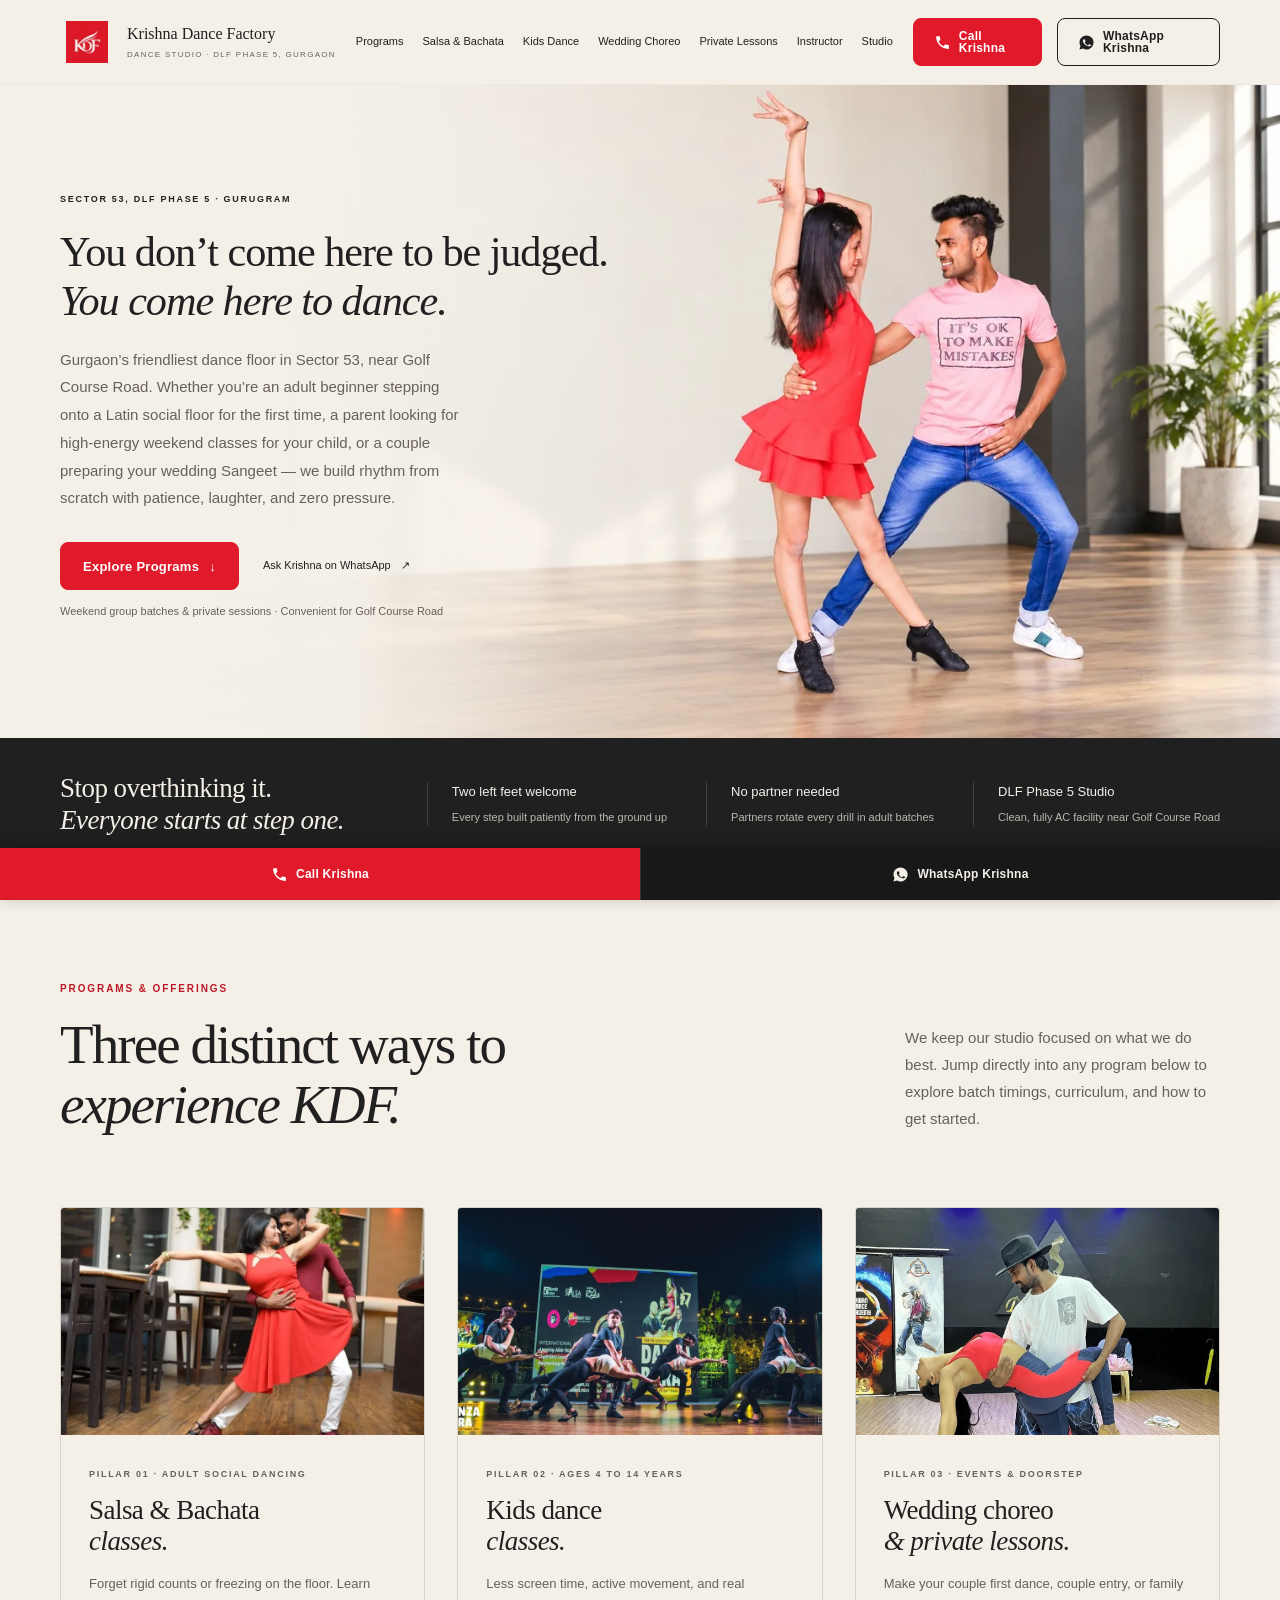
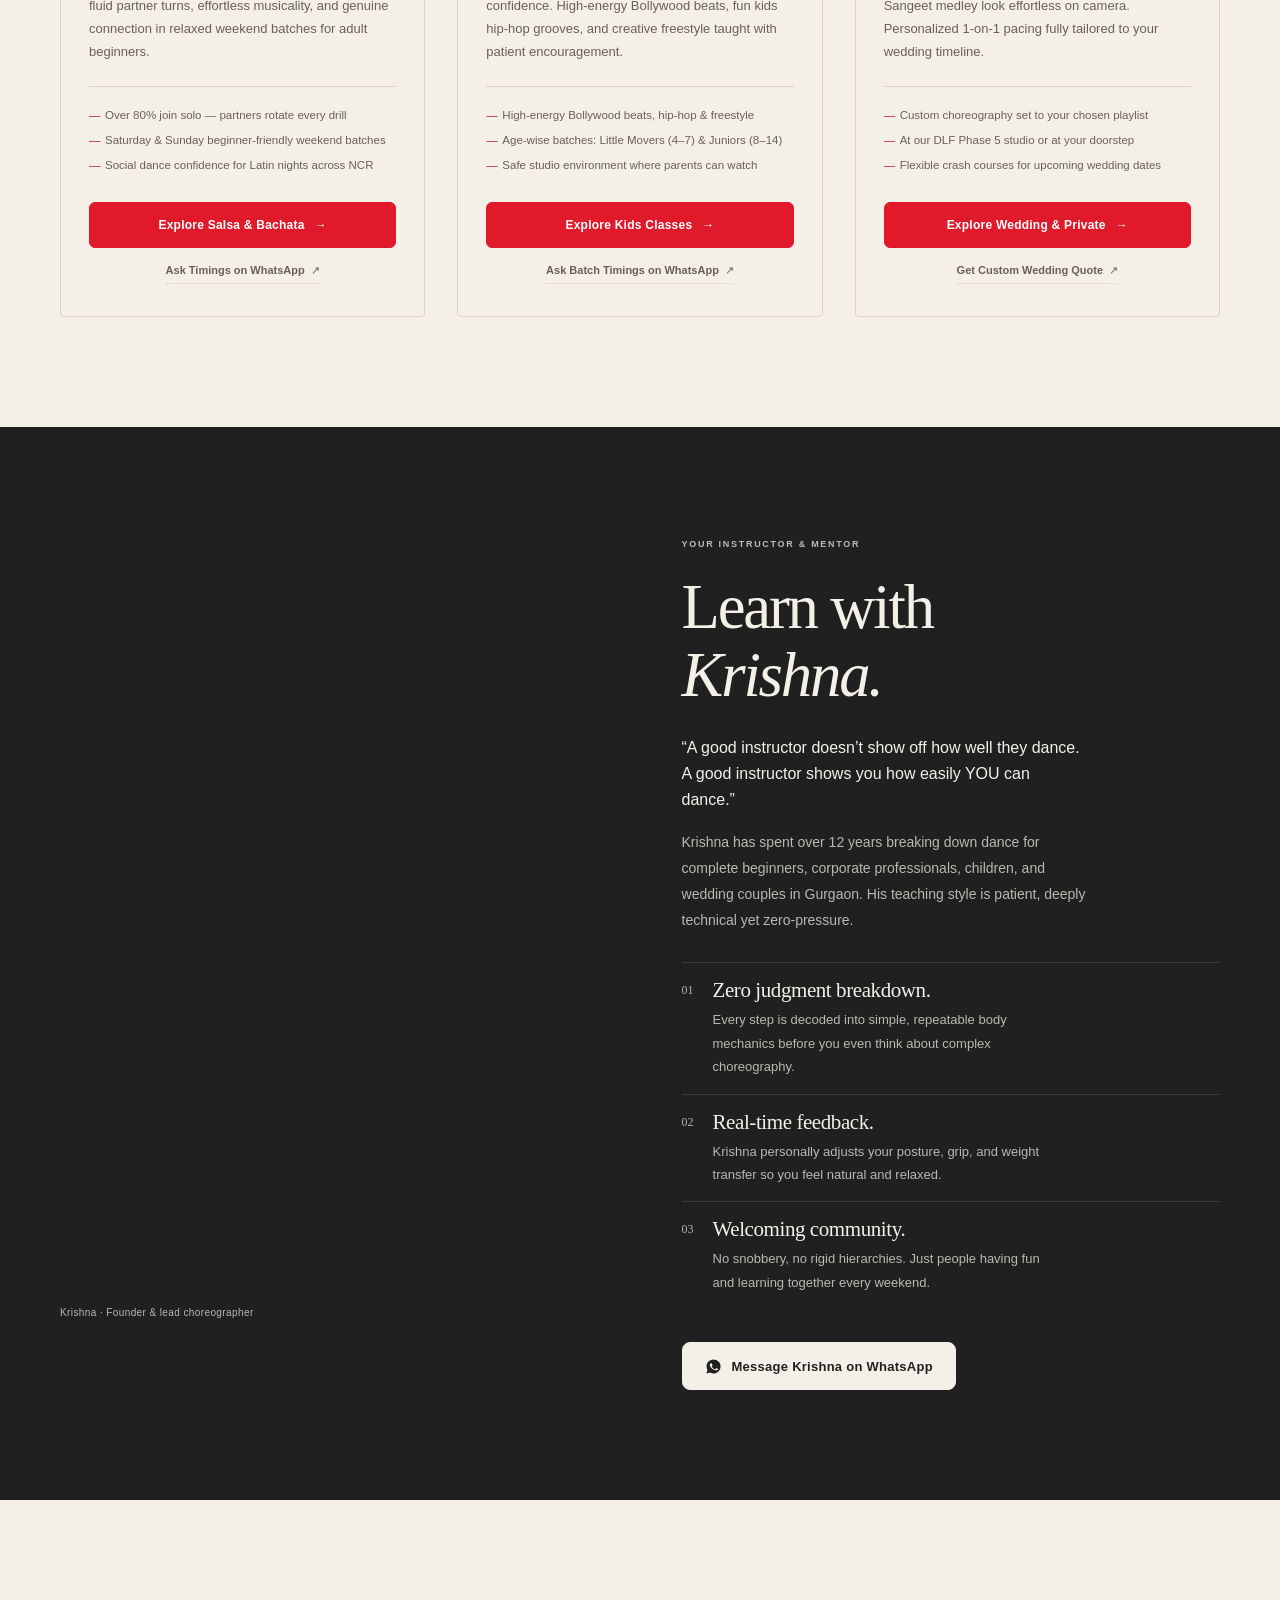
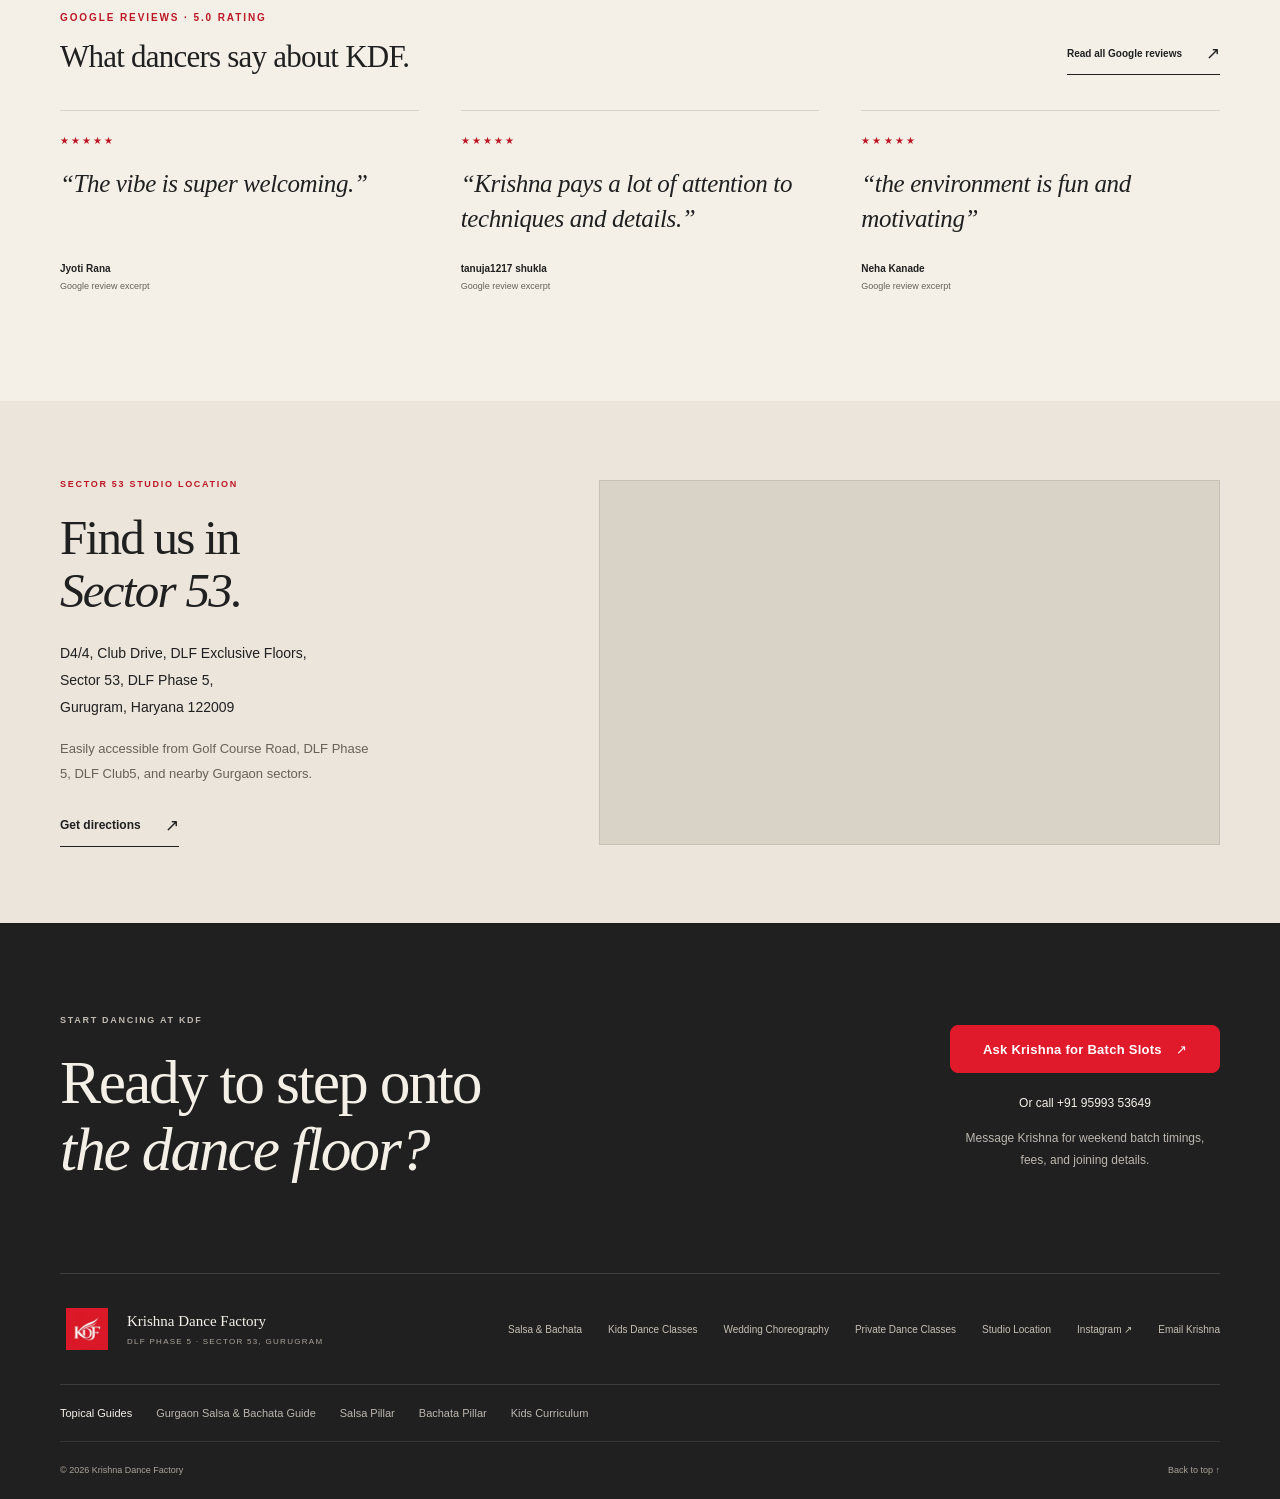
==== commit 1073dbcd: "Remove trial references from Kids & Homepage, inject dual Course schema, optimize title tags, and up" ====
--- a/index.html
+++ b/index.html
@@ -270,13 +270,13 @@
               <h3>Kids dance<br><em>classes.</em></h3>
               <p>Less screen time, active movement, and real confidence. High-energy Bollywood beats, fun kids hip-hop grooves, and creative freestyle taught with patient encouragement.</p>
               <ul class="door-features">
-                <li>Free trial class every Saturday before enrolling</li>
+                <li>High-energy Bollywood beats, hip-hop &amp; freestyle</li>
                 <li>Age-wise batches: Little Movers (4–7) &amp; Juniors (8–14)</li>
                 <li>Safe studio environment where parents can watch</li>
               </ul>
               <div class="door-actions">
                 <a class="button button-small" href="kids-dance-classes/">Explore Kids Classes <span>→</span></a>
-                <a class="door-link" href="https://wa.me/919599353649?text=Hi%20Krishna!%20I%20want%20to%20book%20a%20FREE%20Saturday%20trial%20kids%20dance%20class%20for%20my%20child." target="_blank" rel="noopener noreferrer">Book Free Saturday Trial <span>↗</span></a>
+                <a class="door-link" href="https://wa.me/919599353649?text=Hi%20Krishna!%20I'm%20interested%20in%20weekend%20kids%20dance%20classes%20in%20Gurgaon.%20Please%20share%20timings%20and%20fees." target="_blank" rel="noopener noreferrer">Ask Batch Timings on WhatsApp <span>↗</span></a>
               </div>
             </div>
           </article>
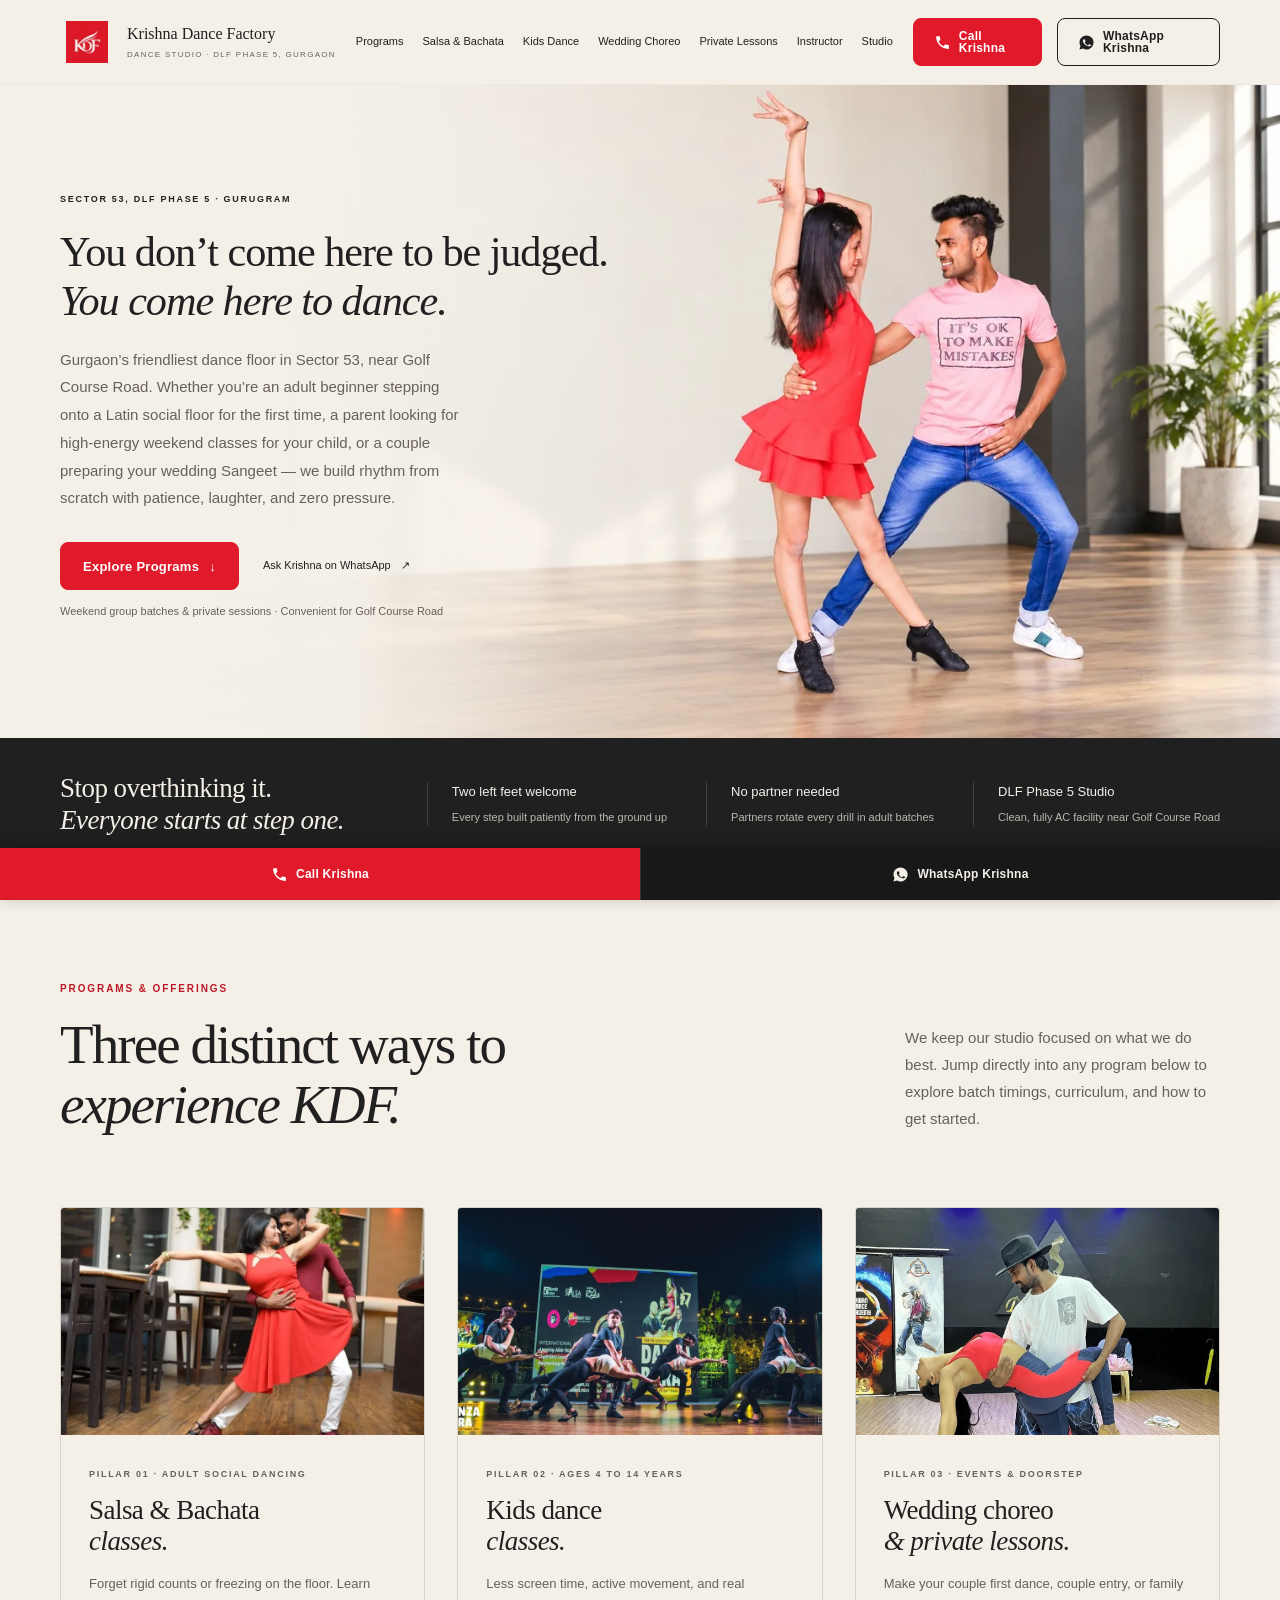
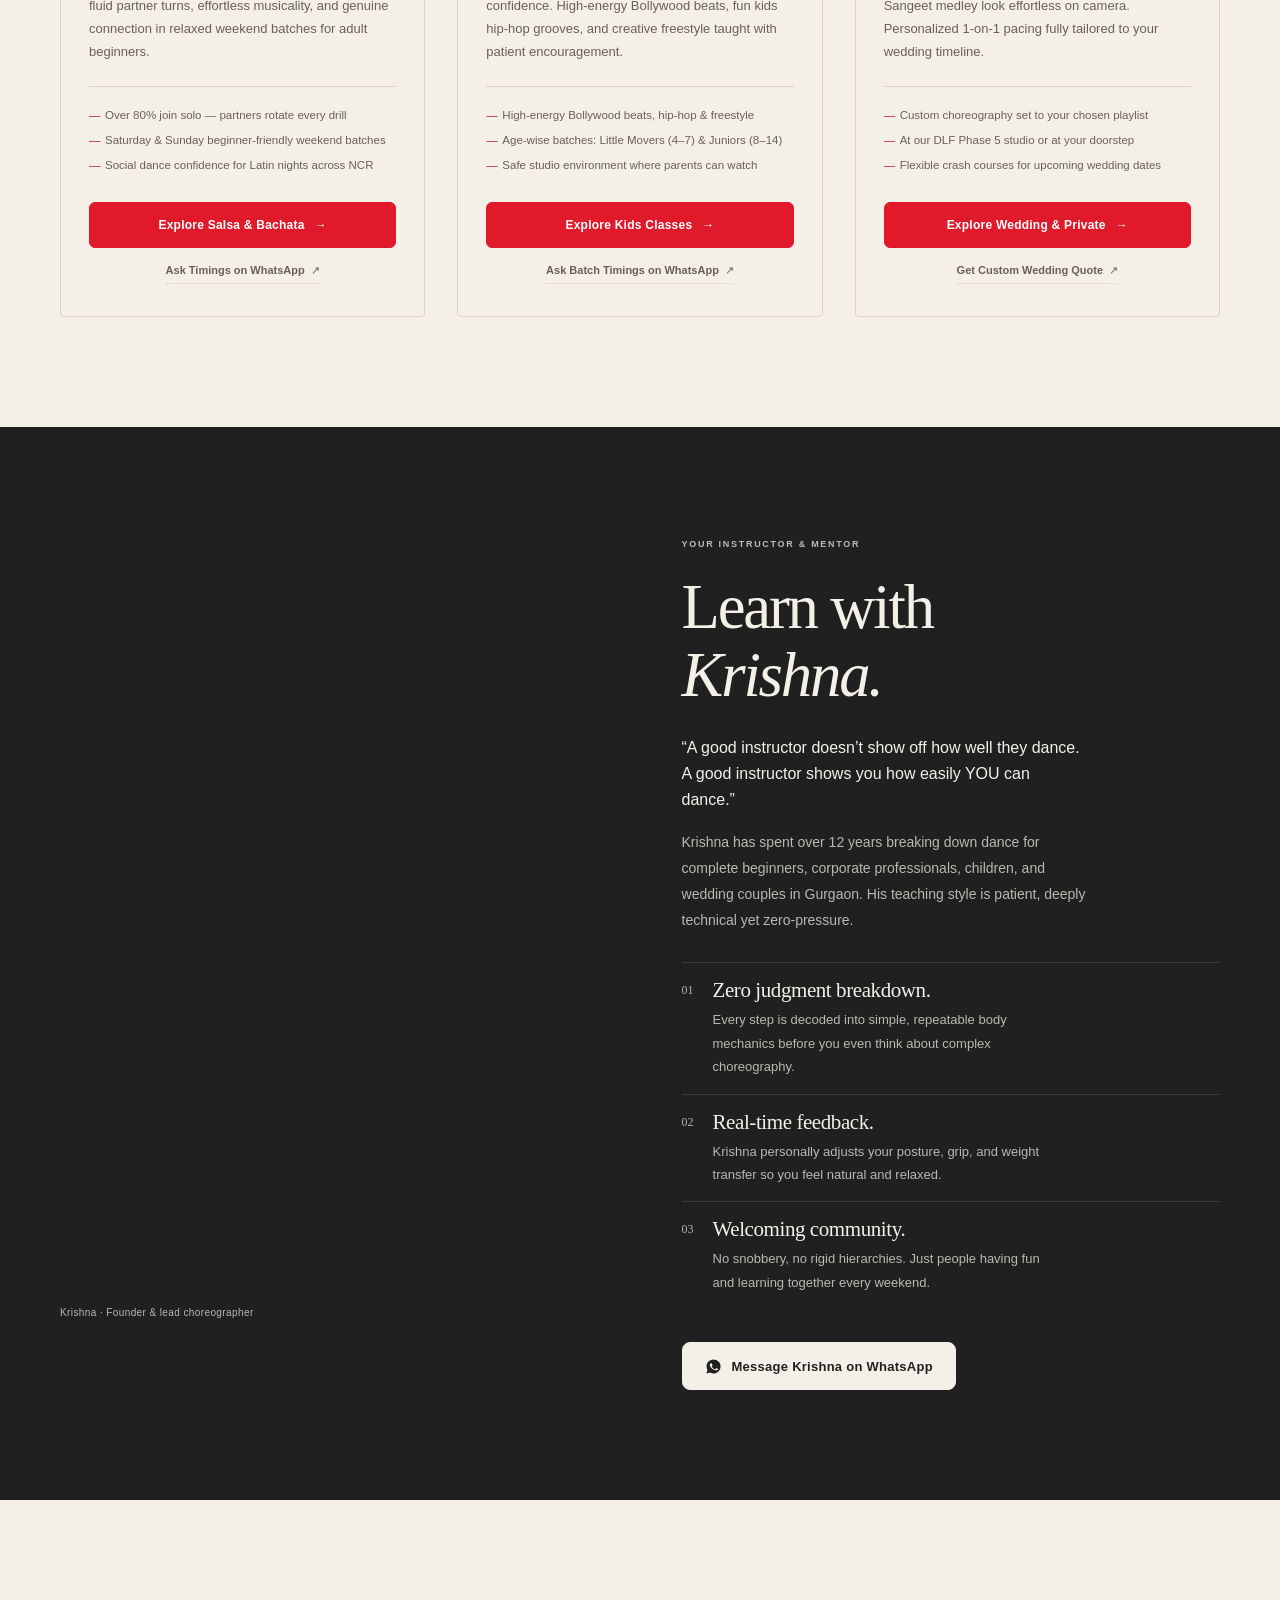
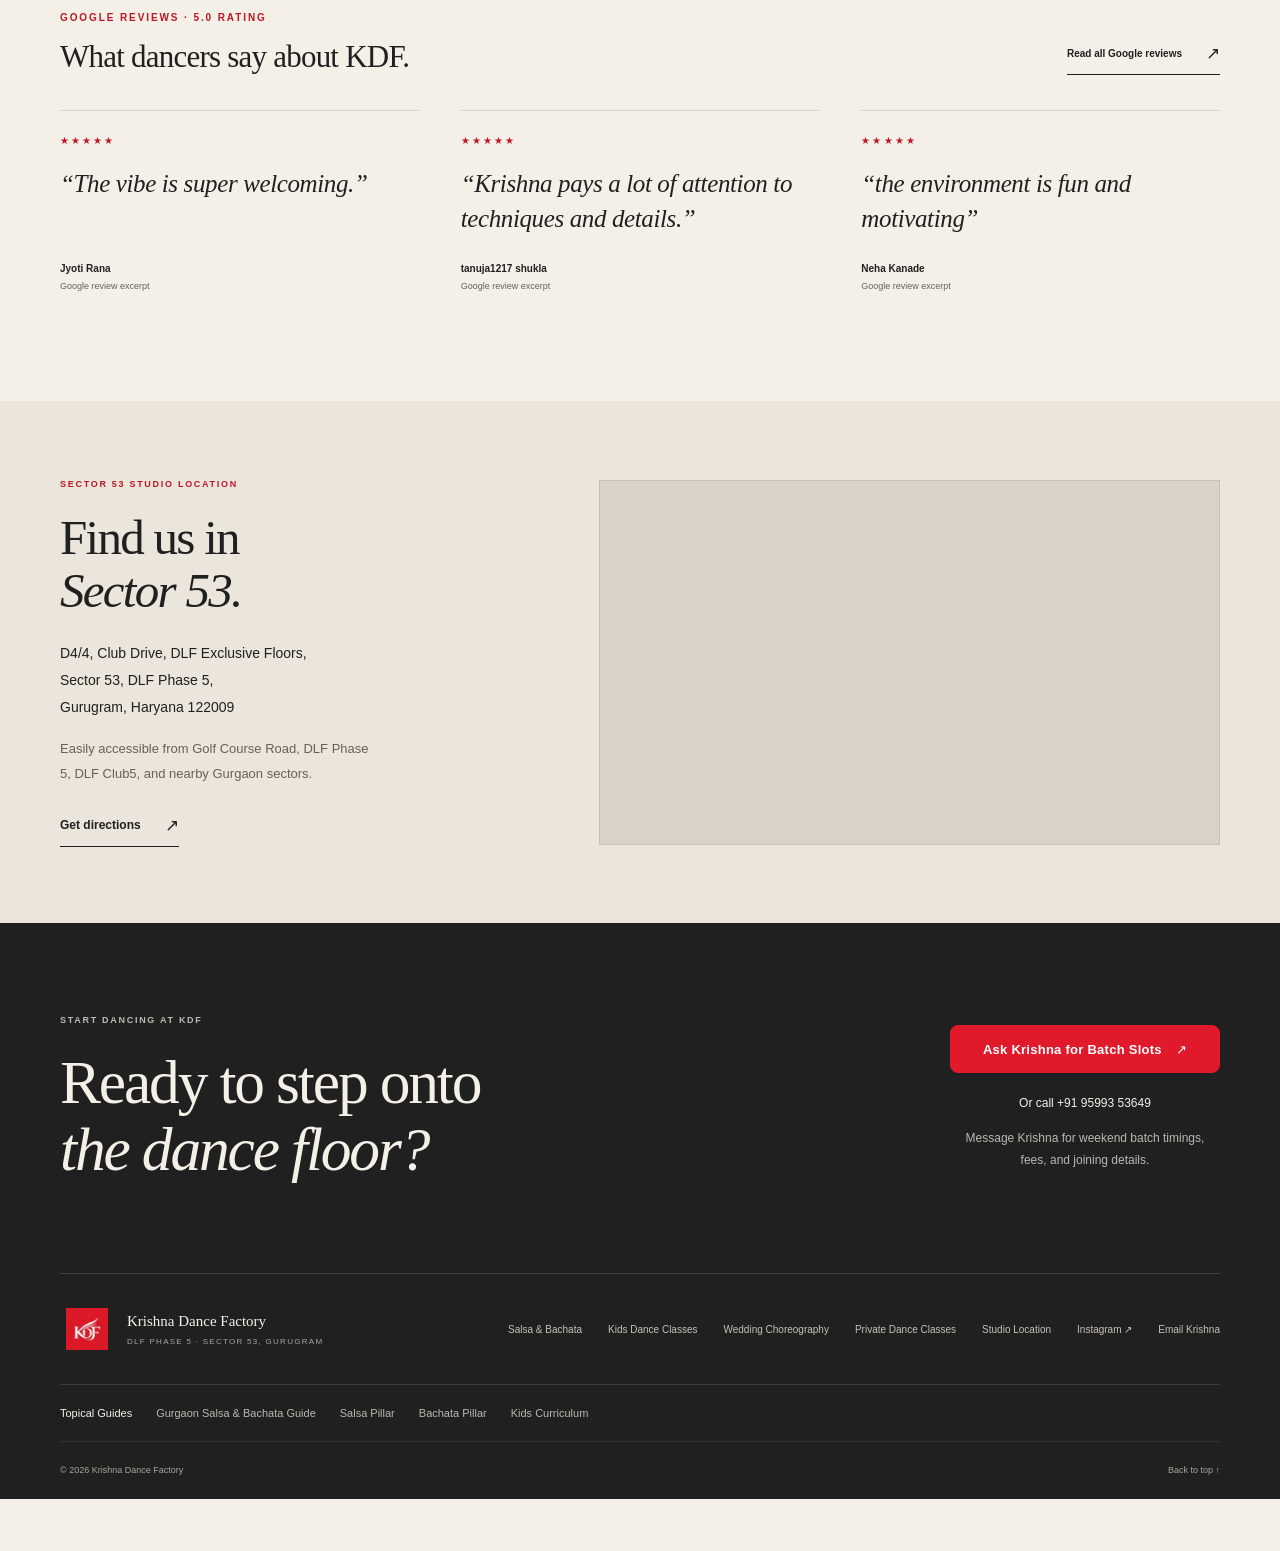
==== commit 04edacd1: "Unify page design and refresh private and kids class heroes" ====
--- a/index.html
+++ b/index.html
@@ -162,6 +162,7 @@
   ]
 }
   </script>
+<link rel="stylesheet" href="contact-clearance.css">
 </head>
 <body>
   <a class="skip-link" href="#main">Skip to content</a>
--- a/contact-clearance.css
+++ b/contact-clearance.css
@@ -0,0 +1,5 @@
+/* The contact bar is intentionally available on desktop too. Reserve its height
+   at the document end so the final footer links can scroll clear of it. */
+@media (min-width:701px) {
+  body { padding-bottom:calc(52px + env(safe-area-inset-bottom,0px)); }
+}
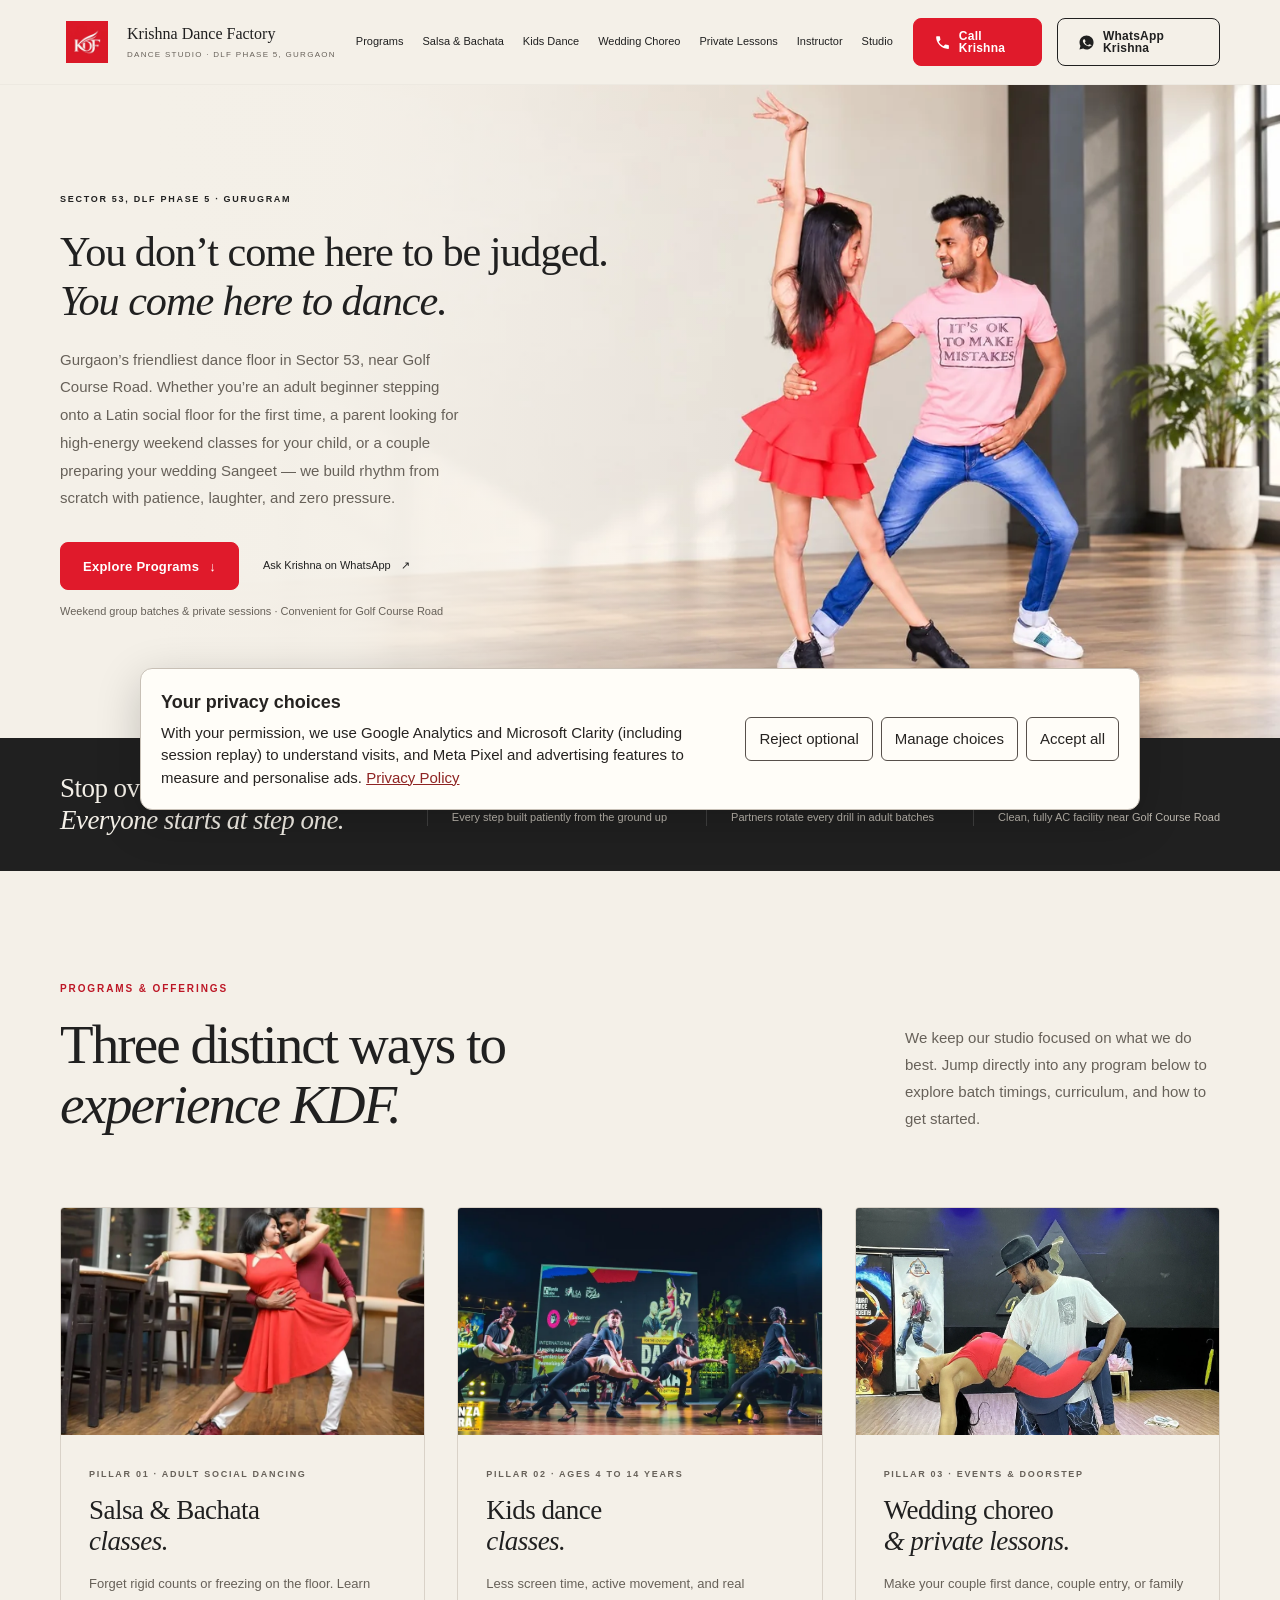
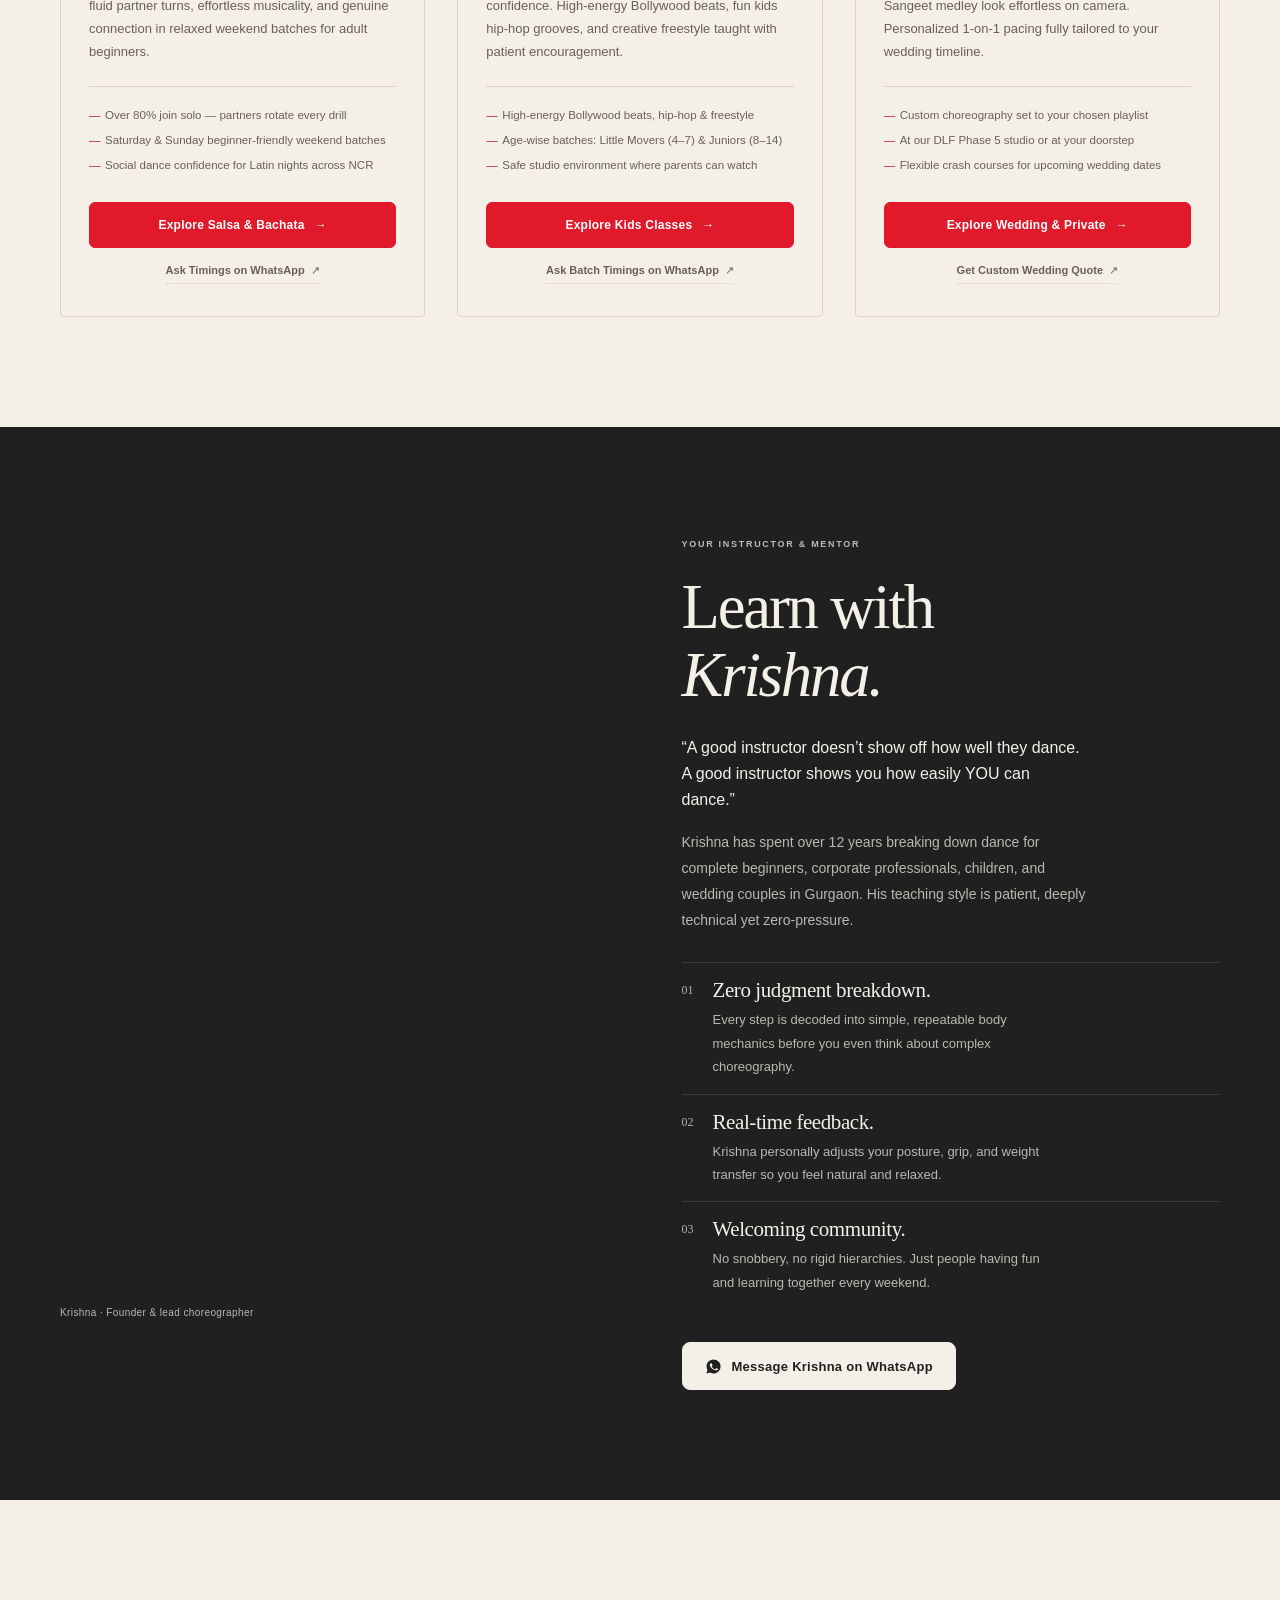
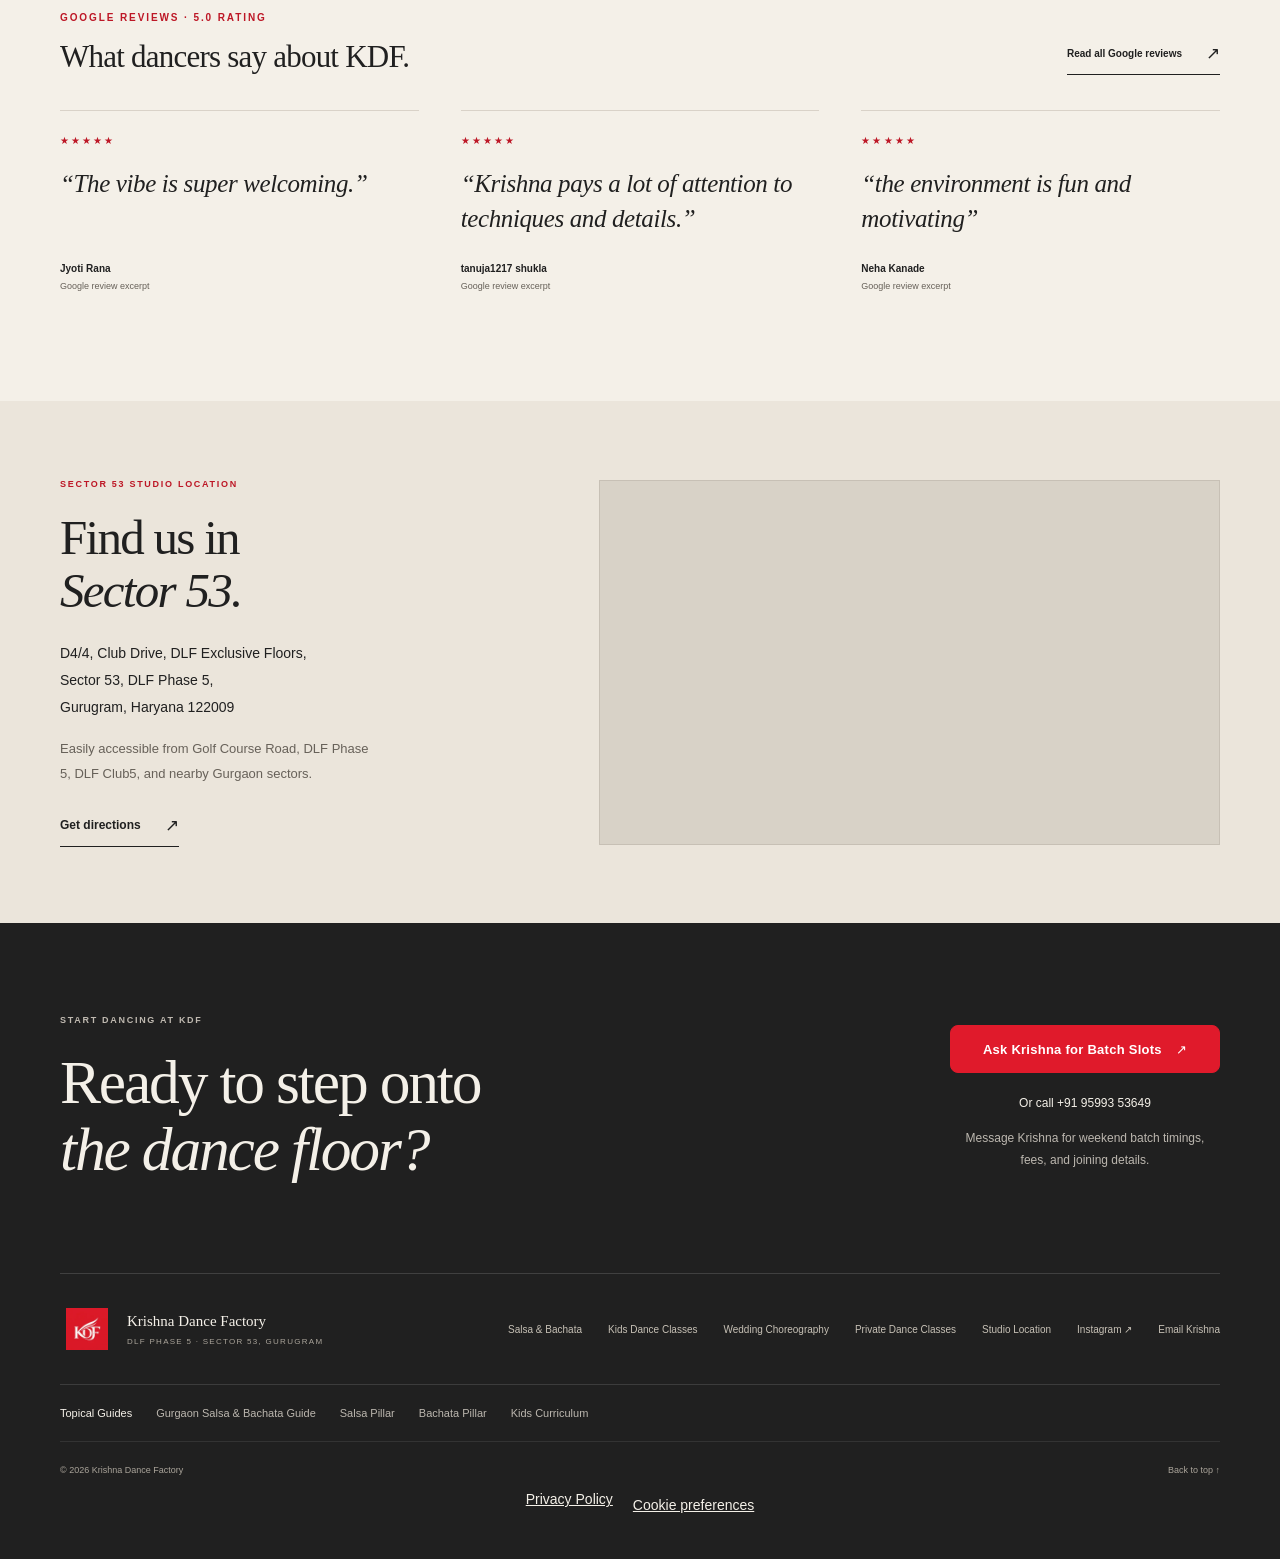
==== commit a43b29ea: "Add privacy policy and consent-controlled shared tracking" ====
--- a/index.html
+++ b/index.html
@@ -25,25 +25,9 @@
   <link rel="icon" href="salsa-bachata/assets/optimized/kdf-logo-192.webp" type="image/webp">
   <link rel="preload" href="salsa-bachata/assets/optimized/hero-first-dance-1672.webp" as="image" type="image/webp" imagesrcset="salsa-bachata/assets/optimized/hero-first-dance-640.webp 640w, salsa-bachata/assets/optimized/hero-first-dance-960.webp 960w, salsa-bachata/assets/optimized/hero-first-dance-1440.webp 1440w, salsa-bachata/assets/optimized/hero-first-dance-1672.webp 1672w" imagesizes="(max-width: 700px) 180vw, 100vw" fetchpriority="high">
   <link rel="stylesheet" href="home.css">
-  <!-- Preserve production analytics; local and staging previews do not send data. -->
-  <script>
-    (function () {
-      if (location.protocol !== 'https:' || !['krishnadancefactory.in', 'www.krishnadancefactory.in'].includes(location.hostname)) return;
-      window.dataLayer = window.dataLayer || [];
-      window.gtag = window.gtag || function () { window.dataLayer.push(arguments); };
-      window.gtag('js', new Date());
-      window.gtag('config', 'G-9EC735TX9M');
-      var analytics = document.createElement('script');
-      analytics.async = true;
-      analytics.src = 'https://www.googletagmanager.com/gtag/js?id=G-9EC735TX9M';
-      document.head.appendChild(analytics);
-      (function(c,l,a,r,i,t,y){
-        c[a]=c[a]||function(){(c[a].q=c[a].q||[]).push(arguments)};
-        t=l.createElement(r);t.async=1;t.src='https://www.clarity.ms/tag/'+i;
-        y=l.getElementsByTagName(r)[0];y.parentNode.insertBefore(t,y);
-      })(window,document,'clarity','script','yuydpk0804');
-    })();
-  </script>
+  <!-- Shared production tracking; local and staging previews do not send data. -->
+  <link rel="stylesheet" href="/privacy.css">
+  <script src="/tracking.js"></script>
   <script src="home.js" defer></script>
   <script type="application/ld+json">
 {
@@ -456,6 +440,7 @@
       <span>© 2026 Krishna Dance Factory</span>
       <a href="#top">Back to top ↑</a>
     </div>
+  <div class="kdf-privacy-links"><a href="/privacy-policy/">Privacy Policy</a><button type="button" data-cookie-preferences>Cookie preferences</button></div>
   </footer>
 
   <!-- ============ MOBILE STICKY CONTACT BAR ============ -->
--- a/home.css
+++ b/home.css
@@ -158,7 +158,7 @@
 
 /* Mobile Bottom Sticky Bar */
 .mobile-contact {
-  display: flex;
+  display: none;
   position: fixed;
   inset: auto 0 0;
   z-index: 80;
@@ -355,3 +355,8 @@
     min-height: auto;
   }
 }
+
+/* Bottom contact actions are only shown on mobile-sized screens. */
+@media (max-width: 700px) {
+  .mobile-contact { display: flex; }
+}
--- a/privacy.css
+++ b/privacy.css
@@ -0,0 +1,9 @@
+/* Shared privacy controls; scoped to avoid altering the existing site. */
+.kdf-cookie-banner,.kdf-cookie-dialog{box-sizing:border-box;font:15px/1.5 Arial,sans-serif;color:#262321;background:#fffdf8;border:1px solid #c8c0b6;border-radius:12px;box-shadow:0 12px 45px #0003;text-align:left}
+.kdf-cookie-banner[hidden]{display:none!important}.kdf-cookie-banner{position:fixed;z-index:10000;bottom:90px;left:20px;right:20px;max-width:1000px;margin:auto;padding:20px;display:flex;gap:24px;align-items:center}.kdf-cookie-banner p{margin:6px 0 0;font:inherit;color:inherit}.kdf-cookie-banner strong{font-size:18px}
+.kdf-cookie-actions{display:flex;flex-wrap:wrap;gap:8px;flex-shrink:0}.kdf-cookie-actions button,.kdf-privacy-page button{font:inherit;border:1px solid #57504b;border-radius:6px;background:#fffdf8;color:#262321;padding:9px 13px;cursor:pointer;min-height:44px}.kdf-cookie-actions button:hover{background:#eee8df}.kdf-cookie-banner a,.kdf-cookie-dialog a{color:#8e2423;text-decoration:underline}
+.kdf-cookie-dialog{width:min(560px,calc(100% - 32px));max-height:85vh;padding:24px;overflow:auto}.kdf-cookie-dialog::backdrop{background:#0009}.kdf-cookie-dialog h2{font:700 25px/1.2 Arial,sans-serif;margin:0 0 16px}.kdf-cookie-dialog p{margin:12px 0;font:inherit;color:inherit}.kdf-cookie-dialog label{display:flex;align-items:center;gap:10px;font-weight:bold}.kdf-cookie-dialog input{width:20px;height:20px;accent-color:#8e2423}
+.kdf-privacy-links{display:flex;justify-content:center;gap:20px;flex-wrap:wrap;padding:14px 20px;font:14px/1.5 Arial,sans-serif}.kdf-privacy-links a,.kdf-privacy-links button{color:inherit;text-decoration:underline}.kdf-privacy-links button{font:inherit;border:0;background:transparent;padding:0;cursor:pointer;min-height:32px}
+.kdf-cookie-actions button:focus-visible,.kdf-cookie-dialog a:focus-visible,.kdf-privacy-links :focus-visible,.kdf-privacy-page :focus-visible{outline:3px solid #bd3a26;outline-offset:3px}
+.kdf-privacy-page{margin:0;background:#f4f0e8;color:#272523;font:17px/1.75 Arial,sans-serif}.kdf-privacy-page *{box-sizing:border-box}.kdf-privacy-page main{max-width:830px;margin:55px auto;padding:0 24px}.kdf-privacy-page h1{font-size:clamp(38px,7vw,64px);line-height:1.1;margin:14px 0}.kdf-privacy-page h2{font-size:25px;line-height:1.3;margin:38px 0 12px}.kdf-privacy-page a{color:#8e2423}.kdf-privacy-header{display:flex;justify-content:space-between;gap:20px;padding:22px max(24px,calc((100% - 1050px)/2));border-bottom:1px solid #ccc}.kdf-privacy-header a:first-child{font-weight:700;text-decoration:none}.kdf-eyebrow{font-size:13px;text-transform:uppercase;letter-spacing:.13em}.kdf-privacy-footer{padding:30px 24px;text-align:center;border-top:1px solid #ccc}.kdf-privacy-footer>a,.kdf-privacy-footer>button{margin:8px}.kdf-skip{position:absolute;top:-100px;left:20px;background:white;padding:10px}.kdf-skip:focus{top:10px}
+@media(max-width:800px){.kdf-cookie-banner{flex-direction:column;align-items:stretch;gap:12px;left:10px;right:10px;bottom:85px;max-height:65vh;overflow:auto;padding:16px}.kdf-cookie-actions{flex-shrink:1}.kdf-cookie-actions button{flex:1}.kdf-privacy-header{font-size:14px}}
--- a/contact-clearance.css
+++ b/contact-clearance.css
@@ -1,5 +1,4 @@
-/* The contact bar is intentionally available on desktop too. Reserve its height
-   at the document end so the final footer links can scroll clear of it. */
+/* Desktop has no fixed contact bar, so it needs no bottom clearance. */
 @media (min-width:701px) {
-  body { padding-bottom:calc(52px + env(safe-area-inset-bottom,0px)); }
+  body { padding-bottom:0; }
 }
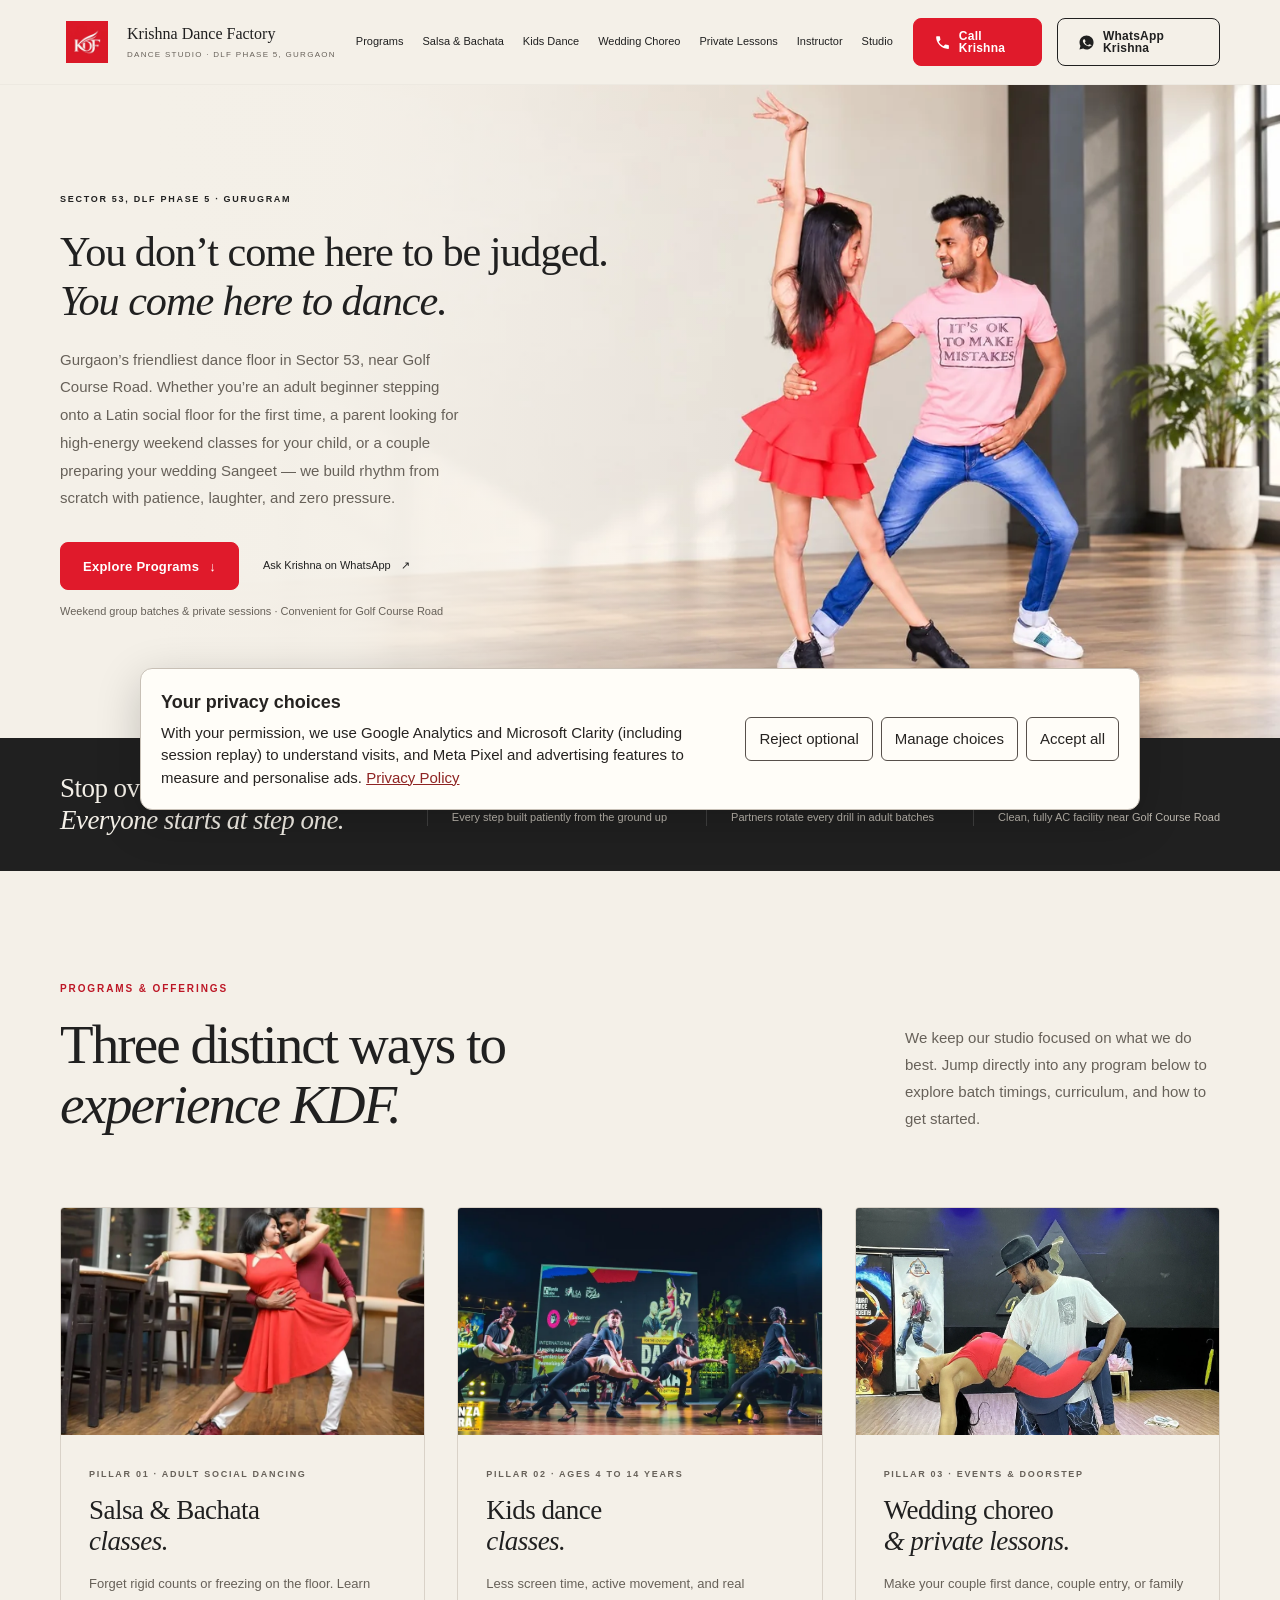
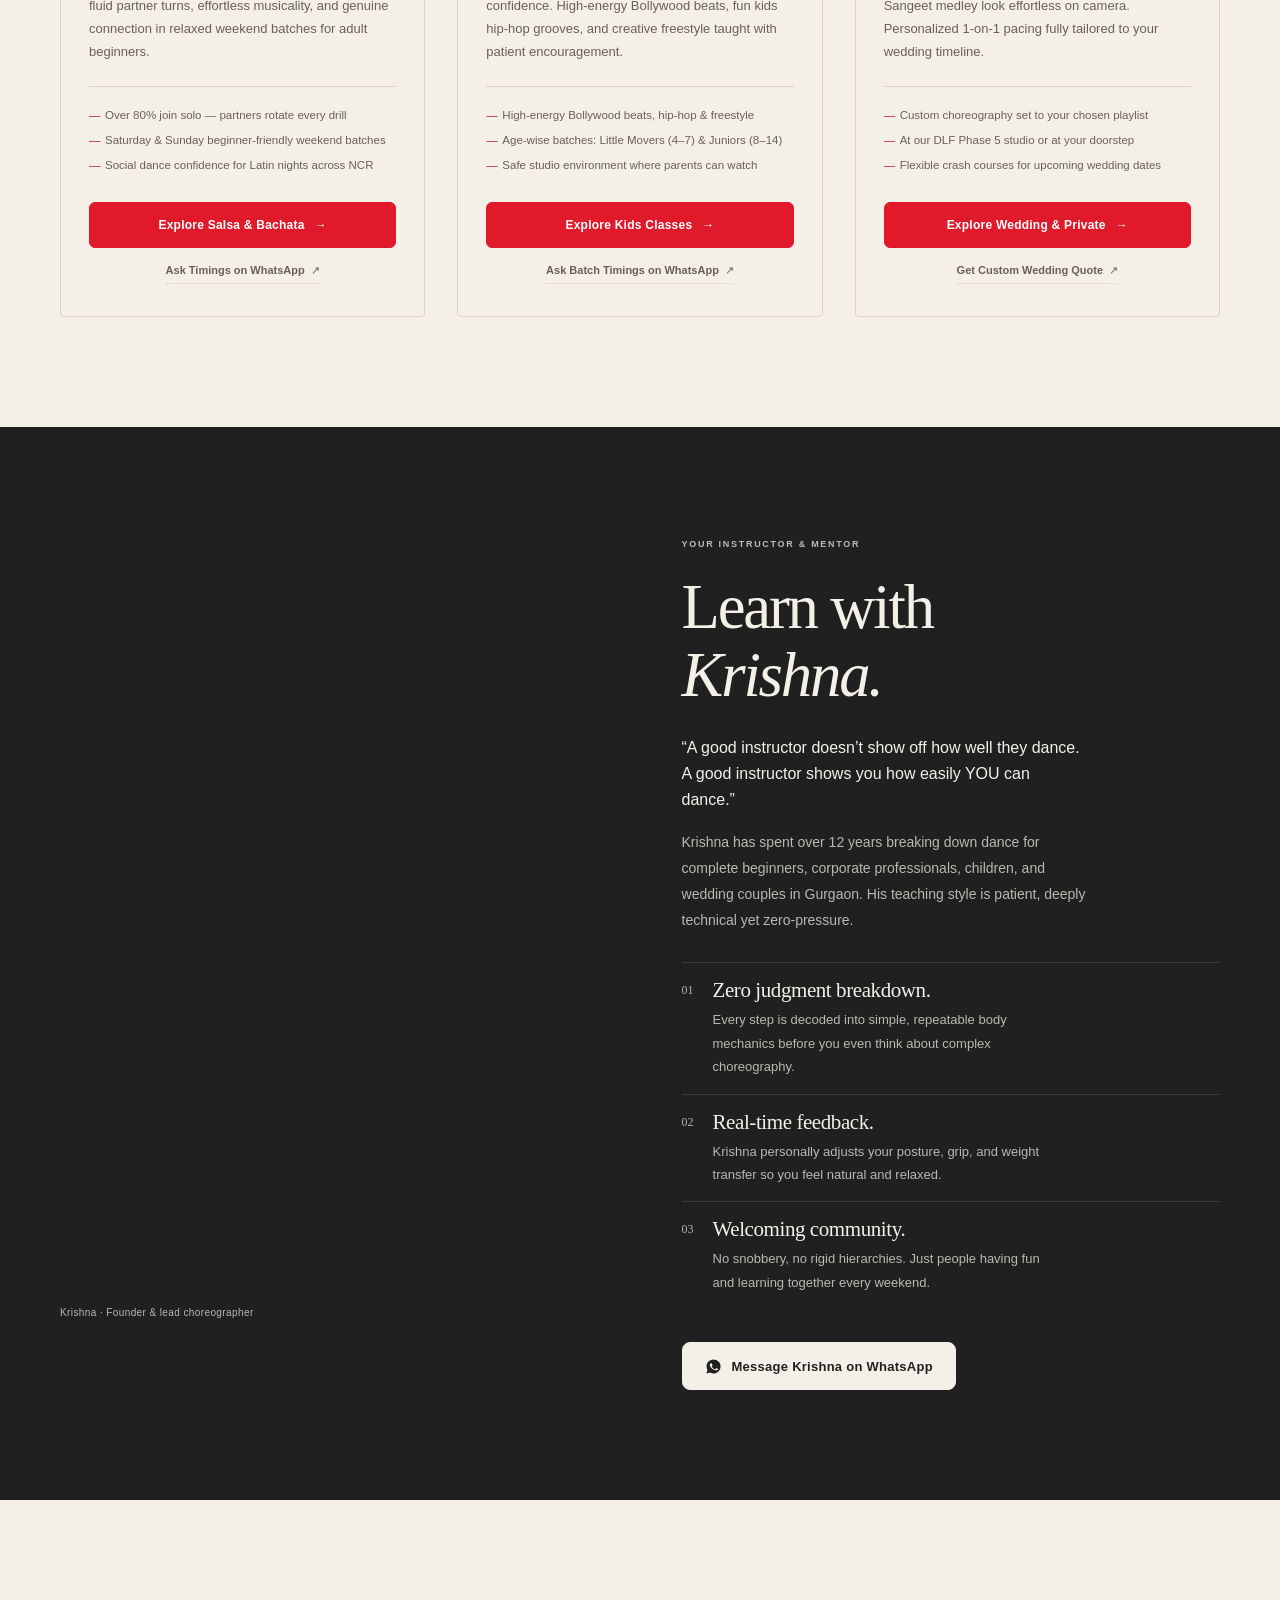
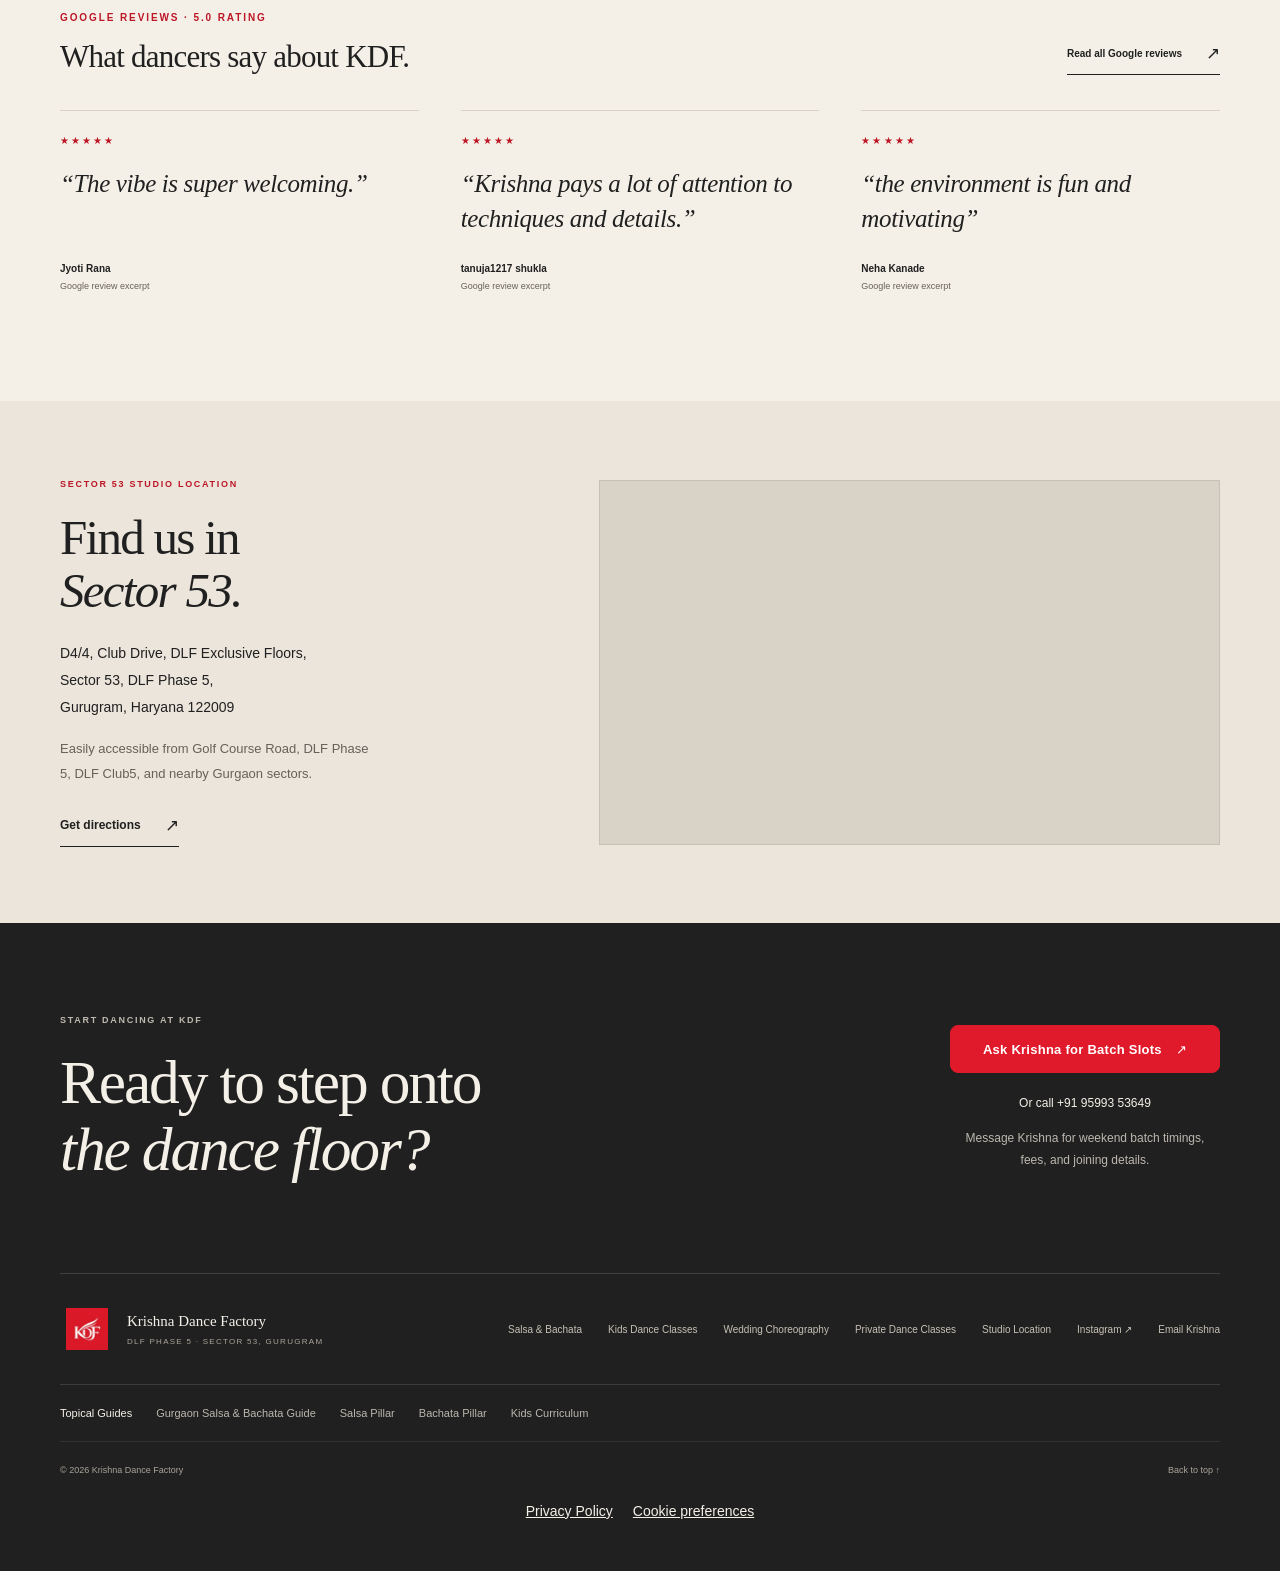
==== commit 7b97e36b: "Refresh privacy stylesheet cache after footer fix" ====
--- a/index.html
+++ b/index.html
@@ -26,7 +26,7 @@
   <link rel="preload" href="salsa-bachata/assets/optimized/hero-first-dance-1672.webp" as="image" type="image/webp" imagesrcset="salsa-bachata/assets/optimized/hero-first-dance-640.webp 640w, salsa-bachata/assets/optimized/hero-first-dance-960.webp 960w, salsa-bachata/assets/optimized/hero-first-dance-1440.webp 1440w, salsa-bachata/assets/optimized/hero-first-dance-1672.webp 1672w" imagesizes="(max-width: 700px) 180vw, 100vw" fetchpriority="high">
   <link rel="stylesheet" href="home.css">
   <!-- Shared production tracking; local and staging previews do not send data. -->
-  <link rel="stylesheet" href="/privacy.css">
+  <link rel="stylesheet" href="/privacy.css?v=20261106-2">
   <script src="/tracking.js"></script>
   <script src="home.js" defer></script>
   <script type="application/ld+json">
--- a/privacy.css
+++ b/privacy.css
@@ -3,7 +3,7 @@
 .kdf-cookie-banner[hidden]{display:none!important}.kdf-cookie-banner{position:fixed;z-index:10000;bottom:90px;left:20px;right:20px;max-width:1000px;margin:auto;padding:20px;display:flex;gap:24px;align-items:center}.kdf-cookie-banner p{margin:6px 0 0;font:inherit;color:inherit}.kdf-cookie-banner strong{font-size:18px}
 .kdf-cookie-actions{display:flex;flex-wrap:wrap;gap:8px;flex-shrink:0}.kdf-cookie-actions button,.kdf-privacy-page button{font:inherit;border:1px solid #57504b;border-radius:6px;background:#fffdf8;color:#262321;padding:9px 13px;cursor:pointer;min-height:44px}.kdf-cookie-actions button:hover{background:#eee8df}.kdf-cookie-banner a,.kdf-cookie-dialog a{color:#8e2423;text-decoration:underline}
 .kdf-cookie-dialog{width:min(560px,calc(100% - 32px));max-height:85vh;padding:24px;overflow:auto}.kdf-cookie-dialog::backdrop{background:#0009}.kdf-cookie-dialog h2{font:700 25px/1.2 Arial,sans-serif;margin:0 0 16px}.kdf-cookie-dialog p{margin:12px 0;font:inherit;color:inherit}.kdf-cookie-dialog label{display:flex;align-items:center;gap:10px;font-weight:bold}.kdf-cookie-dialog input{width:20px;height:20px;accent-color:#8e2423}
-.kdf-privacy-links{display:flex;justify-content:center;gap:20px;flex-wrap:wrap;padding:14px 20px;font:14px/1.5 Arial,sans-serif}.kdf-privacy-links a,.kdf-privacy-links button{color:inherit;text-decoration:underline}.kdf-privacy-links button{font:inherit;border:0;background:transparent;padding:0;cursor:pointer;min-height:32px}
+.kdf-privacy-links{display:flex;align-items:center;justify-content:center;gap:8px 20px;flex-wrap:wrap;padding:14px 20px;font:14px/1.5 Arial,sans-serif}.kdf-privacy-links>a,.kdf-privacy-links>button{display:inline-flex;align-items:center;justify-content:center;box-sizing:border-box;min-height:44px;margin:0;padding:0;font:inherit;line-height:1.5;color:inherit;text-decoration:underline;white-space:nowrap}.kdf-privacy-links>button{border:0;background:transparent;cursor:pointer}
 .kdf-cookie-actions button:focus-visible,.kdf-cookie-dialog a:focus-visible,.kdf-privacy-links :focus-visible,.kdf-privacy-page :focus-visible{outline:3px solid #bd3a26;outline-offset:3px}
 .kdf-privacy-page{margin:0;background:#f4f0e8;color:#272523;font:17px/1.75 Arial,sans-serif}.kdf-privacy-page *{box-sizing:border-box}.kdf-privacy-page main{max-width:830px;margin:55px auto;padding:0 24px}.kdf-privacy-page h1{font-size:clamp(38px,7vw,64px);line-height:1.1;margin:14px 0}.kdf-privacy-page h2{font-size:25px;line-height:1.3;margin:38px 0 12px}.kdf-privacy-page a{color:#8e2423}.kdf-privacy-header{display:flex;justify-content:space-between;gap:20px;padding:22px max(24px,calc((100% - 1050px)/2));border-bottom:1px solid #ccc}.kdf-privacy-header a:first-child{font-weight:700;text-decoration:none}.kdf-eyebrow{font-size:13px;text-transform:uppercase;letter-spacing:.13em}.kdf-privacy-footer{padding:30px 24px;text-align:center;border-top:1px solid #ccc}.kdf-privacy-footer>a,.kdf-privacy-footer>button{margin:8px}.kdf-skip{position:absolute;top:-100px;left:20px;background:white;padding:10px}.kdf-skip:focus{top:10px}
 @media(max-width:800px){.kdf-cookie-banner{flex-direction:column;align-items:stretch;gap:12px;left:10px;right:10px;bottom:85px;max-height:65vh;overflow:auto;padding:16px}.kdf-cookie-actions{flex-shrink:1}.kdf-cookie-actions button{flex:1}.kdf-privacy-header{font-size:14px}}
